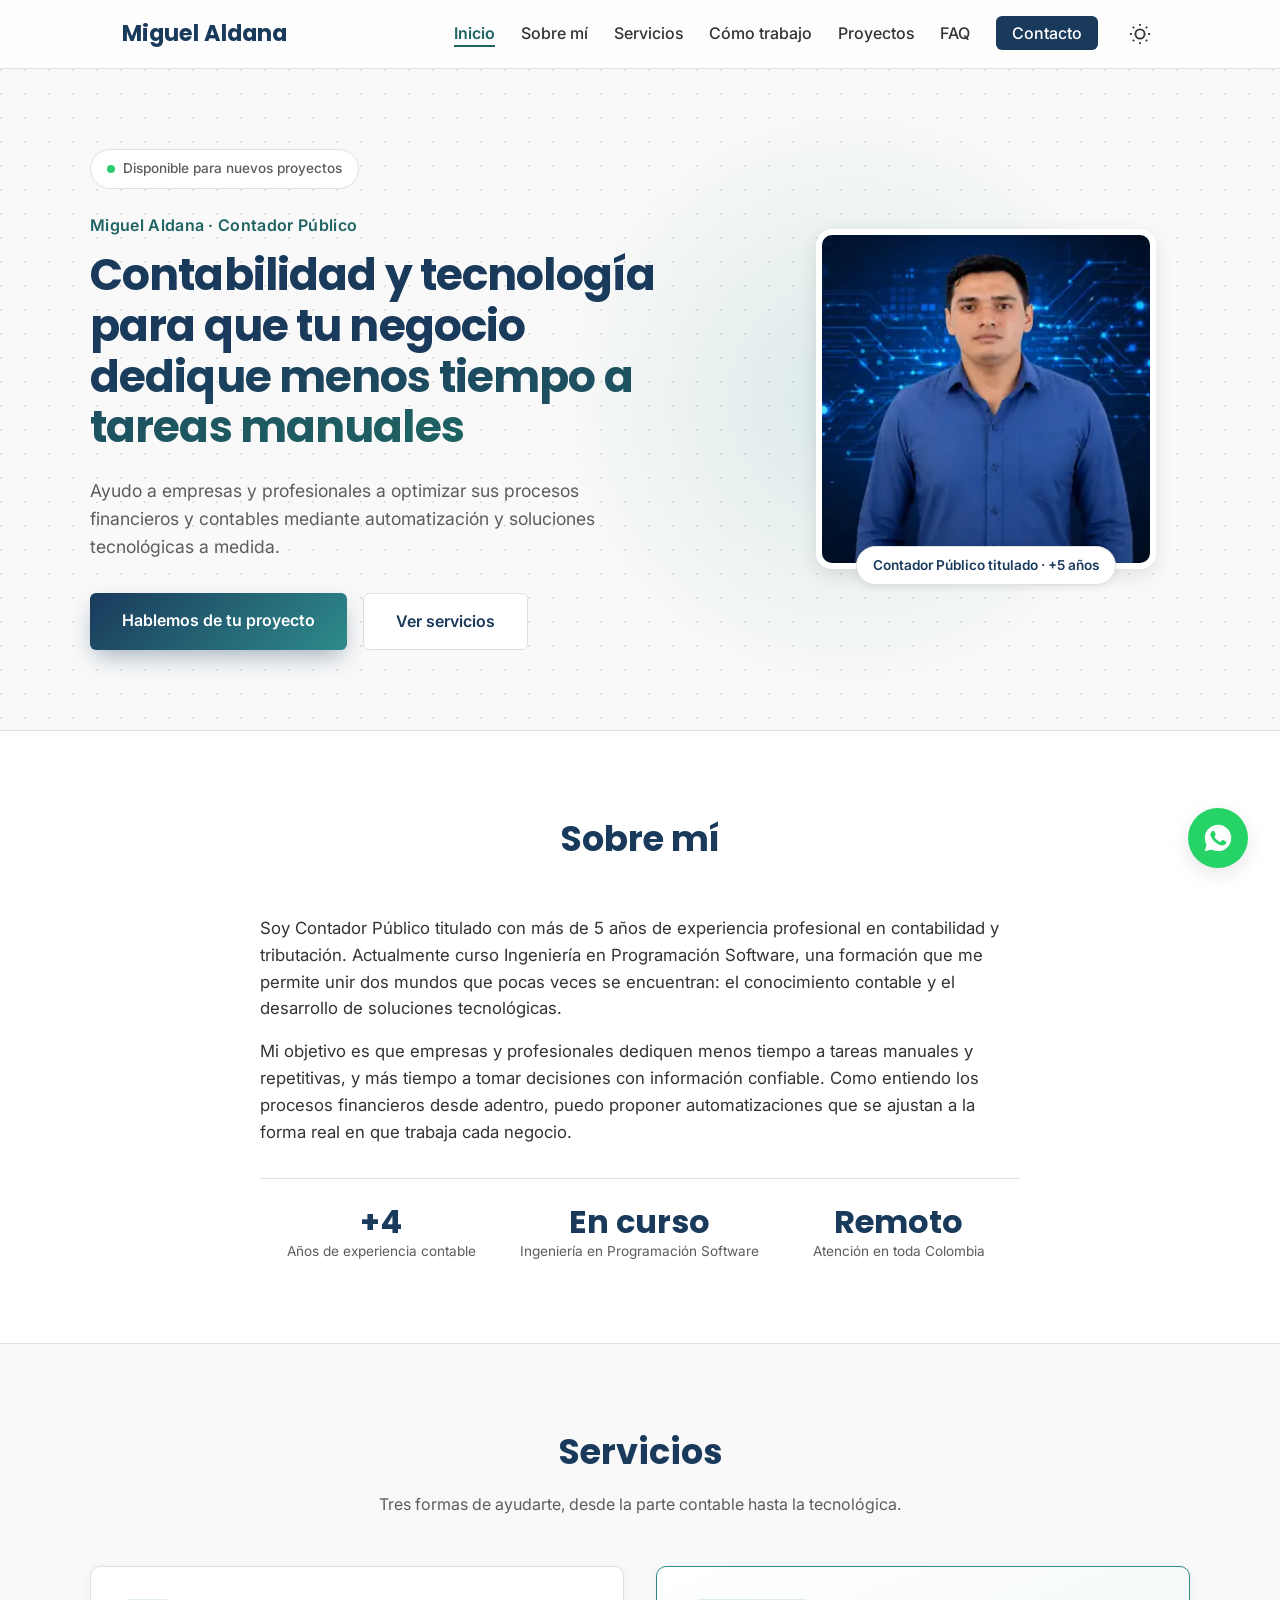
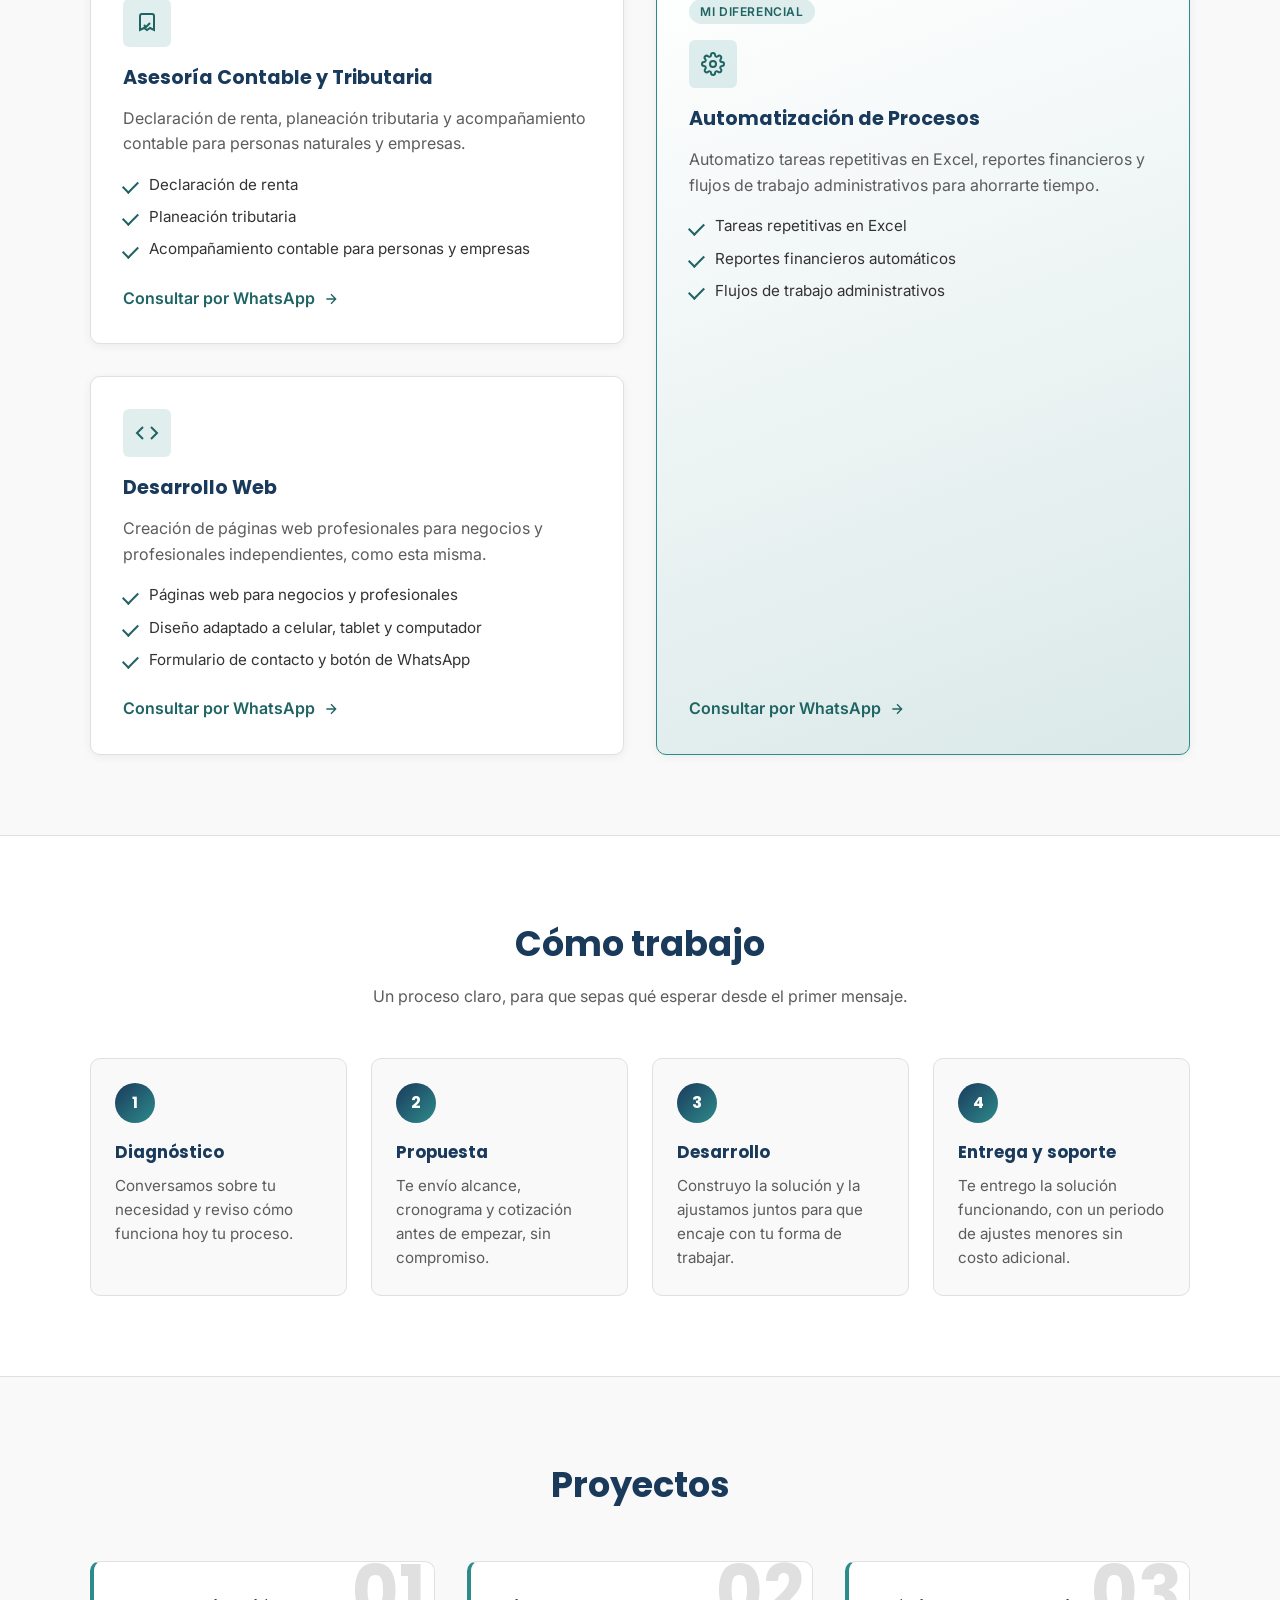
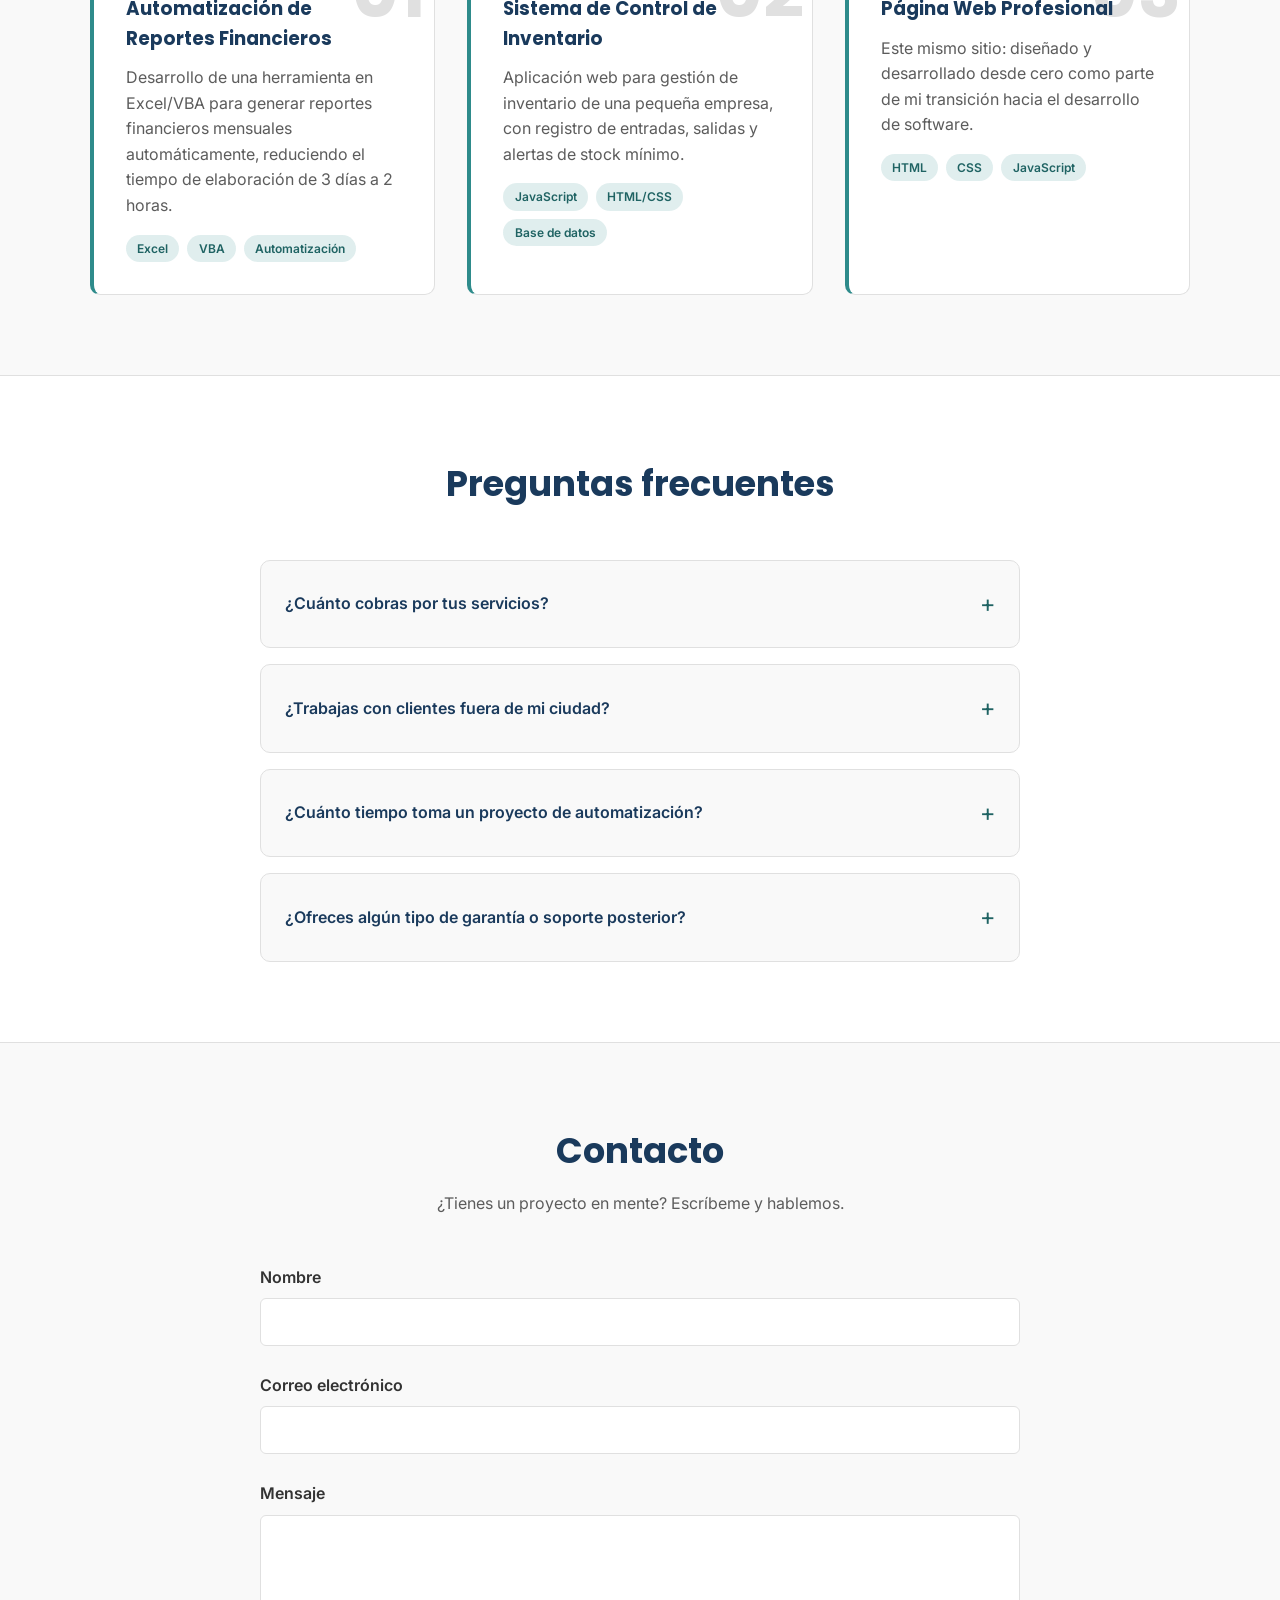
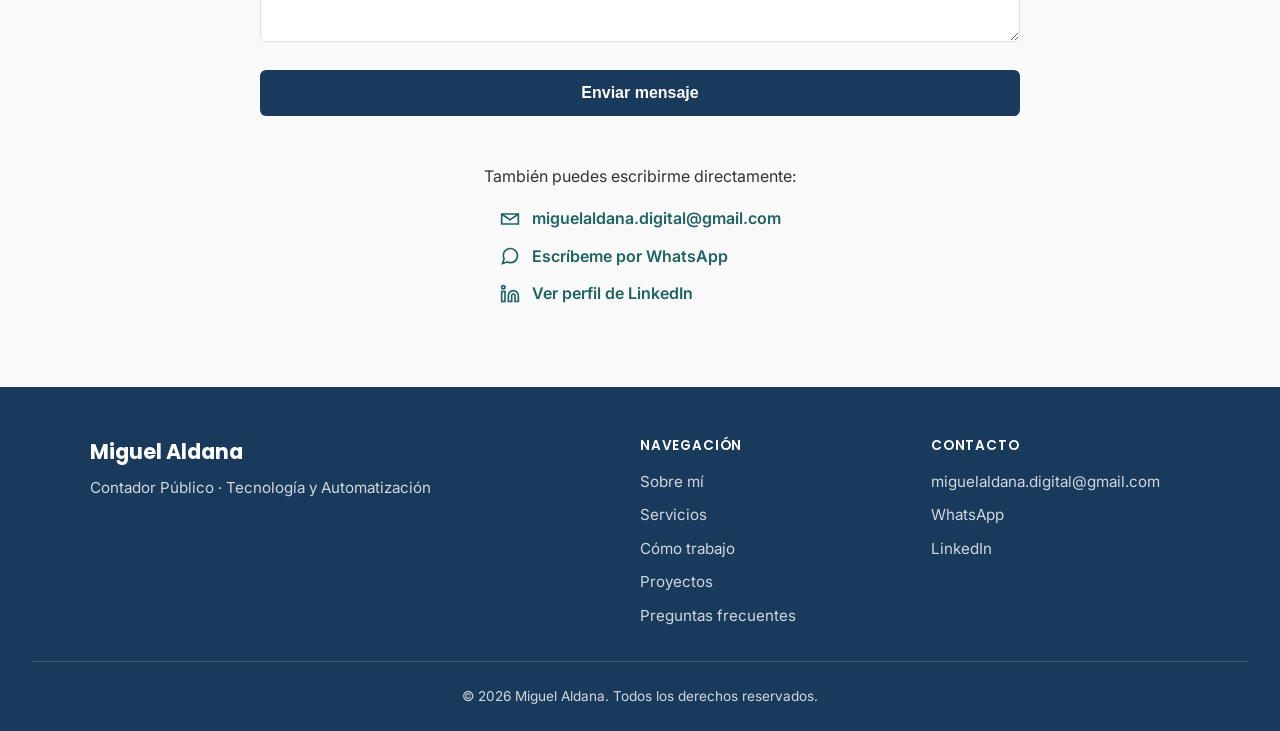
==== index.html @ ddb00c4b "Fase C: rediseno con hero en dos columnas, servicios con que incluye y CTA por WhatsApp, seccion Com" ====
<!DOCTYPE html>
<html lang="es" class="no-js">

<head>
    <meta charset="UTF-8">
    <meta name="viewport" content="width=device-width, initial-scale=1.0">
    <title>Miguel Aldana | Contador Público & Desarrollador</title>
    <meta name="description"
        content="Asesoría contable, automatización de procesos y desarrollo web, combinando más de 5 años de experiencia contable con formación en Ingeniería en Programación Software.">

    <!-- Tema: se aplica ANTES de pintar la página para evitar el parpadeo
         claro -> oscuro. Prioridad: 1) lo que el visitante eligió antes,
         2) la preferencia de su sistema operativo. -->
    <script>
        (function () {
            try {
                var tema = localStorage.getItem('tema');
                var sistemaOscuro = window.matchMedia && window.matchMedia('(prefers-color-scheme: dark)').matches;
                if (tema === 'oscuro' || (!tema && sistemaOscuro)) {
                    document.documentElement.setAttribute('data-tema', 'oscuro');
                }
            } catch (e) { /* localStorage bloqueado: se queda en tema claro */ }
        })();
    </script>

    <meta property="og:type" content="website">
    <meta property="og:url" content="https://maldanagaitan-del.github.io/perfil-profesional/">
    <meta property="og:title" content="Miguel Aldana | Contador Público & Desarrollador">
    <meta property="og:description"
        content="Asesoría contable, automatización de procesos y desarrollo web, combinando más de 5 años de experiencia contable con formación en Ingeniería en Programación Software.">
    <meta property="og:image" content="https://maldanagaitan-del.github.io/perfil-profesional/img/og-portada.jpg">
    <meta property="og:image:width" content="1200">
    <meta property="og:image:height" content="630">
    <meta property="og:image:alt" content="Logo de Miguel Aldana: Contador Público, Tecnología y Automatización">

    <meta name="twitter:card" content="summary_large_image">
    <meta name="twitter:title" content="Miguel Aldana | Contador Público & Desarrollador">
    <meta name="twitter:description" content="Asesoría contable, automatización de procesos y desarrollo web.">
    <meta name="twitter:image" content="https://maldanagaitan-del.github.io/perfil-profesional/img/og-portada.jpg">

    <link rel="preconnect" href="https://fonts.googleapis.com">
    <link rel="preconnect" href="https://fonts.gstatic.com" crossorigin>
    <link
        href="https://fonts.googleapis.com/css2?family=Inter:wght@400;500;600&family=Poppins:wght@600;700&display=swap"
        rel="stylesheet">
    <link rel="stylesheet" href="css/style.css">
    <link rel="icon" type="image/x-icon" href="img/favicon/favicon.ico">
    <link rel="icon" type="image/png" sizes="32x32" href="img/favicon/favicon-32x32.png">
    <link rel="icon" type="image/png" sizes="16x16" href="img/favicon/favicon-16x16.png">
    <link rel="apple-touch-icon" sizes="180x180" href="img/favicon/apple-touch-icon.png">
    <script type="application/ld+json">
{
  "@context": "https://schema.org",
  "@type": "ProfessionalService",
  "name": "Miguel Aldana - Contador Público",
  "description": "Asesoría contable, automatización de procesos y desarrollo web.",
  "url": "https://maldanagaitan-del.github.io/perfil-profesional/",
  "image": "https://maldanagaitan-del.github.io/perfil-profesional/img/og-portada.jpg",
  "areaServed": "CO",
  "knowsAbout": ["Contabilidad", "Tributaria", "Automatización de procesos", "Desarrollo web"]
}
</script>
</head>

<body>

    <!-- Enlace oculto que aparece al presionar Tab: permite a quien navega
         con teclado o lector de pantalla saltarse el menú. -->
    <a class="saltar-contenido" href="#contenido">Saltar al contenido</a>

    <header>
        <nav aria-label="Navegación principal">
            <a href="#inicio" class="logo">Miguel Aldana</a>

            <div class="nav-acciones">
                <ul class="nav-links" id="navLinks">
                    <li><a href="#inicio">Inicio</a></li>
                    <li><a href="#sobre-mi">Sobre mí</a></li>
                    <li><a href="#servicios">Servicios</a></li>
                    <li><a href="#proceso">Cómo trabajo</a></li>
                    <li><a href="#proyectos">Proyectos</a></li>
                    <li><a href="#preguntas-frecuentes">FAQ</a></li>
                    <!-- El último enlace se ve como botón: es la acción principal -->
                    <li><a href="#contacto" class="nav-cta">Contacto</a></li>
                </ul>
                <button class="btn-tema" id="btnTema" type="button" aria-label="Modo oscuro" aria-pressed="false">
                    <svg class="icono-sol" viewBox="0 0 24 24" fill="none" stroke="currentColor" stroke-width="2" aria-hidden="true">
                        <circle cx="12" cy="12" r="5" />
                        <path
                            d="M12 1v2M12 21v2M4.22 4.22l1.42 1.42M18.36 18.36l1.42 1.42M1 12h2M21 12h2M4.22 19.78l1.42-1.42M18.36 5.64l1.42-1.42" />
                    </svg>
                    <svg class="icono-luna" viewBox="0 0 24 24" fill="none" stroke="currentColor" stroke-width="2" aria-hidden="true">
                        <path d="M21 12.79A9 9 0 1111.21 3 7 7 0 0021 12.79z" />
                    </svg>
                </button>
                <button class="btn-menu" id="btnMenu" type="button" aria-label="Abrir menú"
                    aria-expanded="false" aria-controls="navLinks">
                    <span aria-hidden="true"></span>
                    <span aria-hidden="true"></span>
                    <span aria-hidden="true"></span>
                </button>
            </div>
        </nav>
    </header>

    <!-- ESTRUCTURA DE CADA SECCIÓN
         <section class="seccion">        franja a todo el ancho (fondo)
           <div class="contenedor">       ancho máximo y centrado
         "seccion--alterna" cambia el fondo para separar visualmente
         las franjas. La animación de aparición va en el contenedor,
         así el fondo de la franja nunca queda "vacío". -->
    <main id="contenido" tabindex="-1">

        <!-- ===== INICIO (HERO) ===== -->
        <section id="inicio" class="hero">
            <div class="contenedor hero-grid">
                <div class="hero-texto">
                    <span class="badge-disponible">
                        <span class="punto-verde"></span>
                        Disponible para nuevos proyectos
                    </span>
                    <p class="hero-nombre">Miguel Aldana · Contador Público</p>
                    <h1>
                        Contabilidad y tecnología para que tu negocio
                        <span class="resaltado">dedique menos tiempo a tareas manuales</span>
                    </h1>
                    <p class="descripcion">
                        Ayudo a empresas y profesionales a optimizar sus procesos financieros
                        y contables mediante automatización y soluciones tecnológicas a medida.
                    </p>
                    <div class="hero-acciones">
                        <a href="#contacto" class="btn-principal">Hablemos de tu proyecto</a>
                        <a href="#servicios" class="btn-secundario">Ver servicios</a>
                    </div>
                </div>

                <div class="hero-foto">
                    <!-- La foto es lo primero que se ve: se carga con prioridad
                         (sin loading="lazy") para no retrasar la página. -->
                    <img src="img/foto-perfil.webp" alt="Miguel Aldana, Contador Público" width="336" height="336"
                        fetchpriority="high" decoding="async">
                    <span class="hero-credencial">Contador Público titulado · +5 años</span>
                </div>
            </div>
        </section>

        <!-- ===== SOBRE MÍ ===== -->
        <section id="sobre-mi" class="seccion seccion--alterna">
            <div class="contenedor contenedor--angosto seccion-oculta">
                <h2 class="titulo-seccion">Sobre mí</h2>
                <div class="texto-sobre-mi">
                    <!-- BORRADOR: revisa y ajusta este texto con tus palabras -->
                    <p>
                        Soy Contador Público titulado con más de 5 años de experiencia
                        profesional en contabilidad y tributación. Actualmente curso
                        Ingeniería en Programación Software, una formación que me
                        permite unir dos mundos que pocas veces se encuentran: el
                        conocimiento contable y el desarrollo de soluciones tecnológicas.
                    </p>
                    <p>
                        Mi objetivo es que empresas y profesionales dediquen menos tiempo
                        a tareas manuales y repetitivas, y más tiempo a tomar decisiones
                        con información confiable. Como entiendo los procesos financieros
                        desde adentro, puedo proponer automatizaciones que se ajustan a la
                        forma real en que trabaja cada negocio.
                    </p>
                </div>

                <!-- Solo datos verificables. El HTML trae el valor final (5) para
                     que Google y quien navegue sin JavaScript no vean "0". -->
                <div class="grid-contadores">
                    <div class="contador">
                        <span class="valor-destacado">+<span class="numero-contador" data-hasta="5">5</span></span>
                        <p>Años de experiencia contable</p>
                    </div>
                    <div class="contador">
                        <span class="valor-destacado">En curso</span>
                        <p>Ingeniería en Programación Software</p>
                    </div>
                    <div class="contador">
                        <span class="valor-destacado">Remoto</span>
                        <p>Atención en toda Colombia</p>
                    </div>
                </div>
            </div>
        </section>

        <!-- ===== SERVICIOS ===== -->
        <section id="servicios" class="seccion">
            <div class="contenedor seccion-oculta">
                <h2 class="titulo-seccion">Servicios</h2>
                <p class="intro-seccion">
                    Tres formas de ayudarte, desde la parte contable hasta la tecnológica.
                </p>

                <div class="grid-servicios">

                    <article class="tarjeta-servicio">
                        <div class="icono-servicio">
                            <svg viewBox="0 0 24 24" fill="none" stroke="currentColor" stroke-width="2" aria-hidden="true">
                            <path d="M9 14l2 2 4-4M7 3h10a2 2 0 012 2v14l-4-2-3 2-3-2-4 2V5a2 2 0 012-2z" />
                        </svg>
                        </div>
                        <h3>Asesoría Contable y Tributaria</h3>
                        <p>
                            Declaración de renta, planeación tributaria y acompañamiento
                            contable para personas naturales y empresas.
                        </p>
                        <ul class="lista-incluye" aria-label="Qué incluye">
                            <li>Declaración de renta</li>
                            <li>Planeación tributaria</li>
                            <li>Acompañamiento contable para personas y empresas</li>
                        </ul>
                        <a class="enlace-servicio" href="https://wa.me/573142389938?text=Hola%20Miguel%2C%20me%20interesa%20la%20asesor%C3%ADa%20contable%20y%20tributaria."
                            target="_blank" rel="noopener">
                            Consultar por WhatsApp <svg viewBox="0 0 24 24" fill="none" stroke="currentColor" stroke-width="2" aria-hidden="true"><path d="M5 12h14M12 5l7 7-7 7" /></svg>
                        </a>
                    </article>

                    <!-- Tarjeta destacada (bento): es el servicio diferenciador -->
                    <article class="tarjeta-servicio tarjeta-servicio--destacada">
                        <span class="etiqueta-destacada">Mi diferencial</span>
                        <div class="icono-servicio">
                            <svg viewBox="0 0 24 24" fill="none" stroke="currentColor" stroke-width="2" aria-hidden="true">
                            <circle cx="12" cy="12" r="3" />
                            <path
                                d="M19.4 15a1.65 1.65 0 00.33 1.82l.06.06a2 2 0 11-2.83 2.83l-.06-.06a1.65 1.65 0 00-1.82-.33 1.65 1.65 0 00-1 1.51V21a2 2 0 01-4 0v-.09A1.65 1.65 0 009 19.4a1.65 1.65 0 00-1.82.33l-.06.06a2 2 0 11-2.83-2.83l.06-.06a1.65 1.65 0 00.33-1.82 1.65 1.65 0 00-1.51-1H3a2 2 0 010-4h.09A1.65 1.65 0 004.6 9a1.65 1.65 0 00-.33-1.82l-.06-.06a2 2 0 112.83-2.83l.06.06a1.65 1.65 0 001.82.33H9a1.65 1.65 0 001-1.51V3a2 2 0 014 0v.09a1.65 1.65 0 001 1.51 1.65 1.65 0 001.82-.33l.06-.06a2 2 0 112.83 2.83l-.06.06a1.65 1.65 0 00-.33 1.82V9a1.65 1.65 0 001.51 1H21a2 2 0 010 4h-.09a1.65 1.65 0 00-1.51 1z" />
                        </svg>
                        </div>
                        <h3>Automatización de Procesos</h3>
                        <p>
                            Automatizo tareas repetitivas en Excel, reportes financieros
                            y flujos de trabajo administrativos para ahorrarte tiempo.
                        </p>
                        <ul class="lista-incluye" aria-label="Qué incluye">
                            <li>Tareas repetitivas en Excel</li>
                            <li>Reportes financieros automáticos</li>
                            <li>Flujos de trabajo administrativos</li>
                        </ul>
                        <a class="enlace-servicio" href="https://wa.me/573142389938?text=Hola%20Miguel%2C%20me%20interesa%20automatizar%20procesos%20en%20mi%20empresa."
                            target="_blank" rel="noopener">
                            Consultar por WhatsApp <svg viewBox="0 0 24 24" fill="none" stroke="currentColor" stroke-width="2" aria-hidden="true"><path d="M5 12h14M12 5l7 7-7 7" /></svg>
                        </a>
                    </article>

                    <article class="tarjeta-servicio">
                        <div class="icono-servicio">
                            <svg viewBox="0 0 24 24" fill="none" stroke="currentColor" stroke-width="2" aria-hidden="true">
                            <path d="M16 18l6-6-6-6M8 6l-6 6 6 6" />
                        </svg>
                        </div>
                        <h3>Desarrollo Web</h3>
                        <p>
                            Creación de páginas web profesionales para negocios y
                            profesionales independientes, como esta misma.
                        </p>
                        <ul class="lista-incluye" aria-label="Qué incluye">
                            <li>Páginas web para negocios y profesionales</li>
                            <li>Diseño adaptado a celular, tablet y computador</li>
                            <li>Formulario de contacto y botón de WhatsApp</li>
                        </ul>
                        <a class="enlace-servicio" href="https://wa.me/573142389938?text=Hola%20Miguel%2C%20me%20interesa%20una%20p%C3%A1gina%20web%20para%20mi%20negocio."
                            target="_blank" rel="noopener">
                            Consultar por WhatsApp <svg viewBox="0 0 24 24" fill="none" stroke="currentColor" stroke-width="2" aria-hidden="true"><path d="M5 12h14M12 5l7 7-7 7" /></svg>
                        </a>
                    </article>

                </div>
            </div>
        </section>

        <!-- ===== CÓMO TRABAJO ===== -->
        <section id="proceso" class="seccion seccion--alterna">
            <div class="contenedor seccion-oculta">
                <h2 class="titulo-seccion">Cómo trabajo</h2>
                <p class="intro-seccion">
                    Un proceso claro, para que sepas qué esperar desde el primer mensaje.
                </p>

                <!-- <ol>: lista ordenada, porque los pasos tienen secuencia -->
                <ol class="pasos">
                    <li class="paso">
                        <span class="numero-paso" aria-hidden="true">1</span>
                        <h3>Diagnóstico</h3>
                        <p>Conversamos sobre tu necesidad y reviso cómo funciona hoy tu proceso.</p>
                    </li>
                    <li class="paso">
                        <span class="numero-paso" aria-hidden="true">2</span>
                        <h3>Propuesta</h3>
                        <p>Te envío alcance, cronograma y cotización antes de empezar, sin compromiso.</p>
                    </li>
                    <li class="paso">
                        <span class="numero-paso" aria-hidden="true">3</span>
                        <h3>Desarrollo</h3>
                        <p>Construyo la solución y la ajustamos juntos para que encaje con tu forma de trabajar.</p>
                    </li>
                    <li class="paso">
                        <span class="numero-paso" aria-hidden="true">4</span>
                        <h3>Entrega y soporte</h3>
                        <p>Te entrego la solución funcionando, con un periodo de ajustes menores sin costo adicional.</p>
                    </li>
                </ol>
            </div>
        </section>

        <!-- ===== PROYECTOS =====
             PENDIENTE: reemplazar estos proyectos por casos reales confirmados -->
        <section id="proyectos" class="seccion">
            <div class="contenedor seccion-oculta">
                <h2 class="titulo-seccion">Proyectos</h2>
                <div class="grid-proyectos">

                    <article class="tarjeta-proyecto">
                        <h3>Automatización de Reportes Financieros</h3>
                        <p>
                            Desarrollo de una herramienta en Excel/VBA para generar
                            reportes financieros mensuales automáticamente, reduciendo
                            el tiempo de elaboración de 3 días a 2 horas.
                        </p>
                        <div class="etiquetas-proyecto">
                            <span class="etiqueta">Excel</span>
                            <span class="etiqueta">VBA</span>
                            <span class="etiqueta">Automatización</span>
                        </div>
                    </article>

                    <article class="tarjeta-proyecto">
                        <h3>Sistema de Control de Inventario</h3>
                        <p>
                            Aplicación web para gestión de inventario de una pequeña
                            empresa, con registro de entradas, salidas y alertas de
                            stock mínimo.
                        </p>
                        <div class="etiquetas-proyecto">
                            <span class="etiqueta">JavaScript</span>
                            <span class="etiqueta">HTML/CSS</span>
                            <span class="etiqueta">Base de datos</span>
                        </div>
                    </article>

                    <article class="tarjeta-proyecto">
                        <h3>Página Web Profesional</h3>
                        <p>
                            Este mismo sitio: diseñado y desarrollado desde cero como
                            parte de mi transición hacia el desarrollo de software.
                        </p>
                        <div class="etiquetas-proyecto">
                            <span class="etiqueta">HTML</span>
                            <span class="etiqueta">CSS</span>
                            <span class="etiqueta">JavaScript</span>
                        </div>
                    </article>

                </div>
            </div>
        </section>

        <!-- ===== TESTIMONIOS: desactivado hasta tener testimonios reales =====
             Para reactivarlo: quita los marcadores de comentario y agrega
             <li><a href="#testimonios">Testimonios</a></li> al menú.
             Los estilos se conservan en style.css.

        <section id="testimonios" class="seccion seccion--alterna">
            <div class="contenedor seccion-oculta">
                <h2 class="titulo-seccion">Lo que dicen mis clientes</h2>
                <div class="grid-testimonios">
                    <article class="tarjeta-testimonio">
                        <p class="cita-testimonio">"[Texto real del cliente]"</p>
                        <div class="autor-testimonio">
                            <div class="avatar-testimonio">XX</div>
                            <div>
                                <p class="nombre-testimonio">[Nombre del cliente]</p>
                                <p class="cargo-testimonio">[Cargo y empresa]</p>
                            </div>
                        </div>
                    </article>
                </div>
            </div>
        </section>
        -->

        <!-- ===== PREGUNTAS FRECUENTES ===== -->
        <section id="preguntas-frecuentes" class="seccion seccion--alterna">
            <div class="contenedor contenedor--angosto seccion-oculta">
                <h2 class="titulo-seccion">Preguntas frecuentes</h2>
                <div class="lista-faq">

                    <details class="item-faq">
                        <summary>¿Cuánto cobras por tus servicios?</summary>
                        <p>
                            Depende del alcance del proyecto. Para asesorías puntuales manejo
                            una tarifa fija; para automatización o desarrollo web, cotizo
                            según la complejidad después de conocer tu necesidad específica.
                            Escríbeme y con gusto te doy un estimado sin compromiso.
                        </p>
                    </details>

                    <details class="item-faq">
                        <summary>¿Trabajas con clientes fuera de mi ciudad?</summary>
                        <p>
                            Sí, trabajo de forma remota con clientes en toda Colombia.
                            La mayoría de reuniones y entregas se coordinan por videollamada
                            y WhatsApp sin ningún problema.
                        </p>
                    </details>

                    <details class="item-faq">
                        <summary>¿Cuánto tiempo toma un proyecto de automatización?</summary>
                        <p>
                            Proyectos pequeños (como automatizar un reporte en Excel) pueden
                            estar listos en pocos días. Proyectos más grandes, como un
                            sistema web a la medida, dependen del alcance — te doy un
                            cronograma claro antes de empezar.
                        </p>
                    </details>

                    <details class="item-faq">
                        <summary>¿Ofreces algún tipo de garantía o soporte posterior?</summary>
                        <p>
                            Sí, incluyo un periodo de ajustes menores después de la entrega
                            sin costo adicional, para asegurarnos de que todo funcione como
                            esperas.
                        </p>
                    </details>

                </div>
            </div>
        </section>

        <!-- ===== CONTACTO ===== -->
        <section id="contacto" class="seccion">
            <div class="contenedor contenedor--angosto seccion-oculta">
                <h2 class="titulo-seccion">Contacto</h2>
                <p class="intro-seccion">¿Tienes un proyecto en mente? Escríbeme y hablemos.</p>

                <!-- novalidate: desactiva las burbujas nativas del navegador para que
                     JavaScript muestre los errores debajo de cada campo. Si JS no
                     carga, el formulario igual se envía a Formspree. -->
                <form class="formulario-contacto" id="formContacto" action="https://formspree.io/f/mljdzayr"
                    method="POST" novalidate>
                    <div class="campo">
                        <label for="nombre">Nombre</label>
                        <input type="text" id="nombre" name="nombre" autocomplete="name" required minlength="2"
                            aria-describedby="error-nombre">
                        <p class="error-campo" id="error-nombre"></p>
                    </div>

                    <div class="campo">
                        <label for="email">Correo electrónico</label>
                        <input type="email" id="email" name="email" autocomplete="email" required
                            aria-describedby="error-email">
                        <p class="error-campo" id="error-email"></p>
                    </div>

                    <div class="campo">
                        <label for="mensaje">Mensaje</label>
                        <textarea id="mensaje" name="mensaje" rows="5" required minlength="10"
                            aria-describedby="error-mensaje"></textarea>
                        <p class="error-campo" id="error-mensaje"></p>
                    </div>

                    <!-- Antispam (honeypot): campo invisible para personas. Los bots
                         lo llenan y Formspree descarta esos envíos. -->
                    <div class="campo-trampa" aria-hidden="true">
                        <label for="_gotcha">No llenes este campo</label>
                        <input type="text" id="_gotcha" name="_gotcha" tabindex="-1" autocomplete="off">
                    </div>

                    <button type="submit">Enviar mensaje</button>

                    <!-- role="status" + aria-live: los lectores de pantalla anuncian
                         el resultado del envío sin mover el foco. -->
                    <p class="estado-formulario" id="estadoFormulario" role="status" aria-live="polite"></p>
                </form>

                <div class="datos-contacto-directo">
                    <p>También puedes escribirme directamente:</p>
                    <ul>
                        <li>
                            <svg viewBox="0 0 24 24" fill="none" stroke="currentColor" stroke-width="2" aria-hidden="true">
                            <path d="M22 6l-10 7L2 6" />
                            <path d="M2 6h20v12H2z" />
                        </svg>
                            <a href="mailto:miguelaldana.digital@gmail.com">miguelaldana.digital@gmail.com</a>
                        </li>
                        <li>
                            <svg viewBox="0 0 24 24" fill="none" stroke="currentColor" stroke-width="2" aria-hidden="true">
                            <path
                                d="M21 11.5a8.38 8.38 0 01-.9 3.8 8.5 8.5 0 01-7.6 4.7 8.38 8.38 0 01-3.8-.9L3 21l1.9-5.7a8.38 8.38 0 01-.9-3.8 8.5 8.5 0 014.7-7.6 8.38 8.38 0 013.8-.9h.5a8.48 8.48 0 018 8v.5z" />
                        </svg>
                            <a href="https://wa.me/573142389938" target="_blank" rel="noopener">Escríbeme por WhatsApp</a>
                        </li>
                        <li>
                            <svg viewBox="0 0 24 24" fill="none" stroke="currentColor" stroke-width="2" aria-hidden="true">
                            <path d="M16 8a6 6 0 016 6v7h-4v-7a2 2 0 00-2-2 2 2 0 00-2 2v7h-4v-7a6 6 0 016-6z" />
                            <rect x="2" y="9" width="4" height="12" />
                            <circle cx="4" cy="4" r="2" />
                        </svg>
                            <a href="https://www.linkedin.com/in/miguel-angel-aldana-gaitan-1a34941b9" target="_blank" rel="noopener">Ver perfil de LinkedIn</a>
                        </li>
                    </ul>
                </div>
            </div>
        </section>
    </main>

    <!-- ===== PIE DE PÁGINA ===== -->
    <footer class="pie">
        <div class="contenedor pie-grid">
            <div class="pie-marca">
                <a href="#inicio" class="pie-logo">Miguel Aldana</a>
                <p>Contador Público · Tecnología y Automatización</p>
            </div>

            <nav class="pie-columna" aria-label="Navegación del pie de página">
                <h2 class="pie-titulo">Navegación</h2>
                <ul>
                    <li><a href="#sobre-mi">Sobre mí</a></li>
                    <li><a href="#servicios">Servicios</a></li>
                    <li><a href="#proceso">Cómo trabajo</a></li>
                    <li><a href="#proyectos">Proyectos</a></li>
                    <li><a href="#preguntas-frecuentes">Preguntas frecuentes</a></li>
                </ul>
            </nav>

            <div class="pie-columna">
                <h2 class="pie-titulo">Contacto</h2>
                <ul>
                    <li><a href="mailto:miguelaldana.digital@gmail.com">miguelaldana.digital@gmail.com</a></li>
                    <li><a href="https://wa.me/573142389938" target="_blank" rel="noopener">WhatsApp</a></li>
                    <li><a href="https://www.linkedin.com/in/miguel-angel-aldana-gaitan-1a34941b9" target="_blank" rel="noopener">LinkedIn</a></li>
                </ul>
            </div>
        </div>

        <div class="pie-inferior">
            <p>&copy; 2026 Miguel Aldana. Todos los derechos reservados.</p>
        </div>
    </footer>

    <a href="https://wa.me/573142389938?text=Hola%20Miguel%2C%20vi%20tu%20p%C3%A1gina%20y%20me%20interesa%20hablar%20sobre%20un%20proyecto"
        class="whatsapp-flotante" target="_blank" rel="noopener" aria-label="Escríbeme por WhatsApp">
        <svg viewBox="0 0 24 24" fill="currentColor" aria-hidden="true">
            <path
                d="M12.04 2C6.58 2 2.13 6.45 2.13 11.91c0 1.75.46 3.45 1.32 4.95L2.05 22l5.25-1.38c1.45.79 3.08 1.21 4.74 1.21 5.46 0 9.91-4.45 9.91-9.91S17.5 2 12.04 2zm5.83 14.17c-.24.68-1.41 1.3-1.95 1.35-.5.05-1.13.07-1.83-.11-.42-.11-.96-.31-1.65-.6-2.9-1.25-4.79-4.17-4.94-4.36-.15-.19-1.18-1.57-1.18-3 0-1.42.75-2.12 1.01-2.41.27-.29.58-.36.78-.36h.56c.18 0 .42-.02.65.5.24.55.8 1.9.87 2.04.07.14.12.31.02.5-.1.19-.15.31-.29.47-.15.17-.31.38-.44.51-.15.15-.3.31-.13.6.17.29.77 1.27 1.65 2.05 1.14 1.01 2.1 1.33 2.39 1.48.29.15.46.13.63-.05.17-.19.72-.84.92-1.13.19-.29.39-.24.65-.15.27.1 1.71.81 2 .96.29.15.48.22.55.34.07.13.07.72-.17 1.4z" />
        </svg>
    </a>
    <script src="js/script.js"></script>

</body>

</html>
---- css/style.css ----
/* =====================================================================
   style.css — Perfil profesional de Miguel Aldana
   ---------------------------------------------------------------------
   ÍNDICE
    1. Reset y variables (tokens de diseño)
    2. Base y tipografía
    3. Accesibilidad (foco, saltar contenido)
    4. Componentes reutilizables (sección, contenedor, títulos, botones)
    5. Header y navegación
    6. Hero (inicio)
    7. Sobre mí
    8. Servicios
    9. Cómo trabajo
   10. Proyectos
   11. Testimonios (desactivado en el HTML)
   12. Preguntas frecuentes
   13. Contacto y formulario
   14. Pie de página
   15. WhatsApp flotante
   16. Animación de aparición
   17. Responsive: menú (≤1024px) y diseño (≤768px)
   18. Movimiento reducido
   ===================================================================== */


/* ===== 1. RESET Y VARIABLES ===== */
* {
    margin: 0;
    padding: 0;
    box-sizing: border-box;
}

:root {
    /* Colores */
    --color-primario: #1a3a5c;
    --color-encabezado: #1a3a5c;
    --color-secundario: #2e8b8b;
    --color-secundario-texto: #1f6363;
    --color-fondo: #f9f9f9;
    --color-superficie: #ffffff;
    --color-borde: #e0e0e0;
    --color-texto: #333333;
    --color-texto-claro: #5c5c5c;
    --color-blanco: #ffffff;
    --color-error: #b42318;
    --color-exito: #15803d;
    --color-foco: #1f6363;
    --color-glow: rgba(46, 139, 139, 0.15);
    --color-pie: #1a3a5c;

    /* Fondo de las tarjetas. Cambia según la franja donde estén
       (ver .seccion--alterna) para que siempre contrasten. */
    --color-tarjeta: var(--color-superficie);

    /* Espaciado */
    --space-2xs: 0.25rem;
    --space-xs: 0.5rem;
    --space-sm: 0.75rem;
    --space-md: 1rem;
    --space-lg: 1.5rem;
    --space-xl: 2rem;
    --space-2xl: 3rem;
    --space-3xl: 5rem;

    /* Radios */
    --radio-sm: 6px;
    --radio-md: 10px;
    --radio-lg: 16px;
    --radio-full: 50%;

    /* Sombras */
    --sombra-sm: 0 2px 8px rgba(0, 0, 0, 0.08);
    --sombra-md: 0 2px 10px rgba(0, 0, 0, 0.06);
    --sombra-lg: 0 6px 20px rgba(0, 0, 0, 0.1);
    --sombra-boton: 0 10px 25px -5px rgba(26, 58, 92, 0.4);
    --sombra-boton-hover: 0 15px 30px -5px rgba(26, 58, 92, 0.5);
    --header-glass: rgba(255, 255, 255, 0.7);

    /* Tipografía */
    --fuente-principal: 'Inter', 'Segoe UI', Arial, sans-serif;
    --fuente-titulos: 'Poppins', 'Segoe UI', Arial, sans-serif;

    /* Layout */
    --espaciado-seccion: var(--space-3xl) var(--space-xl);
    --ancho-maximo: 1100px;
    --ancho-angosto: 760px;
}

/* Modo oscuro: solo se redefinen las variables que cambian.
   --color-blanco NO cambia a propósito: es el texto sobre fondos de color. */
[data-tema="oscuro"] {
    --color-fondo: #0f172a;
    --color-superficie: #1e293b;
    --color-borde: rgba(255, 255, 255, 0.12);
    --color-texto: #e2e8f0;
    --color-texto-claro: #94a3b8;
    --color-encabezado: #7db8e8;
    --color-secundario-texto: #5eead4;
    --color-error: #fca5a5;
    --color-exito: #86efac;
    --color-foco: #5eead4;
    --color-glow: rgba(94, 234, 212, 0.12);
    --color-pie: #0b1220;
    --sombra-boton: 0 10px 25px -5px rgba(94, 234, 212, 0.25);
    --sombra-boton-hover: 0 15px 35px -5px rgba(94, 234, 212, 0.35);
    --header-glass: rgba(15, 23, 42, 0.7);
}


/* ===== 2. BASE Y TIPOGRAFÍA ===== */
html {
    scroll-behavior: smooth;
}

body {
    font-family: var(--fuente-principal);
    color: var(--color-texto);
    background-color: var(--color-fondo);
    line-height: 1.6;
}

h1,
h2,
h3,
.logo {
    font-family: var(--fuente-titulos);
}

img {
    max-width: 100%;
    display: block;
}

/* Al saltar a una sección desde el menú, deja espacio para el header fijo */
section[id] {
    scroll-margin-top: 70px;
}


/* ===== 3. ACCESIBILIDAD ===== */

/* :focus-visible solo se activa al navegar con teclado */
:focus-visible {
    outline: 3px solid var(--color-foco);
    outline-offset: 3px;
    border-radius: 4px;
}

/* <main> recibe el foco desde "Saltar al contenido"; no necesita anillo */
main:focus {
    outline: none;
}

.saltar-contenido {
    position: absolute;
    top: -100px;
    left: var(--space-md);
    z-index: 300;
    background-color: var(--color-primario);
    color: var(--color-blanco);
    padding: var(--space-xs) var(--space-md);
    border-radius: var(--radio-sm);
    font-weight: 600;
    text-decoration: none;
    transition: top 0.2s ease;
}

.saltar-contenido:focus {
    top: var(--space-md);
}


/* ===== 4. COMPONENTES REUTILIZABLES =====
   Antes, cada sección repetía max-width, margin, padding y el estilo
   de su h2 (7 veces). Ahora todas usan estas mismas clases. */

/* Franja a todo el ancho */
.seccion {
    padding: var(--espaciado-seccion);
}

/* Franja con fondo alterno: separa visualmente las secciones */
.seccion--alterna {
    background-color: var(--color-superficie);
    border-top: 1px solid var(--color-borde);
    border-bottom: 1px solid var(--color-borde);
    --color-tarjeta: var(--color-fondo);
}

/* Contenido centrado con ancho máximo */
.contenedor {
    max-width: var(--ancho-maximo);
    margin: 0 auto;
}

.contenedor--angosto {
    max-width: var(--ancho-angosto);
}

.titulo-seccion {
    font-size: 2.2rem;
    color: var(--color-encabezado);
    text-align: center;
    margin-bottom: var(--space-2xl);
}

/* Si debajo del título viene una introducción, se pegan más.
   :has() = "el título que TIENE justo después una .intro-seccion" */
.titulo-seccion:has(+ .intro-seccion) {
    margin-bottom: var(--space-sm);
}

.intro-seccion {
    text-align: center;
    color: var(--color-texto-claro);
    max-width: 600px;
    margin: 0 auto var(--space-2xl);
}

/* Botón principal (degradado + brillo al pasar el mouse) */
.btn-principal {
    display: inline-block;
    position: relative;
    overflow: hidden;
    background: linear-gradient(135deg, var(--color-primario), var(--color-secundario));
    color: var(--color-blanco);
    text-decoration: none;
    padding: 0.9rem 2rem;
    border-radius: var(--radio-sm);
    font-weight: 600;
    box-shadow: var(--sombra-boton);
    transition: box-shadow 0.25s ease, transform 0.25s ease;
}

.btn-principal::before {
    content: '';
    position: absolute;
    top: 0;
    left: -100%;
    width: 100%;
    height: 100%;
    background: linear-gradient(120deg, transparent, rgba(255, 255, 255, 0.3), transparent);
    transition: left 0.5s ease;
}

.btn-principal:hover::before {
    left: 100%;
}

.btn-principal:hover {
    box-shadow: var(--sombra-boton-hover);
    transform: translateY(-3px);
}

/* Botón secundario: misma forma, menos peso visual */
.btn-secundario {
    display: inline-block;
    padding: 0.9rem 2rem;
    border-radius: var(--radio-sm);
    border: 1px solid var(--color-borde);
    background-color: var(--color-superficie);
    color: var(--color-encabezado);
    font-weight: 600;
    text-decoration: none;
    transition: border-color 0.2s ease, background-color 0.2s ease;
}

.btn-secundario:hover {
    border-color: var(--color-secundario-texto);
    background-color: var(--color-glow);
}


/* ===== 5. HEADER Y NAVEGACIÓN ===== */
header {
    background-color: var(--header-glass);
    backdrop-filter: blur(12px);
    -webkit-backdrop-filter: blur(12px);
    border-bottom: 1px solid var(--color-borde);
    position: sticky;
    top: 0;
    z-index: 100;
    transition: box-shadow 0.3s ease;
}

header.con-scroll {
    box-shadow: var(--sombra-sm);
}

/* "header nav" y no solo "nav": hay otro <nav> en el pie de página
   que no debe recibir estos estilos */
header nav {
    max-width: var(--ancho-maximo);
    margin: 0 auto;
    display: flex;
    justify-content: space-between;
    align-items: center;
    padding: 1rem 2rem;
}

.logo {
    font-size: 1.4rem;
    font-weight: bold;
    color: var(--color-encabezado);
    text-decoration: none;
    white-space: nowrap;
}

/* Enlaces + botón de tema + hamburguesa, juntos a la derecha */
.nav-acciones {
    display: flex;
    align-items: center;
    gap: var(--space-lg);
}

.nav-links {
    display: flex;
    align-items: center;
    list-style: none;
    gap: 1.6rem;
}

.nav-links a {
    position: relative;
    text-decoration: none;
    color: var(--color-texto);
    font-weight: 500;
    padding-bottom: 4px;
    white-space: nowrap;
    transition: color 0.2s ease;
}

/* Subrayado animado del enlace activo / hover */
.nav-links a::after {
    content: '';
    position: absolute;
    left: 0;
    bottom: 0;
    width: 0;
    height: 2px;
    background-color: var(--color-secundario-texto);
    transition: width 0.25s ease;
}

.nav-links a:hover {
    color: var(--color-secundario-texto);
}

.nav-links a:hover::after,
.nav-links a.activo::after {
    width: 100%;
}

.nav-links a.activo {
    color: var(--color-secundario-texto);
    font-weight: 600;
}

/* "Contacto" se ve como botón: es la acción principal del menú */
.nav-links a.nav-cta {
    background-color: var(--color-primario);
    color: var(--color-blanco);
    padding: 0.45rem 1rem;
    border-radius: var(--radio-sm);
    transition: background-color 0.2s ease;
}

.nav-links a.nav-cta::after {
    display: none;
}

.nav-links a.nav-cta:hover,
.nav-links a.nav-cta.activo {
    background-color: var(--color-secundario-texto);
    color: var(--color-blanco);
}

[data-tema="oscuro"] .nav-links a.nav-cta:hover,
[data-tema="oscuro"] .nav-links a.nav-cta.activo {
    color: var(--color-fondo);
}

.btn-tema {
    background: none;
    border: none;
    cursor: pointer;
    color: var(--color-texto);
    width: 36px;
    height: 36px;
    display: flex;
    align-items: center;
    justify-content: center;
    flex-shrink: 0;
}

.btn-tema svg {
    width: 22px;
    height: 22px;
}

.icono-luna {
    display: none;
}

[data-tema="oscuro"] .icono-sol {
    display: none;
}

[data-tema="oscuro"] .icono-luna {
    display: block;
}

.btn-menu {
    display: none;
}


/* ===== 6. HERO (INICIO) ===== */
.hero {
    position: relative;
    overflow: hidden;
    padding: var(--space-3xl) var(--space-xl);
    /* Patrón de puntos de fondo */
    background-image: radial-gradient(circle at 1px 1px, var(--color-borde) 1px, transparent 0);
    background-size: 24px 24px;
}

/* Resplandor detrás de la foto */
.hero::before {
    content: '';
    position: absolute;
    top: 50%;
    right: 10%;
    width: 600px;
    height: 600px;
    background: radial-gradient(circle, var(--color-glow), transparent 70%);
    transform: translateY(-50%);
    pointer-events: none;
}

.hero-grid {
    position: relative;
    display: grid;
    grid-template-columns: 1.5fr 1fr;
    align-items: center;
    gap: var(--space-3xl);
}

.badge-disponible {
    display: inline-flex;
    align-items: center;
    gap: var(--space-xs);
    background-color: var(--color-superficie);
    border: 1px solid var(--color-borde);
    padding: var(--space-xs) var(--space-md);
    border-radius: 100px;
    font-size: 0.85rem;
    font-weight: 500;
    color: var(--color-texto-claro);
    margin-bottom: var(--space-lg);
}

.punto-verde {
    width: 8px;
    height: 8px;
    background-color: #2ecc71;
    border-radius: var(--radio-full);
    animation: pulso 2s infinite;
}

@keyframes pulso {
    0% {
        box-shadow: 0 0 0 0 rgba(46, 204, 113, 0.5);
    }

    70% {
        box-shadow: 0 0 0 6px rgba(46, 204, 113, 0);
    }

    100% {
        box-shadow: 0 0 0 0 rgba(46, 204, 113, 0);
    }
}

.hero-nombre {
    font-weight: 600;
    color: var(--color-secundario-texto);
    letter-spacing: 0.02em;
    margin-bottom: var(--space-sm);
}

/* clamp(mínimo, ideal, máximo): el título se adapta solo al ancho
   de la pantalla, sin necesidad de un media query */
.hero h1 {
    font-size: clamp(1.9rem, 3.6vw, 2.75rem);
    line-height: 1.15;
    letter-spacing: -0.02em;
    color: var(--color-encabezado);
    margin-bottom: var(--space-lg);
}

/* Mejora progresiva: el degradado solo se aplica donde el navegador
   lo soporta; el resto ve el color sólido. */
.resaltado {
    color: var(--color-secundario-texto);
}

@supports (background-clip: text) or (-webkit-background-clip: text) {
    .resaltado {
        background: linear-gradient(135deg, var(--color-encabezado), var(--color-secundario-texto));
        -webkit-background-clip: text;
        background-clip: text;
        color: transparent;
    }
}

.descripcion {
    font-size: 1.1rem;
    color: var(--color-texto-claro);
    max-width: 560px;
    margin-bottom: var(--space-xl);
}

.hero-acciones {
    display: flex;
    flex-wrap: wrap;
    gap: var(--space-md);
}

.hero-foto {
    position: relative;
    justify-self: center;
    max-width: 340px;
}

.hero-foto img {
    width: 100%;
    height: auto;
    aspect-ratio: 1;
    object-fit: cover;
    border-radius: var(--radio-lg);
    border: 6px solid var(--color-superficie);
    box-shadow: var(--sombra-lg);
}

/* Etiqueta flotante sobre la foto con la credencial principal */
.hero-credencial {
    position: absolute;
    left: 50%;
    bottom: -1rem;
    transform: translateX(-50%);
    white-space: nowrap;
    background-color: var(--color-superficie);
    color: var(--color-encabezado);
    border: 1px solid var(--color-borde);
    box-shadow: var(--sombra-sm);
    padding: var(--space-xs) var(--space-md);
    border-radius: 100px;
    font-size: 0.85rem;
    font-weight: 600;
}


/* ===== 7. SOBRE MÍ ===== */
.texto-sobre-mi p {
    margin-bottom: var(--space-md);
    font-size: 1.05rem;
}

.grid-contadores {
    display: grid;
    grid-template-columns: repeat(3, 1fr);
    gap: var(--space-md);
    margin-top: var(--space-xl);
    padding-top: var(--space-lg);
    border-top: 1px solid var(--color-borde);
    text-align: center;
}

/* --color-encabezado (no --color-primario): se adapta al modo oscuro */
.valor-destacado {
    display: block;
    font-family: var(--fuente-titulos);
    font-size: 2rem;
    font-weight: 700;
    line-height: 1.2;
    color: var(--color-encabezado);
}

.contador p {
    font-size: 0.85rem;
    color: var(--color-texto-claro);
}


/* ===== 8. SERVICIOS (bento grid) ===== */
.grid-servicios {
    display: grid;
    grid-template-columns: repeat(2, 1fr);
    gap: var(--space-xl);
}

.tarjeta-servicio {
    position: relative;
    display: flex;
    flex-direction: column;
    background-color: var(--color-tarjeta);
    padding: var(--space-xl);
    border-radius: var(--radio-md);
    border: 1px solid var(--color-borde);
    box-shadow: var(--sombra-md);
    transition: transform 0.2s ease, box-shadow 0.2s ease;
}

.tarjeta-servicio:hover {
    transform: translateY(-4px);
    box-shadow: var(--sombra-lg);
}

/* La tarjeta destacada ocupa toda la columna derecha (2 filas) */
.tarjeta-servicio--destacada {
    grid-column: 2;
    grid-row: 1 / span 2;
    justify-content: center;
    background: linear-gradient(160deg, var(--color-tarjeta), var(--color-glow));
    border-color: var(--color-secundario);
}

.etiqueta-destacada {
    align-self: flex-start;
    font-size: 0.75rem;
    font-weight: 600;
    text-transform: uppercase;
    letter-spacing: 0.05em;
    color: var(--color-secundario-texto);
    background-color: var(--color-glow);
    padding: 0.2rem 0.7rem;
    border-radius: 100px;
    margin-bottom: var(--space-md);
}

.icono-servicio {
    width: 48px;
    height: 48px;
    background-color: var(--color-glow);
    border-radius: var(--radio-sm);
    display: flex;
    align-items: center;
    justify-content: center;
    color: var(--color-secundario-texto);
    margin-bottom: var(--space-md);
}

.icono-servicio svg {
    width: 24px;
    height: 24px;
}

.tarjeta-servicio h3 {
    color: var(--color-encabezado);
    margin-bottom: var(--space-sm);
    font-size: 1.2rem;
}

.tarjeta-servicio > p {
    color: var(--color-texto-claro);
}

/* Lista "Qué incluye" con marca de verificación dibujada en CSS */
.lista-incluye {
    list-style: none;
    margin: var(--space-md) 0 var(--space-lg);
    display: grid;
    gap: var(--space-xs);
}

.lista-incluye li {
    position: relative;
    padding-left: 1.6rem;
    font-size: 0.95rem;
}

.lista-incluye li::before {
    content: '';
    position: absolute;
    left: 0.2rem;
    top: 0.35em;
    width: 0.45rem;
    height: 0.8rem;
    border: solid var(--color-secundario-texto);
    border-width: 0 2px 2px 0;
    transform: rotate(45deg);
}

/* margin-top: auto empuja el enlace al fondo de la tarjeta, así los
   botones quedan alineados aunque los textos tengan largos distintos */
.enlace-servicio {
    margin-top: auto;
    display: inline-flex;
    align-items: center;
    gap: var(--space-xs);
    align-self: flex-start;
    font-weight: 600;
    color: var(--color-secundario-texto);
    text-decoration: none;
}

.enlace-servicio svg {
    width: 16px;
    height: 16px;
    transition: transform 0.2s ease;
}

.enlace-servicio:hover {
    text-decoration: underline;
}

.enlace-servicio:hover svg {
    transform: translateX(3px);
}


/* ===== 9. CÓMO TRABAJO ===== */
.pasos {
    list-style: none;
    display: grid;
    grid-template-columns: repeat(4, 1fr);
    gap: var(--space-lg);
}

.paso {
    background-color: var(--color-tarjeta);
    border: 1px solid var(--color-borde);
    border-radius: var(--radio-md);
    padding: var(--space-lg);
}

.numero-paso {
    display: flex;
    align-items: center;
    justify-content: center;
    width: 40px;
    height: 40px;
    border-radius: var(--radio-full);
    background: linear-gradient(135deg, var(--color-primario), var(--color-secundario));
    color: var(--color-blanco);
    font-family: var(--fuente-titulos);
    font-weight: 700;
    margin-bottom: var(--space-md);
}

.paso h3 {
    color: var(--color-encabezado);
    font-size: 1.05rem;
    margin-bottom: var(--space-xs);
}

.paso p {
    color: var(--color-texto-claro);
    font-size: 0.95rem;
}


/* ===== 10. PROYECTOS ===== */
.grid-proyectos {
    display: grid;
    grid-template-columns: repeat(3, 1fr);
    gap: var(--space-xl);
    counter-reset: contador-proyectos;
}

.tarjeta-proyecto {
    position: relative;
    overflow: hidden;
    background-color: var(--color-tarjeta);
    padding: var(--space-xl);
    border-radius: var(--radio-md);
    border: 1px solid var(--color-borde);
    border-left: 4px solid var(--color-secundario);
    transition: transform 0.2s ease, box-shadow 0.2s ease;
    counter-increment: contador-proyectos;
}

/* Número grande decorativo (01, 02, 03) generado con CSS */
.tarjeta-proyecto::before {
    content: counter(contador-proyectos, decimal-leading-zero);
    position: absolute;
    top: -0.4rem;
    right: 0.5rem;
    font-family: var(--fuente-titulos);
    font-size: 4.5rem;
    font-weight: 700;
    color: var(--color-borde);
    line-height: 1;
}

.tarjeta-proyecto > * {
    position: relative;
}

.tarjeta-proyecto:hover {
    transform: translateY(-4px);
    box-shadow: var(--sombra-md);
}

.tarjeta-proyecto h3 {
    color: var(--color-encabezado);
    margin-bottom: var(--space-sm);
    font-size: 1.15rem;
    padding-right: 2rem;
}

.tarjeta-proyecto p {
    color: var(--color-texto-claro);
}

.etiquetas-proyecto {
    display: flex;
    flex-wrap: wrap;
    gap: var(--space-xs);
    margin-top: var(--space-md);
}

.etiqueta {
    font-size: 0.75rem;
    font-weight: 600;
    color: var(--color-secundario-texto);
    background-color: var(--color-glow);
    padding: 0.25rem 0.7rem;
    border-radius: 100px;
}


/* ===== 11. TESTIMONIOS =====
   Desactivado en index.html hasta tener testimonios reales; los
   estilos se conservan para reactivarlo sin rehacerlos. */
.grid-testimonios {
    display: grid;
    grid-template-columns: repeat(auto-fit, minmax(300px, 1fr));
    gap: var(--space-xl);
}

.tarjeta-testimonio {
    background-color: var(--color-tarjeta);
    padding: var(--space-xl);
    border-radius: var(--radio-md);
    border: 1px solid var(--color-borde);
}

.cita-testimonio {
    font-style: italic;
    margin-bottom: var(--space-lg);
    line-height: 1.7;
}

.autor-testimonio {
    display: flex;
    align-items: center;
    gap: var(--space-sm);
}

.avatar-testimonio {
    width: 44px;
    height: 44px;
    background-color: var(--color-primario);
    color: var(--color-blanco);
    border-radius: var(--radio-full);
    display: flex;
    align-items: center;
    justify-content: center;
    font-weight: 600;
    font-size: 0.9rem;
    flex-shrink: 0;
}

.nombre-testimonio {
    font-weight: 600;
    font-size: 0.95rem;
}

.cargo-testimonio {
    color: var(--color-texto-claro);
    font-size: 0.85rem;
}


/* ===== 12. PREGUNTAS FRECUENTES ===== */
.lista-faq {
    display: flex;
    flex-direction: column;
    gap: var(--space-md);
}

.item-faq {
    background-color: var(--color-tarjeta);
    border: 1px solid var(--color-borde);
    border-radius: var(--radio-md);
    padding: var(--space-lg);
}

.item-faq summary {
    font-weight: 600;
    color: var(--color-encabezado);
    cursor: pointer;
    list-style: none;
    display: flex;
    justify-content: space-between;
    align-items: center;
    gap: var(--space-md);
}

.item-faq summary::-webkit-details-marker {
    display: none;
}

.item-faq summary::after {
    content: '+';
    font-size: 1.5rem;
    font-weight: 400;
    color: var(--color-secundario-texto);
    transition: transform 0.2s ease;
    flex-shrink: 0;
}

.item-faq[open] summary::after {
    transform: rotate(45deg);
}

.item-faq p {
    color: var(--color-texto-claro);
    margin-top: var(--space-md);
    line-height: 1.7;
}


/* ===== 13. CONTACTO Y FORMULARIO ===== */
.formulario-contacto {
    position: relative; /* referencia para el honeypot */
    display: flex;
    flex-direction: column;
    gap: 1.2rem;
    margin-bottom: var(--space-2xl);
}

.campo {
    display: flex;
    flex-direction: column;
    gap: var(--space-xs);
}

.formulario-contacto label {
    font-weight: 600;
}

.formulario-contacto input,
.formulario-contacto textarea {
    padding: 0.8rem;
    border: 1px solid var(--color-borde);
    border-radius: var(--radio-sm);
    font-family: var(--fuente-principal);
    font-size: 1rem;
    background-color: var(--color-superficie);
    color: var(--color-texto);
}

.formulario-contacto input:focus,
.formulario-contacto textarea:focus {
    outline: 2px solid var(--color-foco);
    outline-offset: 1px;
    border-color: var(--color-foco);
}

/* Campo con error: lo marca JavaScript con aria-invalid="true" */
.formulario-contacto [aria-invalid="true"] {
    border-color: var(--color-error);
}

.error-campo {
    color: var(--color-error);
    font-size: 0.85rem;
    font-weight: 500;
}

/* Honeypot: fuera de la pantalla (no display:none, que algunos bots detectan) */
.campo-trampa {
    position: absolute;
    left: -9999px;
    width: 1px;
    height: 1px;
    overflow: hidden;
}

.formulario-contacto button {
    background-color: var(--color-primario);
    color: var(--color-blanco);
    border: none;
    padding: 0.9rem;
    border-radius: var(--radio-sm);
    font-size: 1rem;
    font-weight: 600;
    cursor: pointer;
    transition: background-color 0.2s ease;
}

.formulario-contacto button:hover {
    background-color: var(--color-secundario);
}

.formulario-contacto button:disabled {
    opacity: 0.7;
    cursor: progress;
}

.estado-formulario {
    padding: var(--space-sm) var(--space-md);
    border-radius: var(--radio-sm);
    border: 1px solid currentColor;
    font-weight: 500;
}

.estado-formulario:empty {
    display: none;
}

.estado-formulario.exito {
    color: var(--color-exito);
}

.estado-formulario.error {
    color: var(--color-error);
}

.estado-formulario a {
    color: inherit;
    font-weight: 700;
}

.datos-contacto-directo {
    text-align: center;
}

.datos-contacto-directo ul {
    list-style: none;
    margin-top: var(--space-md);
    display: inline-flex;
    flex-direction: column;
    align-items: flex-start;
    gap: var(--space-sm);
}

.datos-contacto-directo li {
    display: flex;
    align-items: center;
    gap: var(--space-sm);
}

.datos-contacto-directo svg {
    width: 20px;
    height: 20px;
    color: var(--color-secundario-texto);
    flex-shrink: 0;
}

.datos-contacto-directo a {
    color: var(--color-secundario-texto);
    text-decoration: none;
    font-weight: 600;
    overflow-wrap: anywhere;
}

.datos-contacto-directo a:hover {
    text-decoration: underline;
}


/* ===== 14. PIE DE PÁGINA ===== */
.pie {
    background-color: var(--color-pie);
    color: rgba(255, 255, 255, 0.8);
    padding: var(--space-2xl) var(--space-xl) 0;
}

.pie-grid {
    display: grid;
    grid-template-columns: 2fr 1fr 1fr;
    gap: var(--space-xl);
    padding-bottom: var(--space-xl);
}

.pie-logo {
    font-family: var(--fuente-titulos);
    font-size: 1.3rem;
    font-weight: 700;
    color: var(--color-blanco);
    text-decoration: none;
}

.pie-marca p {
    margin-top: var(--space-xs);
    font-size: 0.95rem;
}

.pie-titulo {
    font-size: 0.85rem;
    font-weight: 600;
    text-transform: uppercase;
    letter-spacing: 0.06em;
    color: var(--color-blanco);
    margin-bottom: var(--space-sm);
}

.pie-columna ul {
    list-style: none;
    display: grid;
    gap: var(--space-xs);
}

.pie a:not(.pie-logo) {
    color: rgba(255, 255, 255, 0.8);
    text-decoration: none;
    font-size: 0.95rem;
    overflow-wrap: anywhere;
}

.pie a:not(.pie-logo):hover {
    color: var(--color-blanco);
    text-decoration: underline;
}

.pie :focus-visible {
    outline-color: var(--color-blanco);
}

.pie-inferior {
    border-top: 1px solid rgba(255, 255, 255, 0.15);
    padding: var(--space-lg) 0;
    text-align: center;
    font-size: 0.85rem;
}


/* ===== 15. WHATSAPP FLOTANTE ===== */
.whatsapp-flotante {
    position: fixed;
    bottom: var(--space-xl);
    right: var(--space-xl);
    width: 60px;
    height: 60px;
    background-color: #25d366;
    border-radius: var(--radio-full);
    display: flex;
    align-items: center;
    justify-content: center;
    color: var(--color-blanco);
    box-shadow: var(--sombra-lg);
    z-index: 200;
    transition: transform 0.2s ease;
}

.whatsapp-flotante svg {
    width: 32px;
    height: 32px;
}

.whatsapp-flotante:hover {
    transform: scale(1.08);
}


/* ===== 16. ANIMACIÓN DE APARICIÓN ===== */
.seccion-oculta {
    opacity: 0;
    transform: translateY(24px);
    transition: opacity 0.6s ease, transform 0.6s ease;
}

.seccion-visible {
    opacity: 1;
    transform: translateY(0);
}

/* Si JavaScript no carga, las secciones no quedan invisibles */
.no-js .seccion-oculta {
    opacity: 1;
    transform: none;
}


/* ===== 17. RESPONSIVE ===== */

/* --- Menú: hamburguesa hasta 1024px --- */
@media (max-width: 1024px) {

    .nav-acciones {
        gap: var(--space-md);
    }

    .btn-menu {
        display: flex;
        flex-direction: column;
        justify-content: space-between;
        width: 28px;
        height: 20px;
        background: none;
        border: none;
        cursor: pointer;
        padding: 0;
    }

    .btn-menu span {
        display: block;
        width: 100%;
        height: 3px;
        background-color: var(--color-texto);
        border-radius: 2px;
        transition: transform 0.25s ease, opacity 0.2s ease;
    }

    /* Menú abierto: las 3 rayas se convierten en una X */
    .btn-menu[aria-expanded="true"] span:nth-child(1) {
        transform: translateY(8.5px) rotate(45deg);
    }

    .btn-menu[aria-expanded="true"] span:nth-child(2) {
        opacity: 0;
    }

    .btn-menu[aria-expanded="true"] span:nth-child(3) {
        transform: translateY(-8.5px) rotate(-45deg);
    }

    .nav-links {
        display: none;
        position: absolute;
        top: 100%;
        left: 0;
        width: 100%;
        background-color: var(--color-superficie);
        flex-direction: column;
        align-items: flex-start;
        gap: var(--space-md);
        padding: 1.5rem;
        box-shadow: var(--sombra-lg);
    }

    .nav-links.activo {
        display: flex;
    }

    .pasos {
        grid-template-columns: repeat(2, 1fr);
    }

    .hero-grid {
        gap: var(--space-2xl);
    }
}

/* --- Diseño: una columna hasta 768px --- */
@media (max-width: 768px) {

    :root {
        --espaciado-seccion: 3rem 1.2rem;
    }

    header nav {
        padding: 1rem;
    }

    .hero {
        padding: 2.5rem 1.2rem 3.5rem;
    }

    /* Foto arriba y texto centrado */
    .hero-grid {
        grid-template-columns: 1fr;
        text-align: center;
    }

    .hero-foto {
        order: -1;
        max-width: 200px;
    }

    .hero-credencial {
        font-size: 0.75rem;
    }

    .descripcion {
        font-size: 1rem;
        margin-left: auto;
        margin-right: auto;
    }

    .hero-acciones {
        justify-content: center;
    }

    .titulo-seccion {
        font-size: 1.8rem;
    }

    .grid-contadores {
        gap: var(--space-sm);
    }

    .valor-destacado {
        font-size: 1.25rem;
    }

    .grid-servicios,
    .grid-proyectos,
    .pasos {
        grid-template-columns: 1fr;
    }

    .tarjeta-servicio--destacada {
        grid-column: auto;
        grid-row: auto;
    }

    .pie-grid {
        grid-template-columns: 1fr;
        text-align: center;
    }

    .whatsapp-flotante {
        width: 52px;
        height: 52px;
        bottom: var(--space-lg);
        right: var(--space-lg);
    }

    .whatsapp-flotante svg {
        width: 28px;
        height: 28px;
    }
}


/* ===== 18. MOVIMIENTO REDUCIDO =====
   Personas con sensibilidad al movimiento pueden pedir a su sistema
   "reducir movimiento". Aquí se respeta: sin animaciones ni
   desplazamientos, y secciones visibles desde el inicio. */
@media (prefers-reduced-motion: reduce) {

    html {
        scroll-behavior: auto;
    }

    *,
    *::before,
    *::after {
        animation-duration: 0.01ms !important;
        animation-iteration-count: 1 !important;
        transition-duration: 0.01ms !important;
    }

    .seccion-oculta {
        opacity: 1;
        transform: none;
    }
}
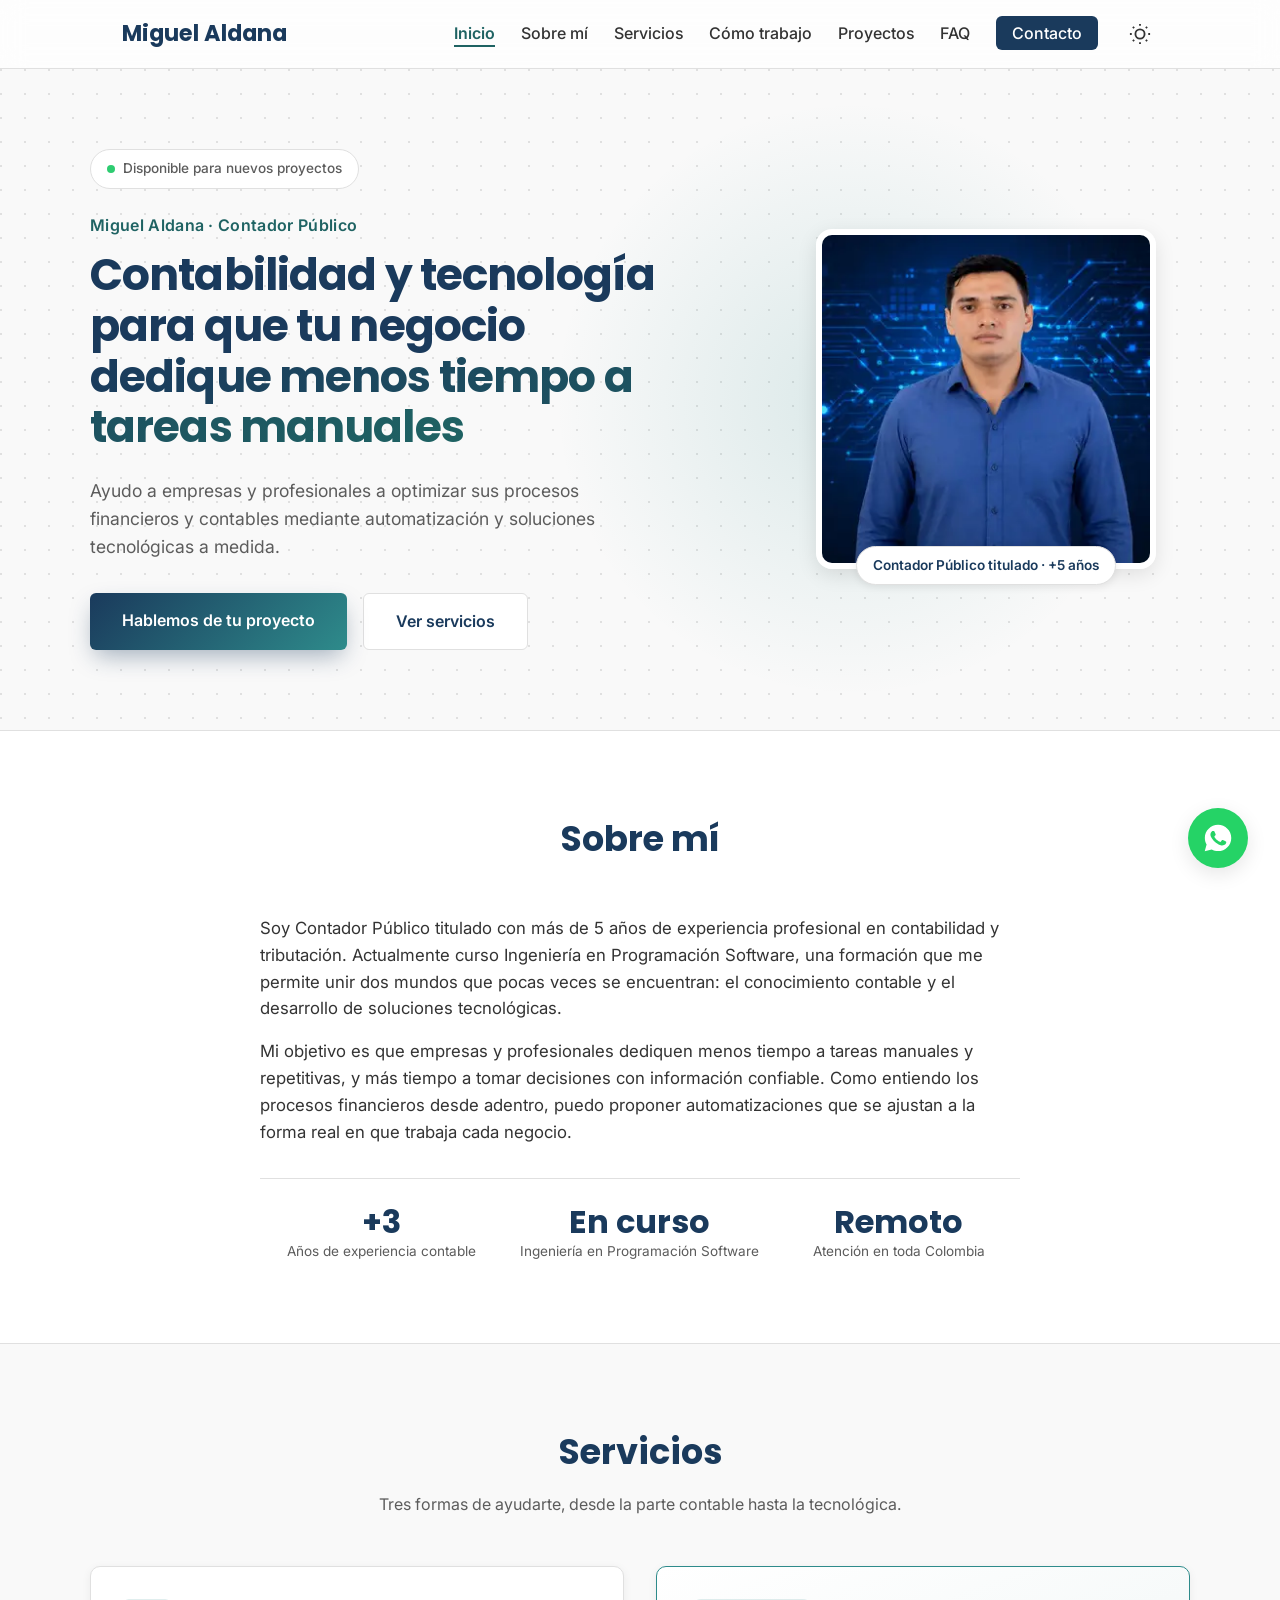
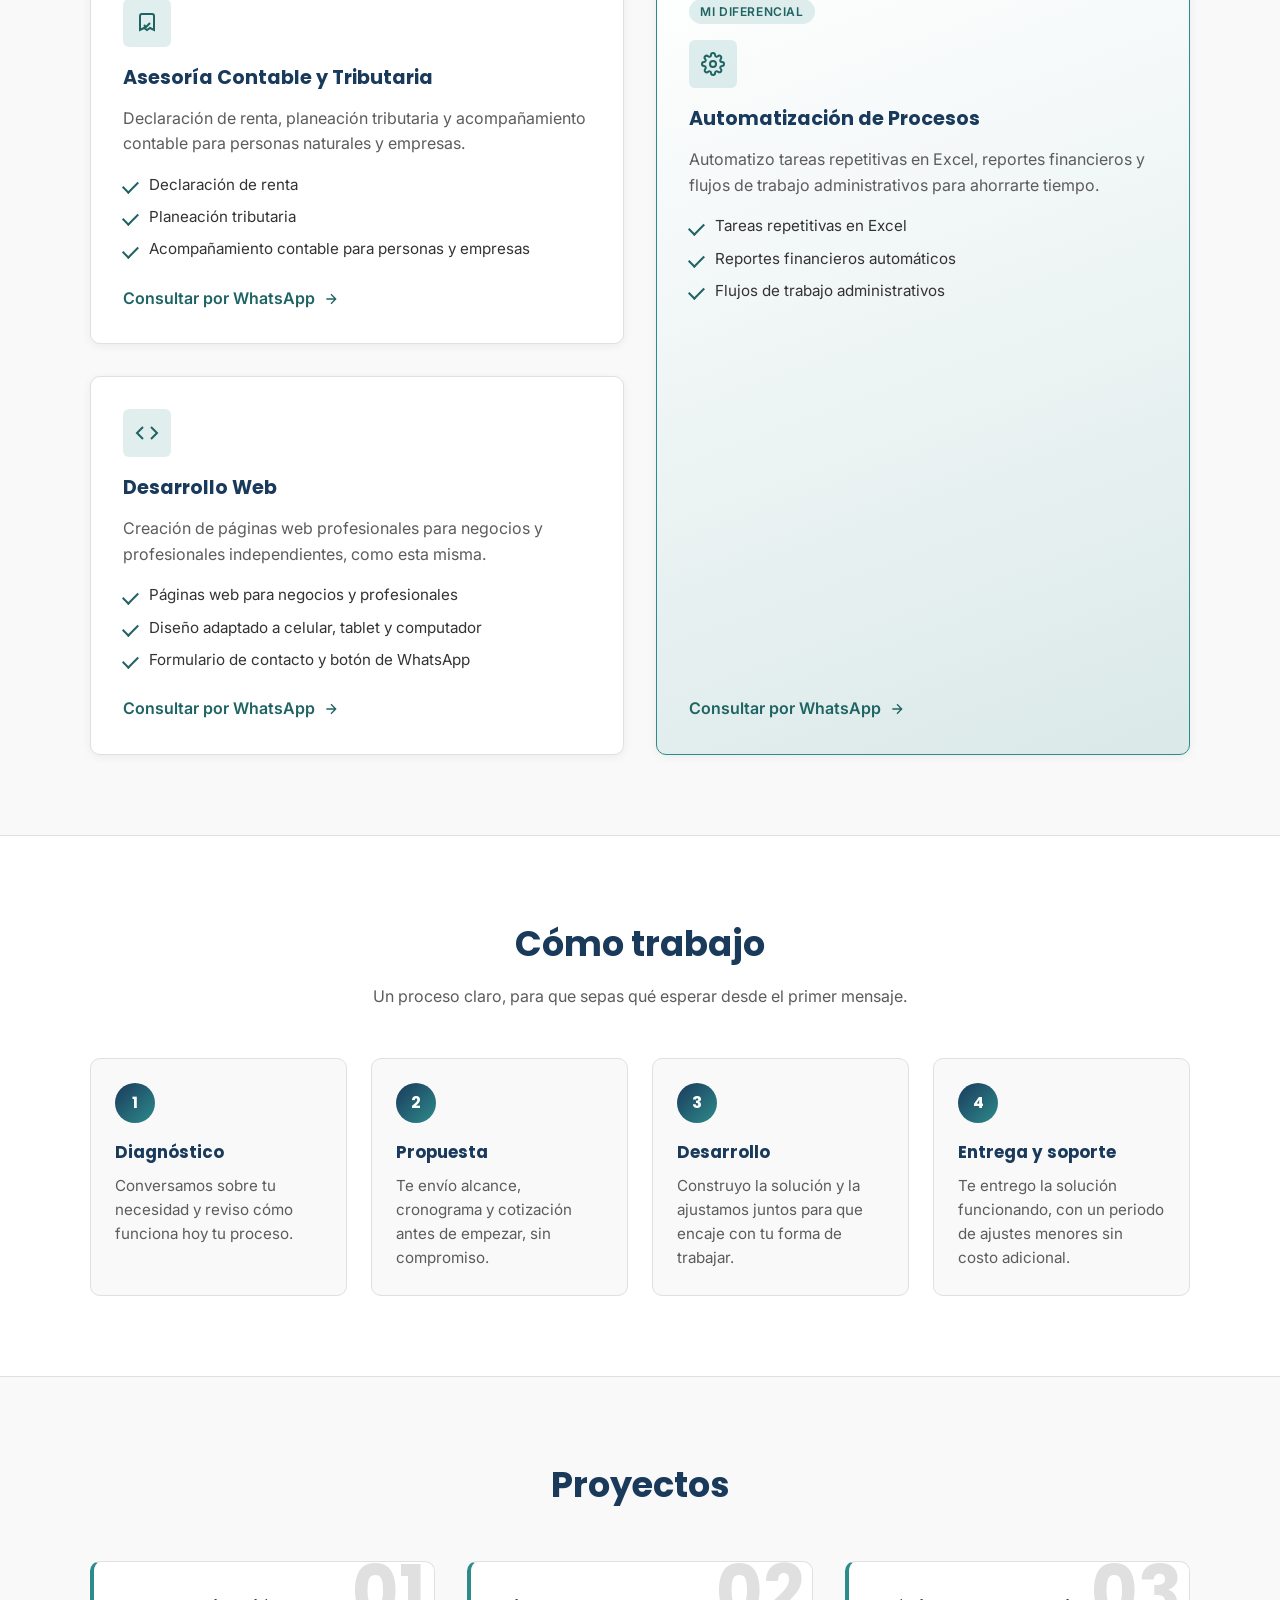
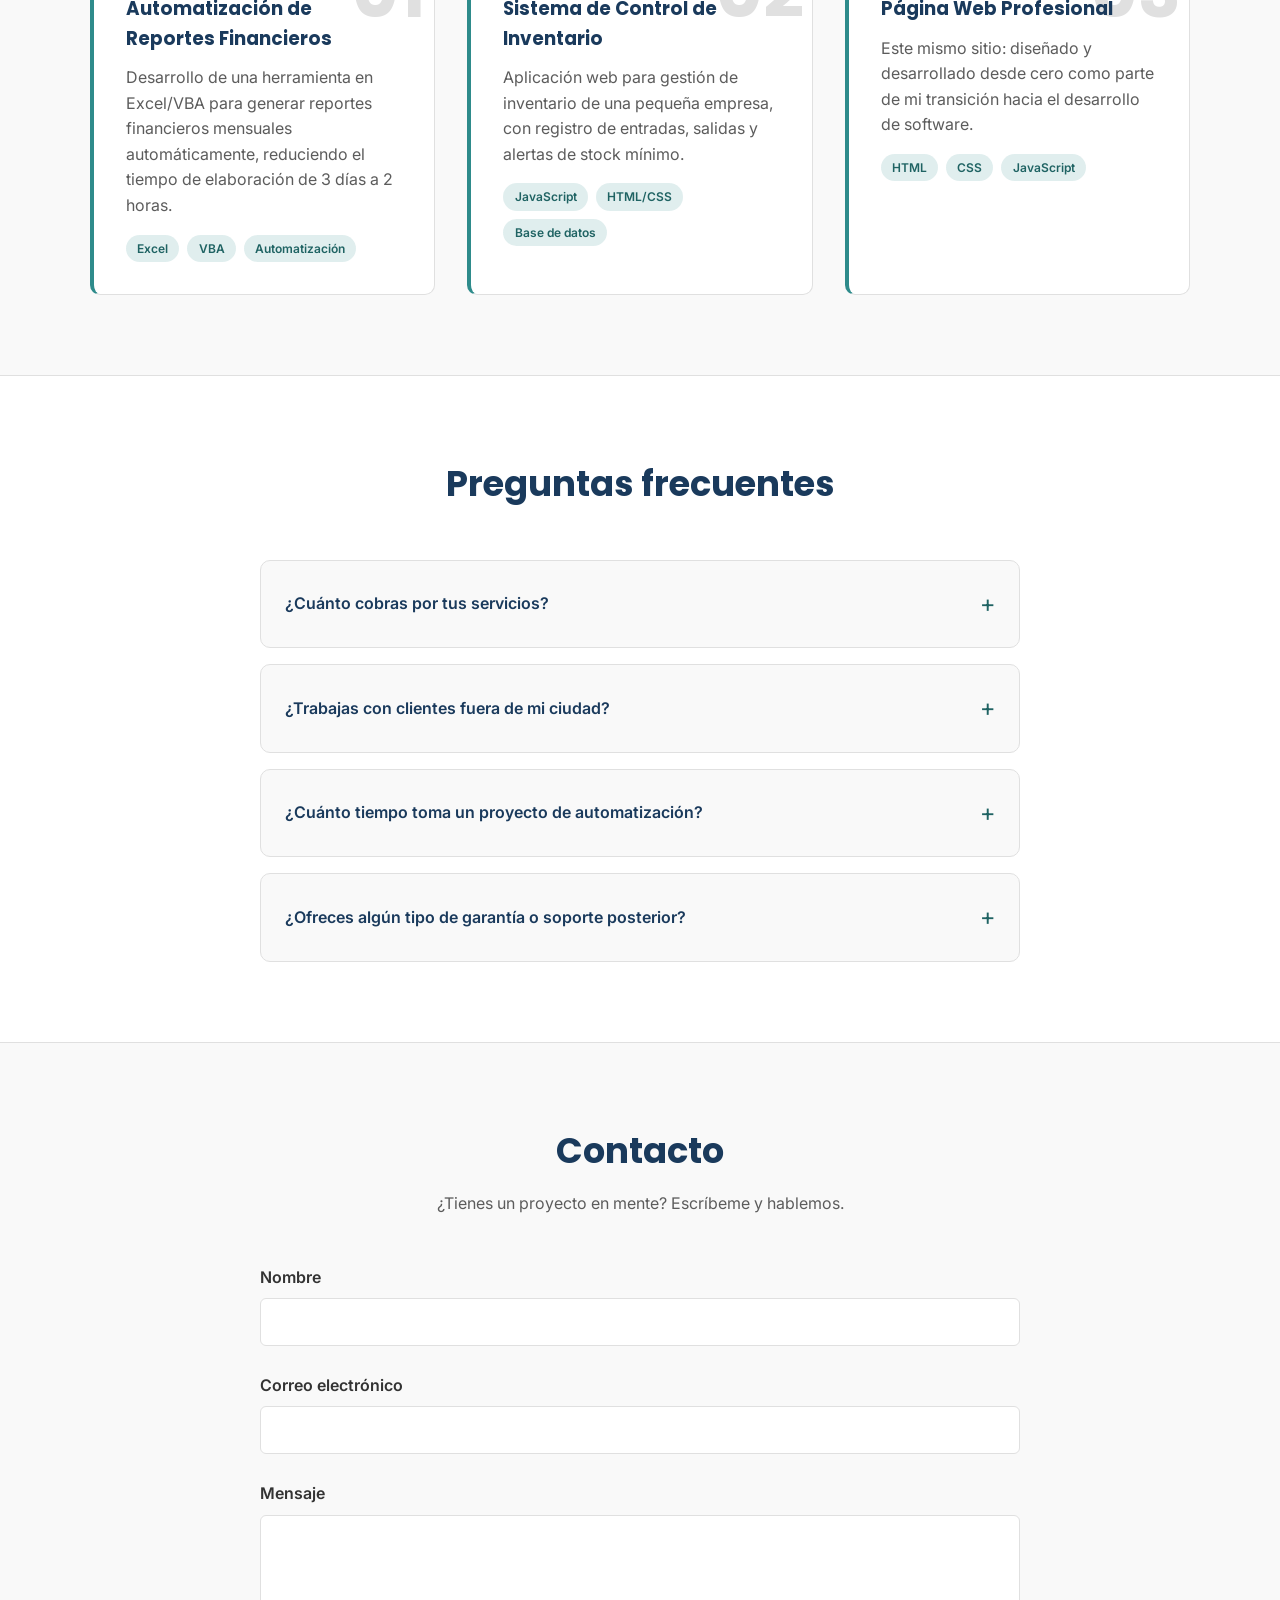
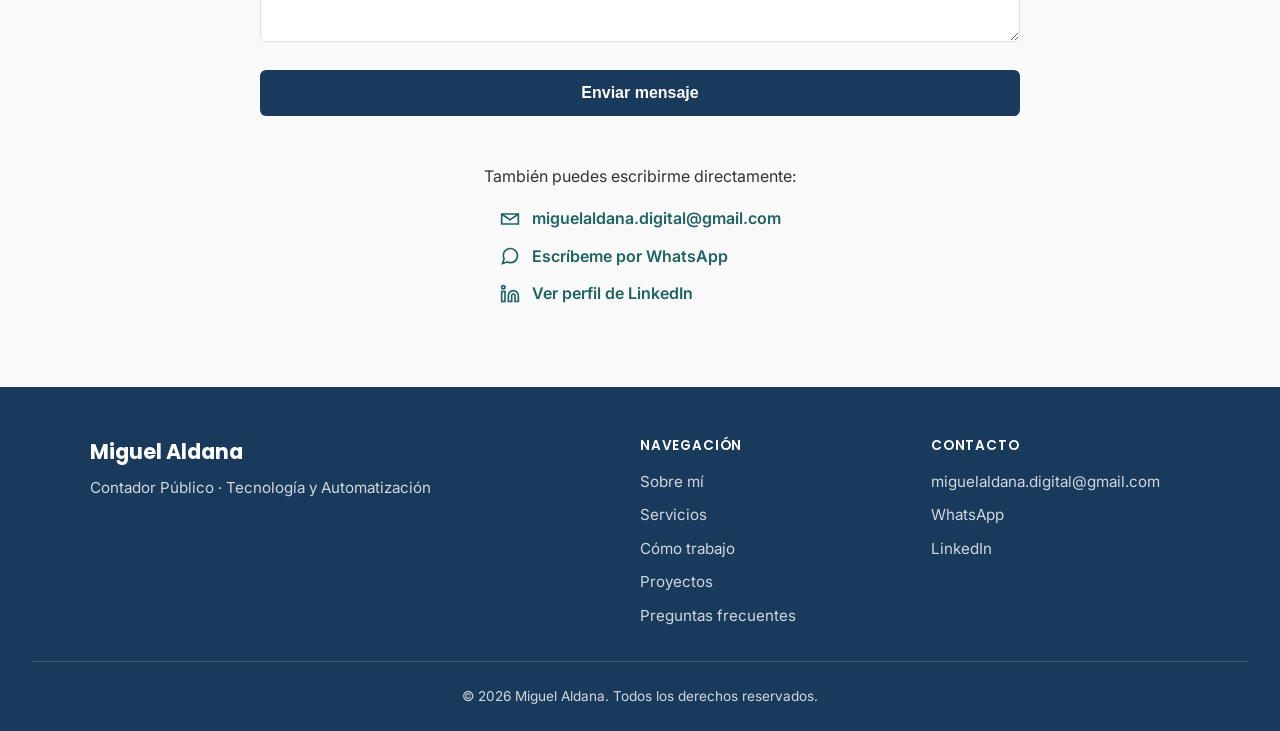
==== commit c3ea09ac: "Fase D y E: SEO (canonical, og:locale, JSON-LD completo, sitemap), manifest corregido y enlazado, re" ====
--- a/index.html
+++ b/index.html
@@ -23,7 +23,13 @@
         })();
     </script>
 
+    <link rel="canonical" href="https://maldanagaitan-del.github.io/perfil-profesional/">
+    <meta name="theme-color" content="#1a3a5c">
+    <link rel="manifest" href="img/favicon/site.webmanifest">
+
     <meta property="og:type" content="website">
+    <meta property="og:locale" content="es_CO">
+    <meta property="og:site_name" content="Miguel Aldana">
     <meta property="og:url" content="https://maldanagaitan-del.github.io/perfil-profesional/">
     <meta property="og:title" content="Miguel Aldana | Contador Público & Desarrollador">
     <meta property="og:description"
@@ -53,11 +59,61 @@
   "@context": "https://schema.org",
   "@type": "ProfessionalService",
   "name": "Miguel Aldana - Contador Público",
-  "description": "Asesoría contable, automatización de procesos y desarrollo web.",
+  "description": "Asesoría contable y tributaria, automatización de procesos y desarrollo web.",
   "url": "https://maldanagaitan-del.github.io/perfil-profesional/",
   "image": "https://maldanagaitan-del.github.io/perfil-profesional/img/og-portada.jpg",
-  "areaServed": "CO",
-  "knowsAbout": ["Contabilidad", "Tributaria", "Automatización de procesos", "Desarrollo web"]
+  "email": "miguelaldana.digital@gmail.com",
+  "telephone": "+57 314 238 9938",
+  "areaServed": {
+    "@type": "Country",
+    "name": "Colombia"
+  },
+  "sameAs": [
+    "https://www.linkedin.com/in/miguel-angel-aldana-gaitan-1a34941b9"
+  ],
+  "founder": {
+    "@type": "Person",
+    "name": "Miguel Aldana",
+    "jobTitle": "Contador Público",
+    "sameAs": [
+      "https://www.linkedin.com/in/miguel-angel-aldana-gaitan-1a34941b9"
+    ]
+  },
+  "knowsAbout": [
+    "Contabilidad",
+    "Tributaria",
+    "Declaración de renta",
+    "Automatización de procesos",
+    "Excel",
+    "Desarrollo web"
+  ],
+  "hasOfferCatalog": {
+    "@type": "OfferCatalog",
+    "name": "Servicios",
+    "itemListElement": [
+      {
+        "@type": "Offer",
+        "itemOffered": {
+          "@type": "Service",
+          "name": "Asesoría Contable y Tributaria"
+        }
+      },
+      {
+        "@type": "Offer",
+        "itemOffered": {
+          "@type": "Service",
+          "name": "Automatización de Procesos"
+        }
+      },
+      {
+        "@type": "Offer",
+        "itemOffered": {
+          "@type": "Service",
+          "name": "Desarrollo Web"
+        }
+      }
+    ]
+  }
 }
 </script>
 </head>
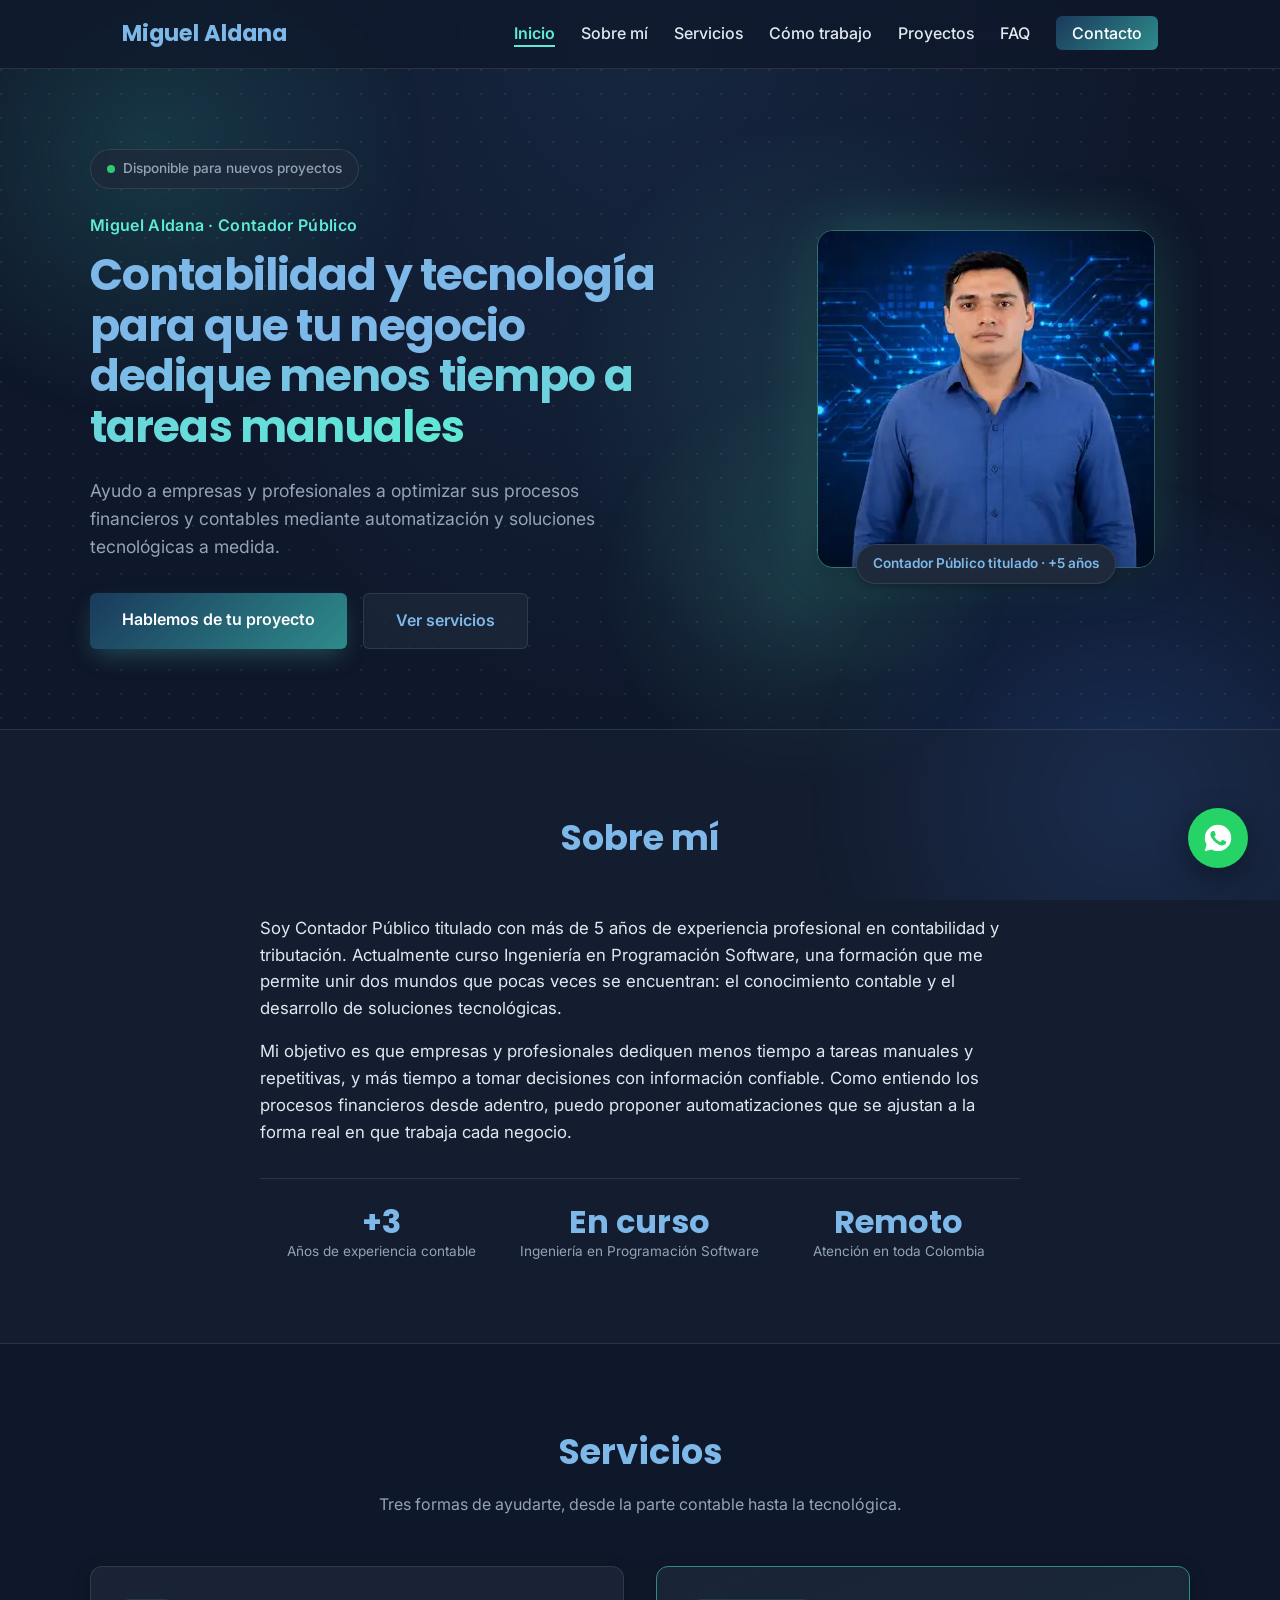
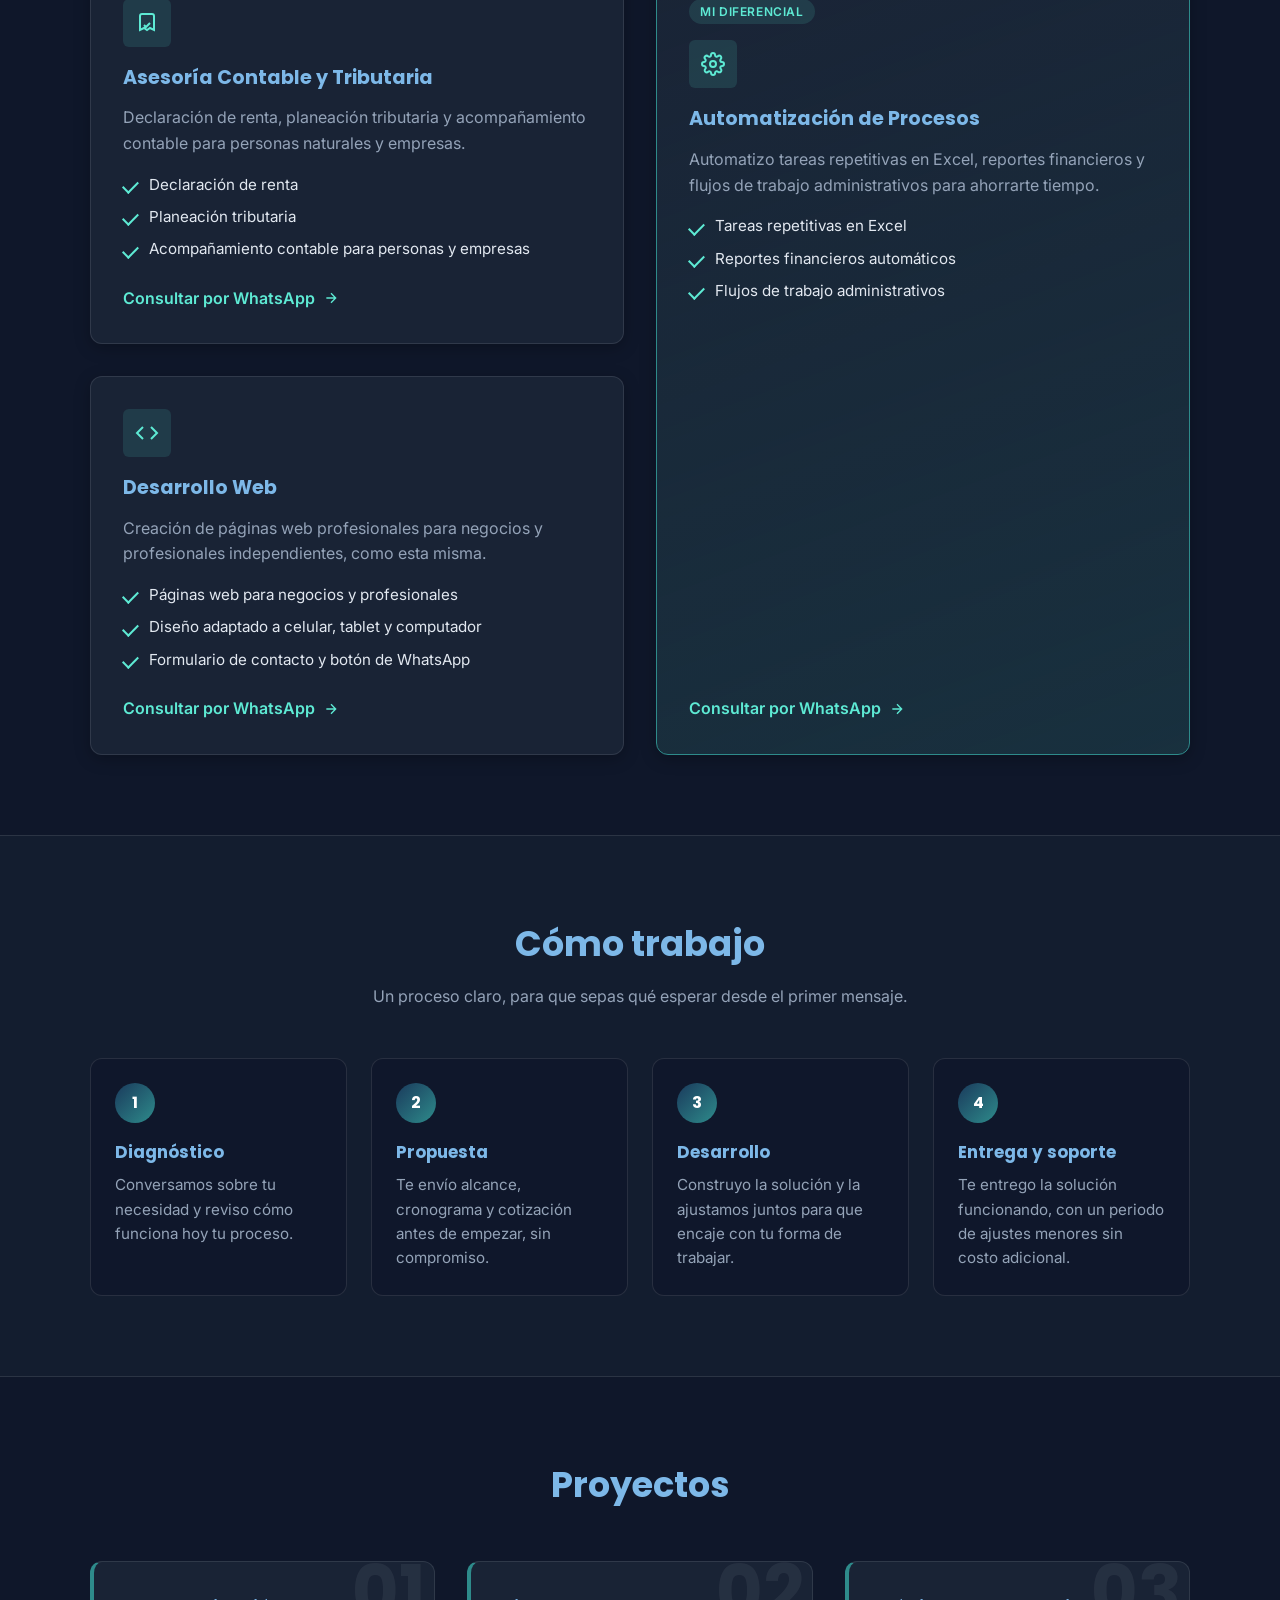
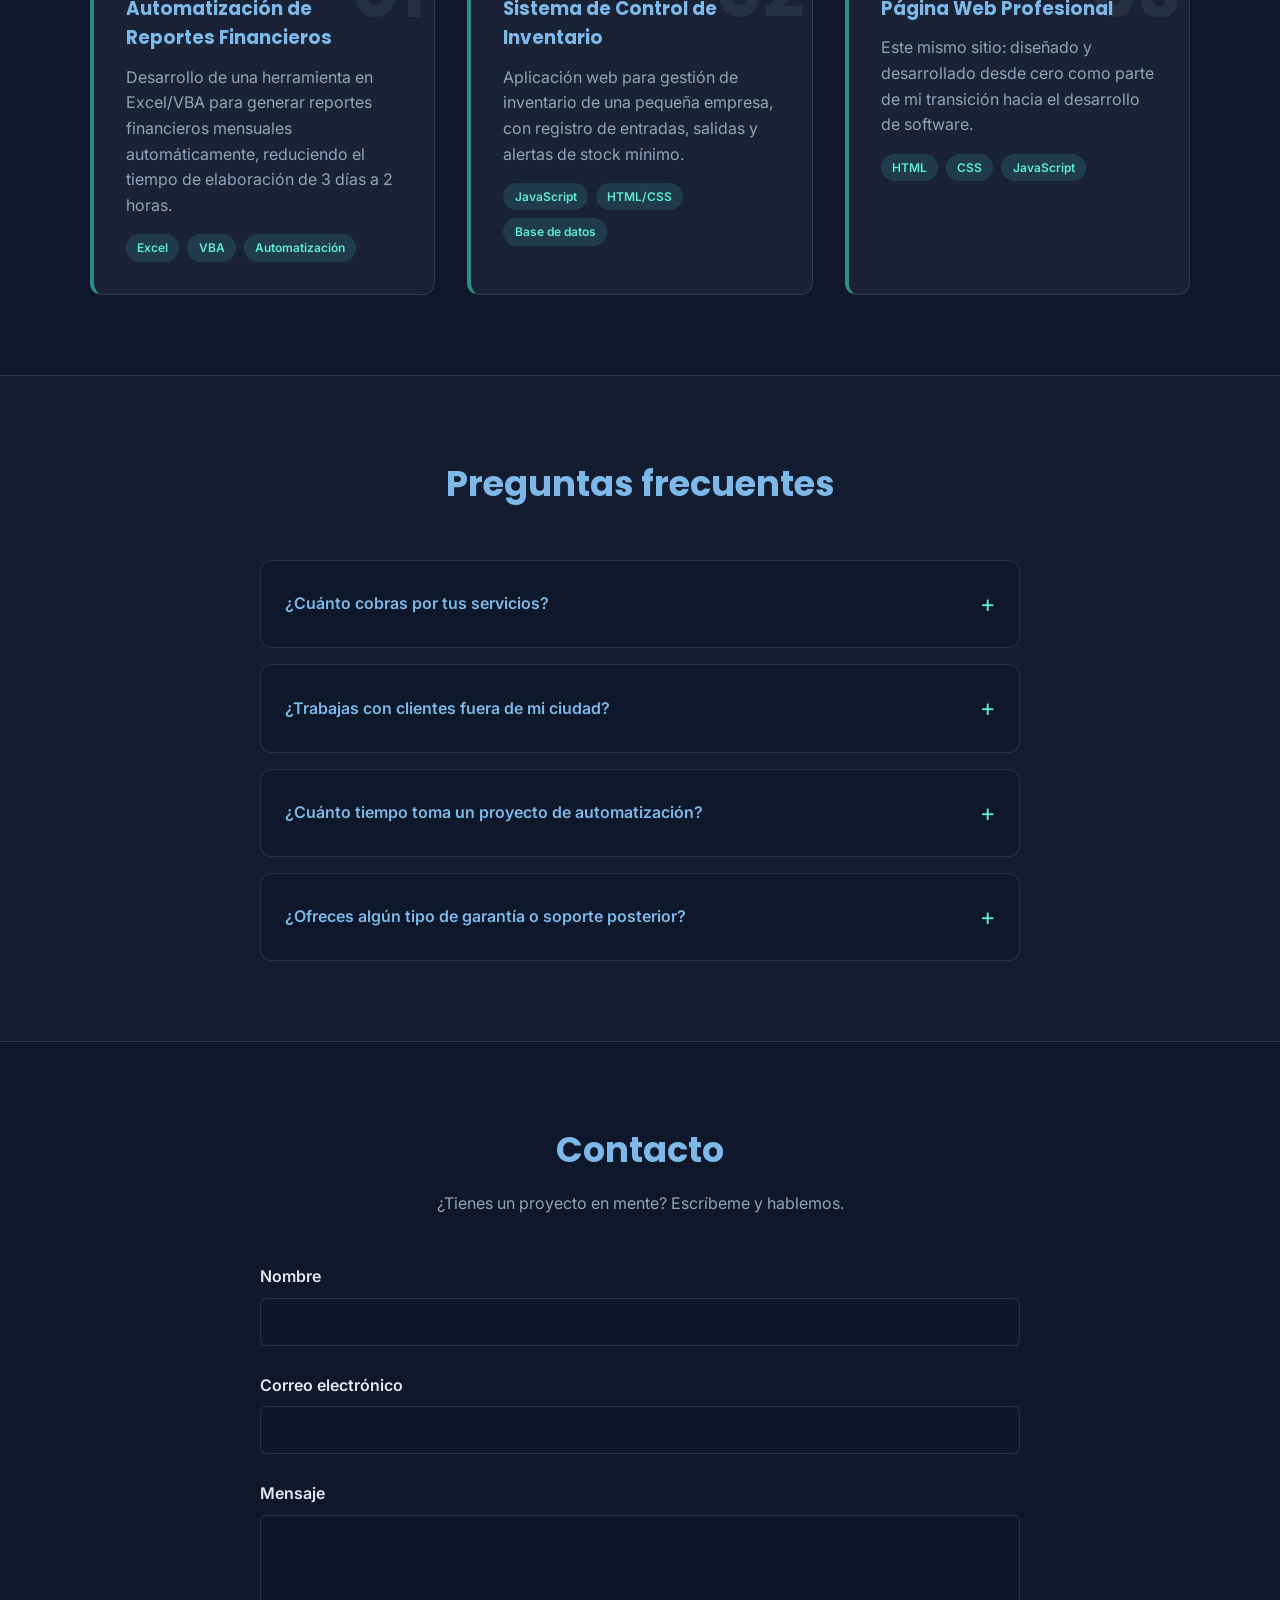
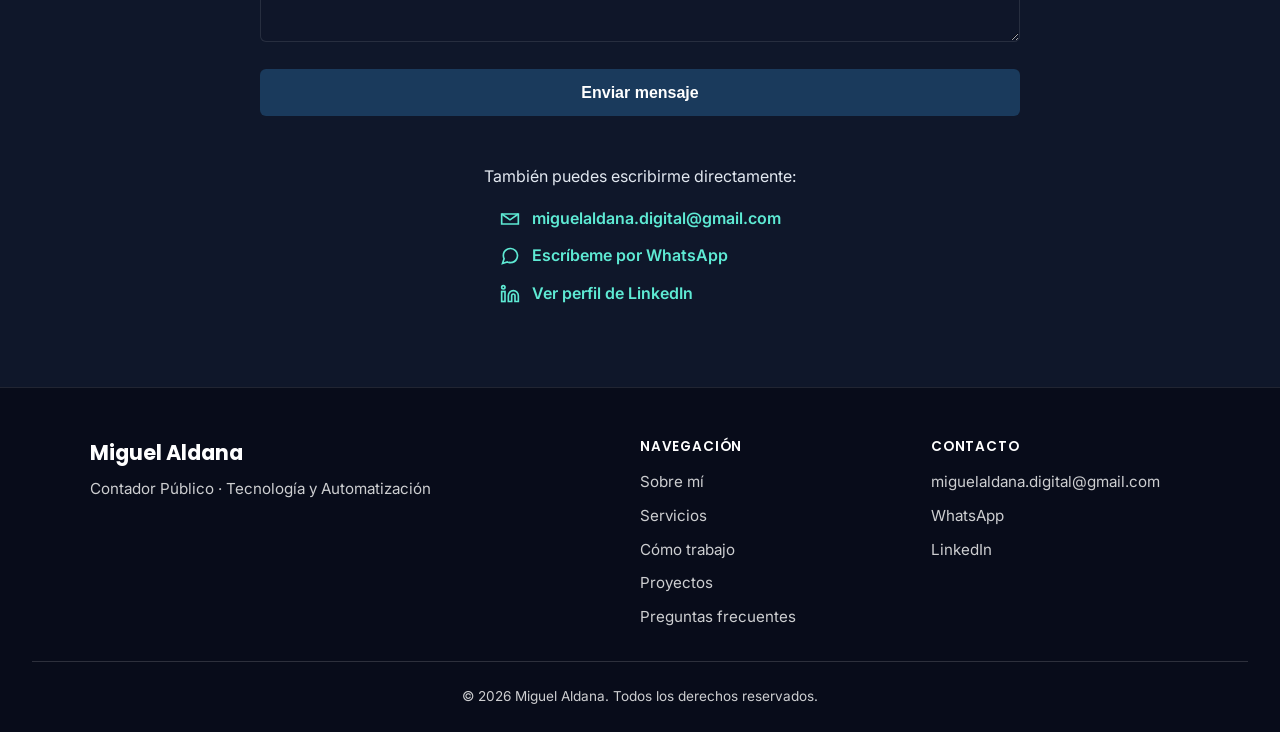
==== commit 0812f008: "Tema oscuro unico y fondo animado con figuras; tarjetas translucidas con brillo al pasar el mouse Co" ====
--- a/index.html
+++ b/index.html
@@ -8,23 +8,9 @@
     <meta name="description"
         content="Asesoría contable, automatización de procesos y desarrollo web, combinando más de 5 años de experiencia contable con formación en Ingeniería en Programación Software.">
 
-    <!-- Tema: se aplica ANTES de pintar la página para evitar el parpadeo
-         claro -> oscuro. Prioridad: 1) lo que el visitante eligió antes,
-         2) la preferencia de su sistema operativo. -->
-    <script>
-        (function () {
-            try {
-                var tema = localStorage.getItem('tema');
-                var sistemaOscuro = window.matchMedia && window.matchMedia('(prefers-color-scheme: dark)').matches;
-                if (tema === 'oscuro' || (!tema && sistemaOscuro)) {
-                    document.documentElement.setAttribute('data-tema', 'oscuro');
-                }
-            } catch (e) { /* localStorage bloqueado: se queda en tema claro */ }
-        })();
-    </script>
 
     <link rel="canonical" href="https://maldanagaitan-del.github.io/perfil-profesional/">
-    <meta name="theme-color" content="#1a3a5c">
+    <meta name="theme-color" content="#0f172a">
     <link rel="manifest" href="img/favicon/site.webmanifest">
 
     <meta property="og:type" content="website">
@@ -124,6 +110,22 @@
          con teclado o lector de pantalla saltarse el menú. -->
     <a class="saltar-contenido" href="#contenido">Saltar al contenido</a>
 
+    <!-- Fondo animado: figuras decorativas detrás de todo el contenido.
+         aria-hidden="true" = los lectores de pantalla lo ignoran. -->
+    <div class="fondo-animado" aria-hidden="true">
+        <span class="orbe orbe--1"></span>
+        <span class="orbe orbe--2"></span>
+        <span class="orbe orbe--3"></span>
+        <span class="figura figura--anillo f1"></span>
+        <span class="figura figura--cuadro f2"></span>
+        <span class="figura figura--punto f3"></span>
+        <span class="figura figura--cuadro f4"></span>
+        <span class="figura figura--anillo f5"></span>
+        <span class="figura figura--punto f6"></span>
+        <span class="figura figura--cruz f7"></span>
+        <span class="figura figura--cruz f8"></span>
+    </div>
+
     <header>
         <nav aria-label="Navegación principal">
             <a href="#inicio" class="logo">Miguel Aldana</a>
@@ -139,16 +141,6 @@
                     <!-- El último enlace se ve como botón: es la acción principal -->
                     <li><a href="#contacto" class="nav-cta">Contacto</a></li>
                 </ul>
-                <button class="btn-tema" id="btnTema" type="button" aria-label="Modo oscuro" aria-pressed="false">
-                    <svg class="icono-sol" viewBox="0 0 24 24" fill="none" stroke="currentColor" stroke-width="2" aria-hidden="true">
-                        <circle cx="12" cy="12" r="5" />
-                        <path
-                            d="M12 1v2M12 21v2M4.22 4.22l1.42 1.42M18.36 18.36l1.42 1.42M1 12h2M21 12h2M4.22 19.78l1.42-1.42M18.36 5.64l1.42-1.42" />
-                    </svg>
-                    <svg class="icono-luna" viewBox="0 0 24 24" fill="none" stroke="currentColor" stroke-width="2" aria-hidden="true">
-                        <path d="M21 12.79A9 9 0 1111.21 3 7 7 0 0021 12.79z" />
-                    </svg>
-                </button>
                 <button class="btn-menu" id="btnMenu" type="button" aria-label="Abrir menú"
                     aria-expanded="false" aria-controls="navLinks">
                     <span aria-hidden="true"></span>
--- a/css/style.css
+++ b/css/style.css
@@ -2,8 +2,8 @@
    style.css — Perfil profesional de Miguel Aldana
    ---------------------------------------------------------------------
    ÍNDICE
-    1. Reset y variables (tokens de diseño)
-    2. Base y tipografía
+    1. Reset y variables (tokens de diseño, tema oscuro único)
+    2. Base, tipografía y fondo animado
     3. Accesibilidad (foco, saltar contenido)
     4. Componentes reutilizables (sección, contenedor, títulos, botones)
     5. Header y navegación
@@ -31,26 +31,29 @@
 }
 
 :root {
-    /* Colores */
+    /* Colores (tema oscuro único) */
     --color-primario: #1a3a5c;
-    --color-encabezado: #1a3a5c;
+    --color-encabezado: #7db8e8;
     --color-secundario: #2e8b8b;
-    --color-secundario-texto: #1f6363;
-    --color-fondo: #f9f9f9;
-    --color-superficie: #ffffff;
-    --color-borde: #e0e0e0;
-    --color-texto: #333333;
-    --color-texto-claro: #5c5c5c;
+    --color-secundario-texto: #5eead4;
+    --color-fondo: #0f172a;
+    --color-superficie: #1e293b;
+    --color-borde: rgba(255, 255, 255, 0.1);
+    --color-texto: #e2e8f0;
+    --color-texto-claro: #94a3b8;
     --color-blanco: #ffffff;
-    --color-error: #b42318;
-    --color-exito: #15803d;
-    --color-foco: #1f6363;
-    --color-glow: rgba(46, 139, 139, 0.15);
-    --color-pie: #1a3a5c;
-
-    /* Fondo de las tarjetas. Cambia según la franja donde estén
-       (ver .seccion--alterna) para que siempre contrasten. */
-    --color-tarjeta: var(--color-superficie);
+    --color-error: #fca5a5;
+    --color-exito: #86efac;
+    --color-foco: #5eead4;
+    --color-glow: rgba(94, 234, 212, 0.12);
+    --color-pie: rgba(8, 13, 26, 0.92);
+
+    /* Fondos semitransparentes: dejan ver las figuras animadas del
+       fondo a través de tarjetas y franjas, y así la página no se
+       ve plana. --color-tarjeta cambia según la franja (.seccion--alterna). */
+    --color-tarjeta: rgba(30, 41, 59, 0.72);
+    --color-franja: rgba(30, 41, 59, 0.35);
+    --color-campo: rgba(15, 23, 42, 0.8);
 
     /* Espaciado */
     --space-2xs: 0.25rem;
@@ -64,17 +67,18 @@
 
     /* Radios */
     --radio-sm: 6px;
-    --radio-md: 10px;
+    --radio-md: 12px;
     --radio-lg: 16px;
     --radio-full: 50%;
 
-    /* Sombras */
-    --sombra-sm: 0 2px 8px rgba(0, 0, 0, 0.08);
-    --sombra-md: 0 2px 10px rgba(0, 0, 0, 0.06);
-    --sombra-lg: 0 6px 20px rgba(0, 0, 0, 0.1);
-    --sombra-boton: 0 10px 25px -5px rgba(26, 58, 92, 0.4);
-    --sombra-boton-hover: 0 15px 30px -5px rgba(26, 58, 92, 0.5);
-    --header-glass: rgba(255, 255, 255, 0.7);
+    /* Sombras y brillos */
+    --sombra-sm: 0 2px 8px rgba(0, 0, 0, 0.3);
+    --sombra-md: 0 4px 16px rgba(0, 0, 0, 0.25);
+    --sombra-lg: 0 10px 30px rgba(0, 0, 0, 0.35);
+    --sombra-brillo: 0 12px 32px -12px rgba(94, 234, 212, 0.35);
+    --sombra-boton: 0 10px 25px -5px rgba(94, 234, 212, 0.25);
+    --sombra-boton-hover: 0 15px 35px -5px rgba(94, 234, 212, 0.4);
+    --header-glass: rgba(15, 23, 42, 0.7);
 
     /* Tipografía */
     --fuente-principal: 'Inter', 'Segoe UI', Arial, sans-serif;
@@ -84,26 +88,6 @@
     --espaciado-seccion: var(--space-3xl) var(--space-xl);
     --ancho-maximo: 1100px;
     --ancho-angosto: 760px;
-}
-
-/* Modo oscuro: solo se redefinen las variables que cambian.
-   --color-blanco NO cambia a propósito: es el texto sobre fondos de color. */
-[data-tema="oscuro"] {
-    --color-fondo: #0f172a;
-    --color-superficie: #1e293b;
-    --color-borde: rgba(255, 255, 255, 0.12);
-    --color-texto: #e2e8f0;
-    --color-texto-claro: #94a3b8;
-    --color-encabezado: #7db8e8;
-    --color-secundario-texto: #5eead4;
-    --color-error: #fca5a5;
-    --color-exito: #86efac;
-    --color-foco: #5eead4;
-    --color-glow: rgba(94, 234, 212, 0.12);
-    --color-pie: #0b1220;
-    --sombra-boton: 0 10px 25px -5px rgba(94, 234, 212, 0.25);
-    --sombra-boton-hover: 0 15px 35px -5px rgba(94, 234, 212, 0.35);
-    --header-glass: rgba(15, 23, 42, 0.7);
 }
 
 
@@ -117,6 +101,7 @@
     color: var(--color-texto);
     background-color: var(--color-fondo);
     line-height: 1.6;
+    position: relative;
 }
 
 h1,
@@ -134,6 +119,141 @@
 /* Al saltar a una sección desde el menú, deja espacio para el header fijo */
 section[id] {
     scroll-margin-top: 70px;
+}
+
+/* ----- Fondo animado -----
+   Capa fija (position: fixed) detrás de todo (z-index: -1). Solo se
+   animan transform y opacity, que el navegador procesa en la tarjeta
+   gráfica sin recalcular la página: así no afecta el rendimiento. */
+.fondo-animado {
+    position: fixed;
+    inset: 0;
+    z-index: -1;
+    overflow: hidden;
+    pointer-events: none;
+    background:
+        radial-gradient(ellipse at top, rgba(30, 58, 92, 0.45), transparent 60%),
+        var(--color-fondo);
+}
+
+/* Orbes: manchas de luz grandes y difusas (radial-gradient, más
+   liviano que filter: blur) que flotan lentamente */
+.orbe {
+    position: absolute;
+    border-radius: 50%;
+    will-change: transform;
+}
+
+.orbe--1 {
+    width: 600px;
+    height: 600px;
+    top: -150px;
+    left: -150px;
+    background: radial-gradient(circle, rgba(46, 139, 139, 0.28), transparent 65%);
+    animation: flotar-orbe 26s ease-in-out infinite alternate;
+}
+
+.orbe--2 {
+    width: 700px;
+    height: 700px;
+    bottom: -250px;
+    right: -200px;
+    background: radial-gradient(circle, rgba(59, 130, 246, 0.22), transparent 65%);
+    animation: flotar-orbe 32s ease-in-out infinite alternate-reverse;
+}
+
+.orbe--3 {
+    width: 450px;
+    height: 450px;
+    top: 40%;
+    left: 45%;
+    background: radial-gradient(circle, rgba(94, 234, 212, 0.12), transparent 65%);
+    animation: flotar-orbe 22s ease-in-out infinite alternate;
+    animation-delay: -8s;
+}
+
+@keyframes flotar-orbe {
+    0% {
+        transform: translate(0, 0) scale(1);
+    }
+
+    50% {
+        transform: translate(120px, 80px) scale(1.15);
+    }
+
+    100% {
+        transform: translate(-60px, 160px) scale(0.95);
+    }
+}
+
+/* Figuras geométricas pequeñas que suben girando */
+.figura {
+    position: absolute;
+    bottom: -60px;
+    opacity: 0;
+    will-change: transform, opacity;
+    animation: subir-figura linear infinite;
+}
+
+.figura--anillo {
+    width: 46px;
+    height: 46px;
+    border: 2px solid rgba(94, 234, 212, 0.35);
+    border-radius: 50%;
+}
+
+.figura--cuadro {
+    width: 34px;
+    height: 34px;
+    border: 2px solid rgba(125, 184, 232, 0.35);
+    border-radius: 6px;
+}
+
+.figura--punto {
+    width: 10px;
+    height: 10px;
+    background-color: rgba(94, 234, 212, 0.5);
+    border-radius: 50%;
+}
+
+/* Cruz "+" dibujada con dos degradados (sin imágenes) */
+.figura--cruz {
+    width: 22px;
+    height: 22px;
+    background:
+        linear-gradient(rgba(125, 184, 232, 0.45), rgba(125, 184, 232, 0.45)) center / 100% 2px no-repeat,
+        linear-gradient(rgba(125, 184, 232, 0.45), rgba(125, 184, 232, 0.45)) center / 2px 100% no-repeat;
+}
+
+/* Posición horizontal, duración y retraso distintos para cada figura:
+   el retraso negativo hace que ya estén a mitad de camino al cargar */
+.f1 { left: 8%;  animation-duration: 28s; animation-delay: -4s; }
+.f2 { left: 22%; animation-duration: 34s; animation-delay: -18s; }
+.f3 { left: 38%; animation-duration: 24s; animation-delay: -10s; }
+.f4 { left: 55%; animation-duration: 38s; animation-delay: -26s; }
+.f5 { left: 70%; animation-duration: 30s; animation-delay: -2s; }
+.f6 { left: 84%; animation-duration: 26s; animation-delay: -14s; }
+.f7 { left: 92%; animation-duration: 36s; animation-delay: -30s; }
+.f8 { left: 30%; animation-duration: 40s; animation-delay: -6s; }
+
+@keyframes subir-figura {
+    0% {
+        transform: translateY(0) rotate(0deg);
+        opacity: 0;
+    }
+
+    10% {
+        opacity: 1;
+    }
+
+    90% {
+        opacity: 1;
+    }
+
+    100% {
+        transform: translateY(-115vh) rotate(360deg);
+        opacity: 0;
+    }
 }
 
 
@@ -181,10 +301,10 @@
 
 /* Franja con fondo alterno: separa visualmente las secciones */
 .seccion--alterna {
-    background-color: var(--color-superficie);
+    background-color: var(--color-franja);
     border-top: 1px solid var(--color-borde);
     border-bottom: 1px solid var(--color-borde);
-    --color-tarjeta: var(--color-fondo);
+    --color-tarjeta: rgba(15, 23, 42, 0.75);
 }
 
 /* Contenido centrado con ancho máximo */
@@ -258,7 +378,7 @@
     padding: 0.9rem 2rem;
     border-radius: var(--radio-sm);
     border: 1px solid var(--color-borde);
-    background-color: var(--color-superficie);
+    background-color: var(--color-tarjeta);
     color: var(--color-encabezado);
     font-weight: 600;
     text-decoration: none;
@@ -358,7 +478,7 @@
 
 /* "Contacto" se ve como botón: es la acción principal del menú */
 .nav-links a.nav-cta {
-    background-color: var(--color-primario);
+    background: linear-gradient(135deg, var(--color-primario), var(--color-secundario));
     color: var(--color-blanco);
     padding: 0.45rem 1rem;
     border-radius: var(--radio-sm);
@@ -372,43 +492,9 @@
 .nav-links a.nav-cta:hover,
 .nav-links a.nav-cta.activo {
     background-color: var(--color-secundario-texto);
-    color: var(--color-blanco);
-}
-
-[data-tema="oscuro"] .nav-links a.nav-cta:hover,
-[data-tema="oscuro"] .nav-links a.nav-cta.activo {
     color: var(--color-fondo);
 }
 
-.btn-tema {
-    background: none;
-    border: none;
-    cursor: pointer;
-    color: var(--color-texto);
-    width: 36px;
-    height: 36px;
-    display: flex;
-    align-items: center;
-    justify-content: center;
-    flex-shrink: 0;
-}
-
-.btn-tema svg {
-    width: 22px;
-    height: 22px;
-}
-
-.icono-luna {
-    display: none;
-}
-
-[data-tema="oscuro"] .icono-sol {
-    display: none;
-}
-
-[data-tema="oscuro"] .icono-luna {
-    display: block;
-}
 
 .btn-menu {
     display: none;
@@ -421,7 +507,7 @@
     overflow: hidden;
     padding: var(--space-3xl) var(--space-xl);
     /* Patrón de puntos de fondo */
-    background-image: radial-gradient(circle at 1px 1px, var(--color-borde) 1px, transparent 0);
+    background-image: radial-gradient(circle at 1px 1px, rgba(255, 255, 255, 0.07) 1px, transparent 0);
     background-size: 24px 24px;
 }
 
@@ -450,7 +536,7 @@
     display: inline-flex;
     align-items: center;
     gap: var(--space-xs);
-    background-color: var(--color-superficie);
+    background-color: var(--color-tarjeta);
     border: 1px solid var(--color-borde);
     padding: var(--space-xs) var(--space-md);
     border-radius: 100px;
@@ -539,8 +625,8 @@
     aspect-ratio: 1;
     object-fit: cover;
     border-radius: var(--radio-lg);
-    border: 6px solid var(--color-superficie);
-    box-shadow: var(--sombra-lg);
+    border: 1px solid rgba(94, 234, 212, 0.35);
+    box-shadow: var(--sombra-lg), 0 0 60px -10px rgba(94, 234, 212, 0.35);
 }
 
 /* Etiqueta flotante sobre la foto con la credencial principal */
@@ -609,12 +695,15 @@
     border-radius: var(--radio-md);
     border: 1px solid var(--color-borde);
     box-shadow: var(--sombra-md);
-    transition: transform 0.2s ease, box-shadow 0.2s ease;
-}
-
-.tarjeta-servicio:hover {
+    transition: transform 0.2s ease, border-color 0.2s ease, box-shadow 0.2s ease;
+}
+
+.tarjeta-servicio:hover,
+.paso:hover,
+.tarjeta-proyecto:hover {
     transform: translateY(-4px);
-    box-shadow: var(--sombra-lg);
+    border-color: rgba(94, 234, 212, 0.4);
+    box-shadow: var(--sombra-brillo);
 }
 
 /* La tarjeta destacada ocupa toda la columna derecha (2 filas) */
@@ -733,6 +822,7 @@
     border: 1px solid var(--color-borde);
     border-radius: var(--radio-md);
     padding: var(--space-lg);
+    transition: transform 0.2s ease, border-color 0.2s ease, box-shadow 0.2s ease;
 }
 
 .numero-paso {
@@ -777,7 +867,7 @@
     border-radius: var(--radio-md);
     border: 1px solid var(--color-borde);
     border-left: 4px solid var(--color-secundario);
-    transition: transform 0.2s ease, box-shadow 0.2s ease;
+    transition: transform 0.2s ease, border-color 0.2s ease, box-shadow 0.2s ease;
     counter-increment: contador-proyectos;
 }
 
@@ -790,17 +880,12 @@
     font-family: var(--fuente-titulos);
     font-size: 4.5rem;
     font-weight: 700;
-    color: var(--color-borde);
+    color: rgba(255, 255, 255, 0.06);
     line-height: 1;
 }
 
 .tarjeta-proyecto > * {
     position: relative;
-}
-
-.tarjeta-proyecto:hover {
-    transform: translateY(-4px);
-    box-shadow: var(--sombra-md);
 }
 
 .tarjeta-proyecto h3 {
@@ -959,7 +1044,7 @@
     border-radius: var(--radio-sm);
     font-family: var(--fuente-principal);
     font-size: 1rem;
-    background-color: var(--color-superficie);
+    background-color: var(--color-campo);
     color: var(--color-texto);
 }
 
@@ -1076,6 +1161,7 @@
 /* ===== 14. PIE DE PÁGINA ===== */
 .pie {
     background-color: var(--color-pie);
+    border-top: 1px solid var(--color-borde);
     color: rgba(255, 255, 255, 0.8);
     padding: var(--space-2xl) var(--space-xl) 0;
 }
@@ -1324,6 +1410,20 @@
         text-align: center;
     }
 
+    /* En celular: menos figuras (ahorra batería) y orbes más chicos */
+    .f2,
+    .f4,
+    .f7,
+    .f8 {
+        display: none;
+    }
+
+    .orbe--1,
+    .orbe--2 {
+        width: 380px;
+        height: 380px;
+    }
+
     .whatsapp-flotante {
         width: 52px;
         height: 52px;
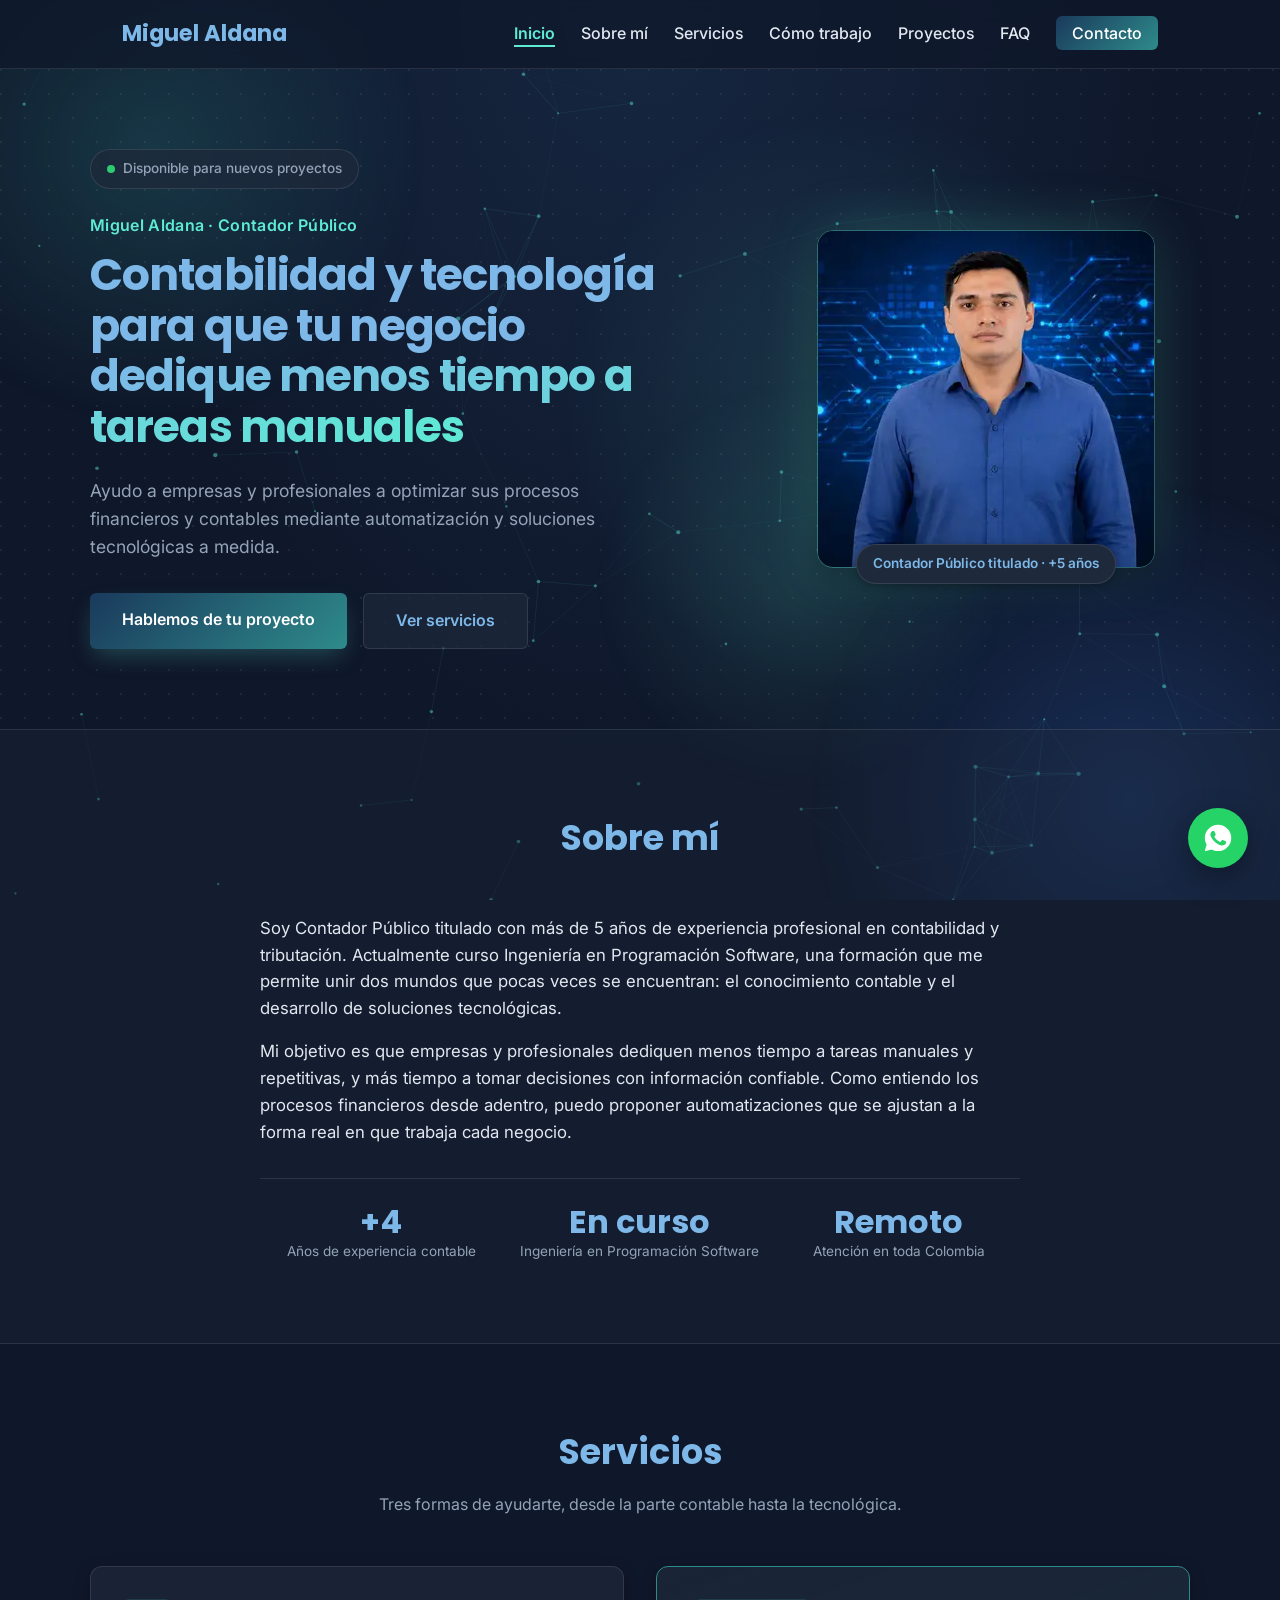
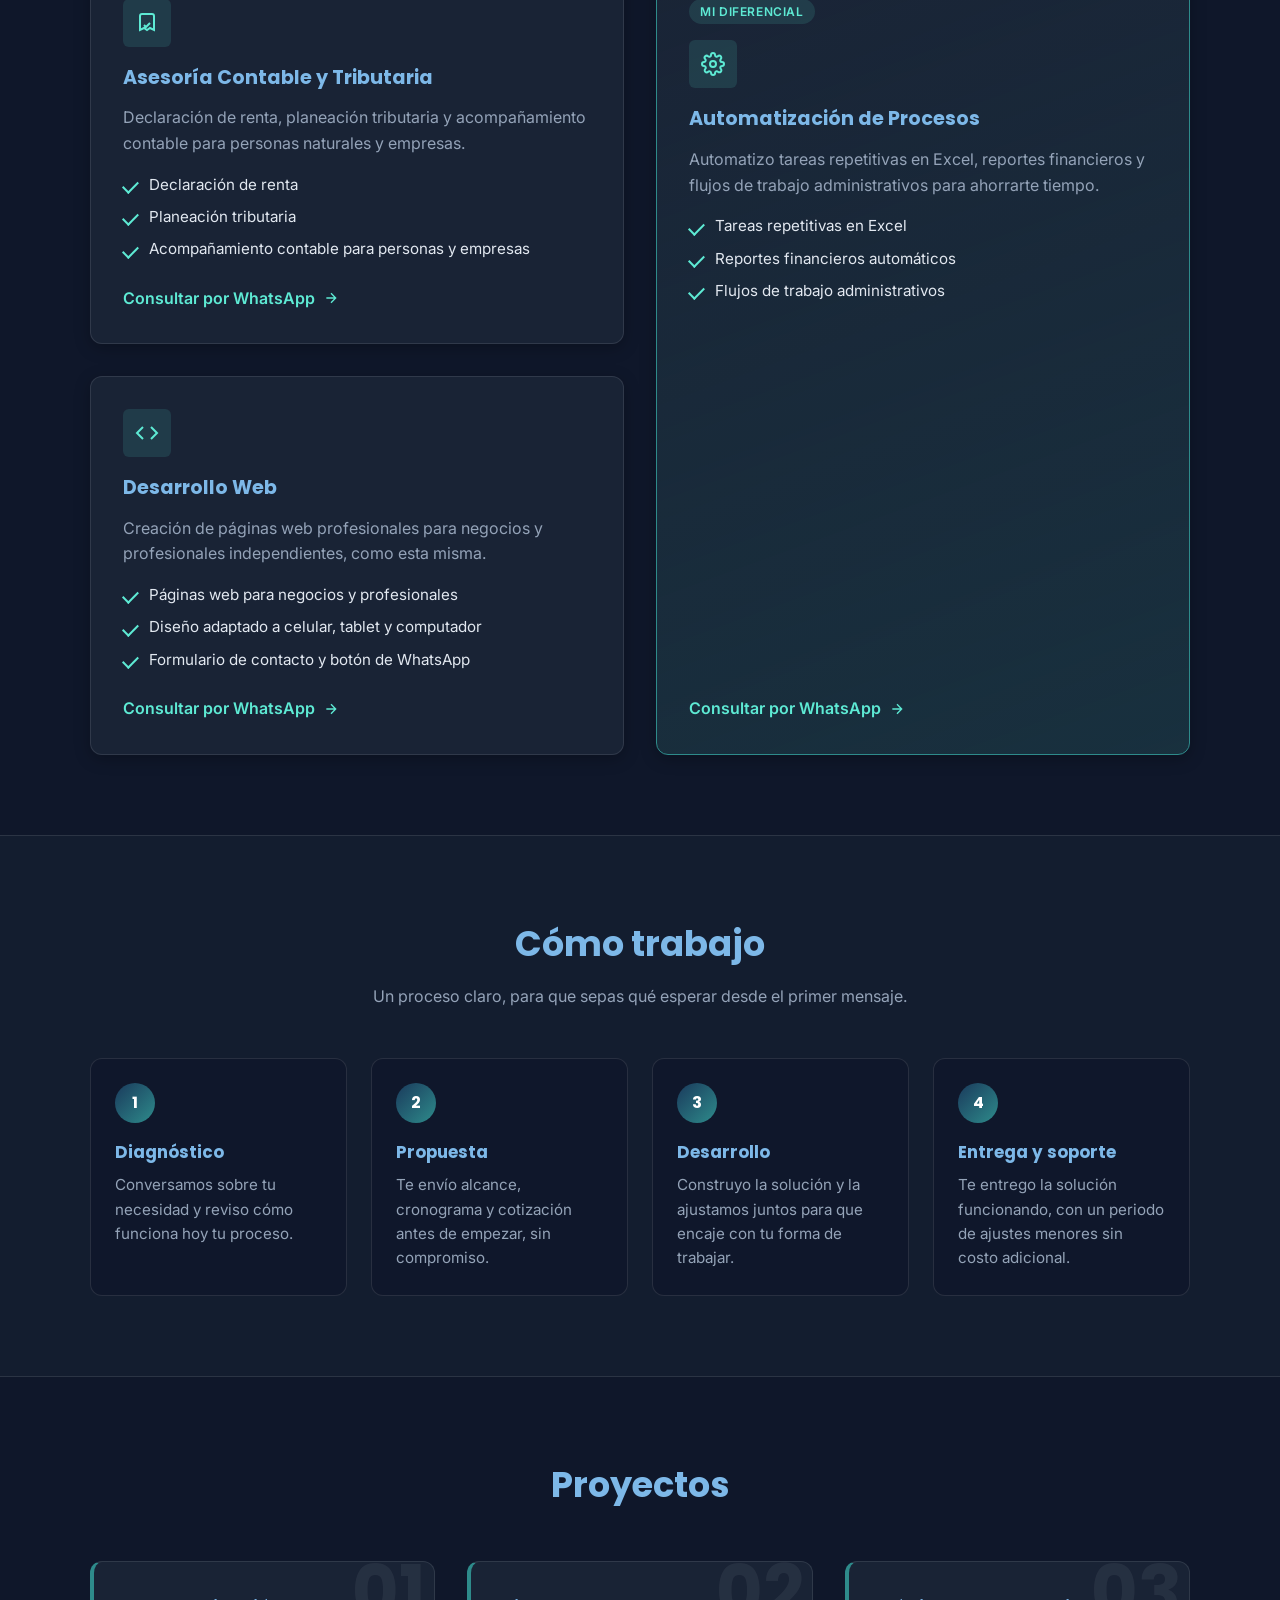
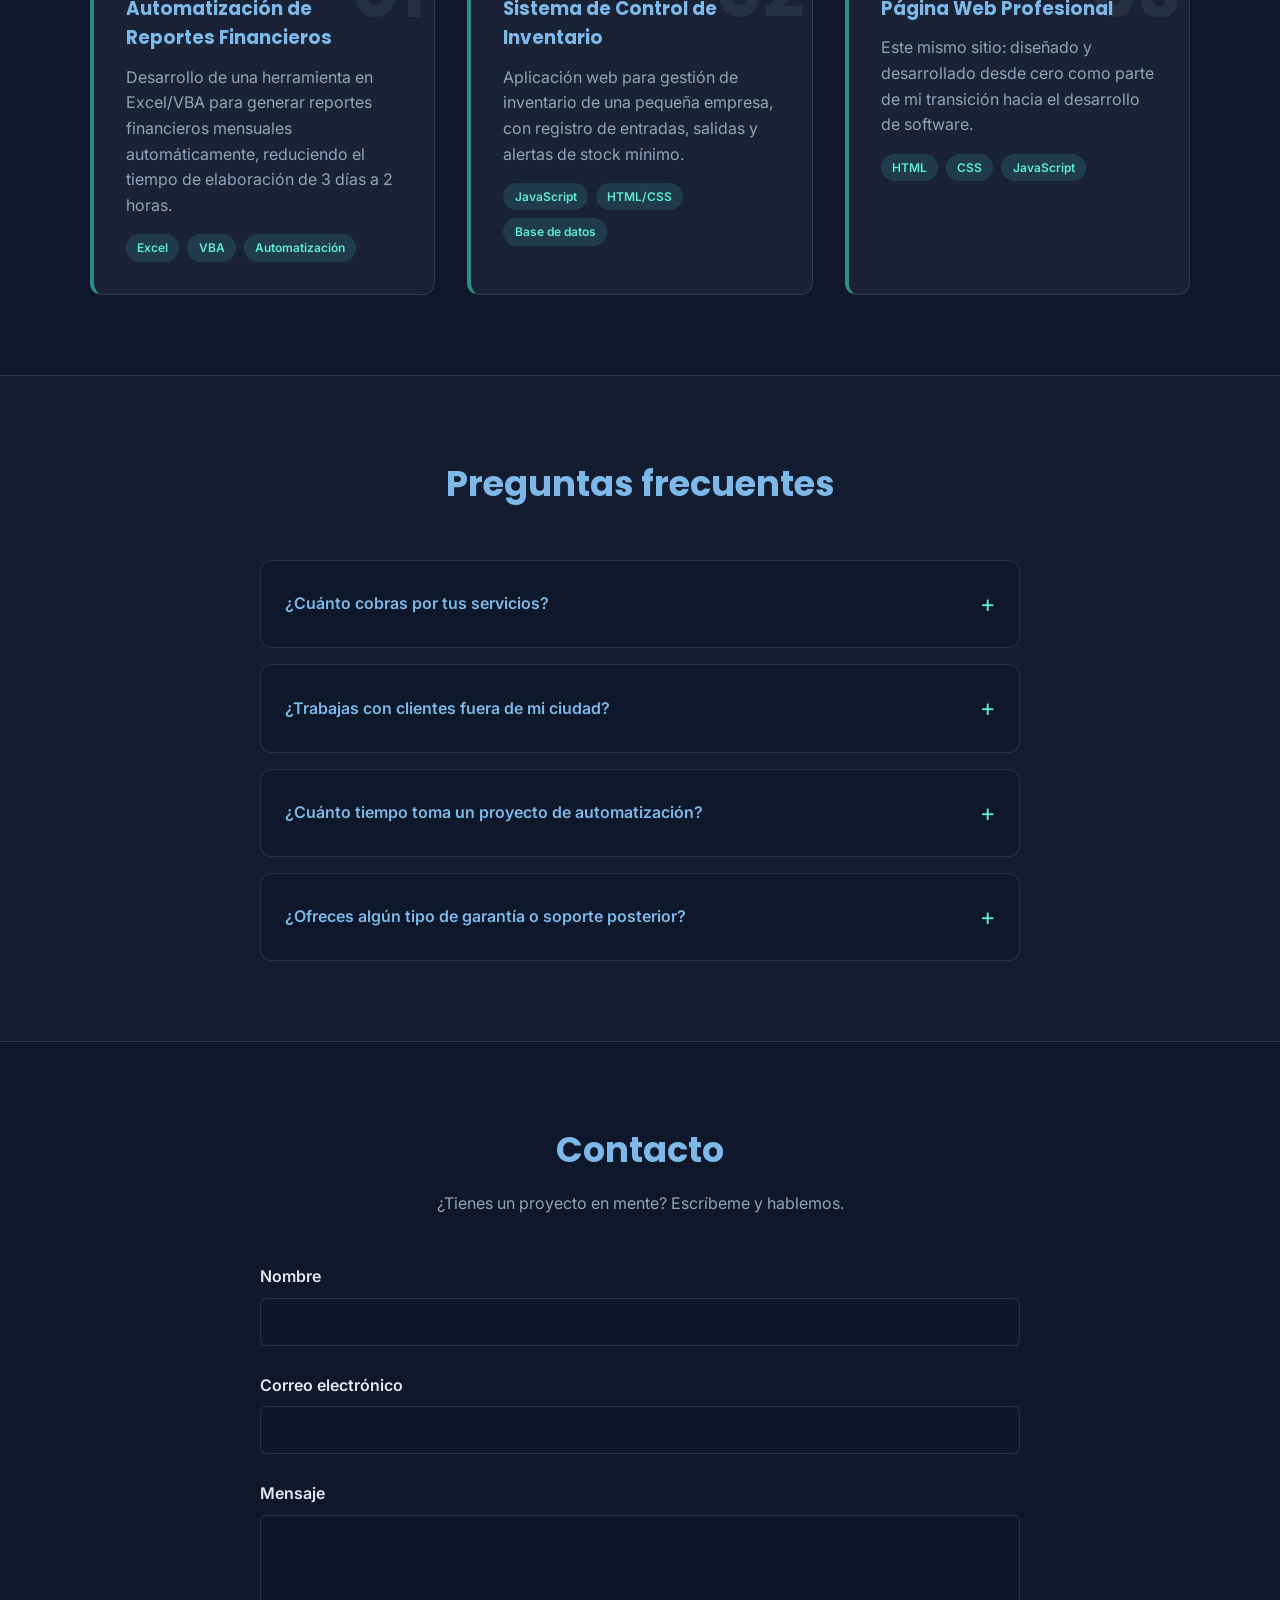
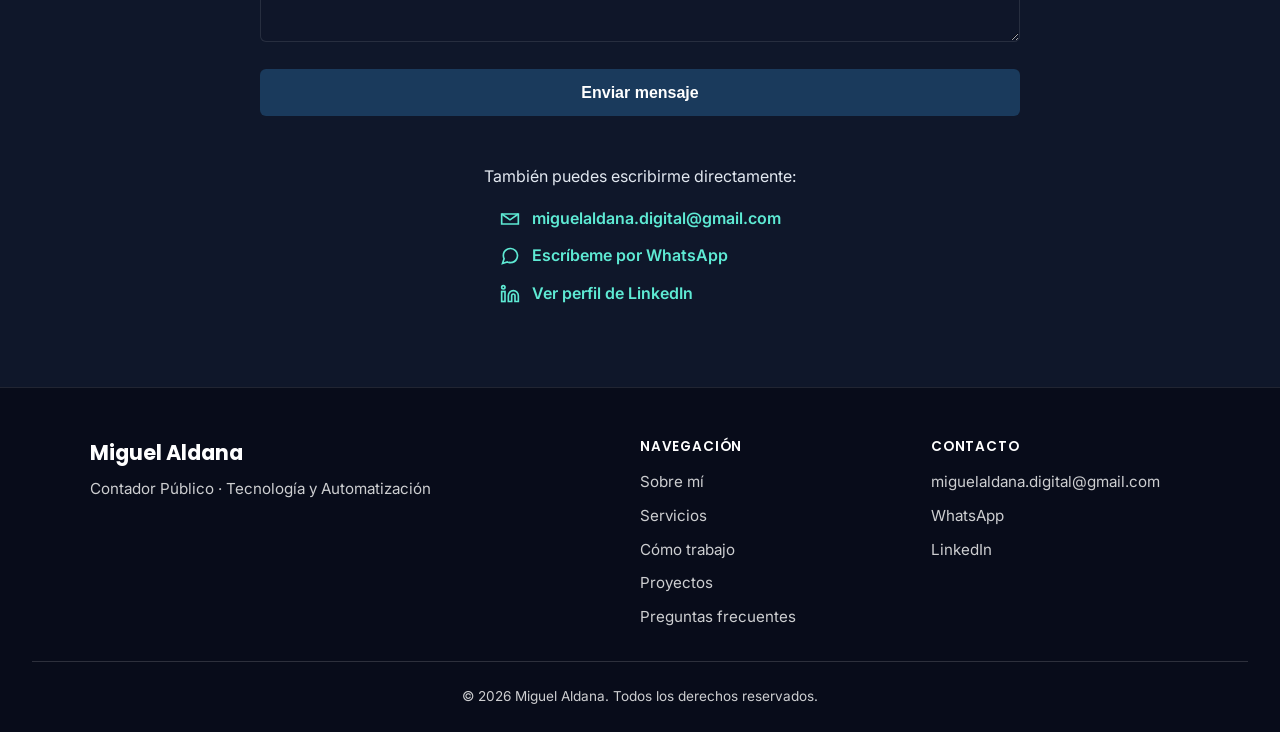
==== commit 78fb0a8d: "Fondo de constelacion interactiva en canvas (sin librerias) que se ilumina con el cursor Co-Authored" ====
--- a/index.html
+++ b/index.html
@@ -110,20 +110,14 @@
          con teclado o lector de pantalla saltarse el menú. -->
     <a class="saltar-contenido" href="#contenido">Saltar al contenido</a>
 
-    <!-- Fondo animado: figuras decorativas detrás de todo el contenido.
+    <!-- Fondo animado: luces y constelación detrás de todo el contenido.
          aria-hidden="true" = los lectores de pantalla lo ignoran. -->
     <div class="fondo-animado" aria-hidden="true">
         <span class="orbe orbe--1"></span>
         <span class="orbe orbe--2"></span>
         <span class="orbe orbe--3"></span>
-        <span class="figura figura--anillo f1"></span>
-        <span class="figura figura--cuadro f2"></span>
-        <span class="figura figura--punto f3"></span>
-        <span class="figura figura--cuadro f4"></span>
-        <span class="figura figura--anillo f5"></span>
-        <span class="figura figura--punto f6"></span>
-        <span class="figura figura--cruz f7"></span>
-        <span class="figura figura--cruz f8"></span>
+        <!-- Constelación: la dibuja JavaScript (iniciarConstelacion) -->
+        <canvas id="constelacion"></canvas>
     </div>
 
     <header>
--- a/css/style.css
+++ b/css/style.css
@@ -48,7 +48,7 @@
     --color-glow: rgba(94, 234, 212, 0.12);
     --color-pie: rgba(8, 13, 26, 0.92);
 
-    /* Fondos semitransparentes: dejan ver las figuras animadas del
+    /* Fondos semitransparentes: dejan ver la constelación animada del
        fondo a través de tarjetas y franjas, y así la página no se
        ve plana. --color-tarjeta cambia según la franja (.seccion--alterna). */
     --color-tarjeta: rgba(30, 41, 59, 0.72);
@@ -186,74 +186,13 @@
     }
 }
 
-/* Figuras geométricas pequeñas que suben girando */
-.figura {
+/* Constelación: lienzo (canvas) a pantalla completa donde JavaScript
+   dibuja los puntos y las líneas. Va encima de los orbes. */
+#constelacion {
     position: absolute;
-    bottom: -60px;
-    opacity: 0;
-    will-change: transform, opacity;
-    animation: subir-figura linear infinite;
-}
-
-.figura--anillo {
-    width: 46px;
-    height: 46px;
-    border: 2px solid rgba(94, 234, 212, 0.35);
-    border-radius: 50%;
-}
-
-.figura--cuadro {
-    width: 34px;
-    height: 34px;
-    border: 2px solid rgba(125, 184, 232, 0.35);
-    border-radius: 6px;
-}
-
-.figura--punto {
-    width: 10px;
-    height: 10px;
-    background-color: rgba(94, 234, 212, 0.5);
-    border-radius: 50%;
-}
-
-/* Cruz "+" dibujada con dos degradados (sin imágenes) */
-.figura--cruz {
-    width: 22px;
-    height: 22px;
-    background:
-        linear-gradient(rgba(125, 184, 232, 0.45), rgba(125, 184, 232, 0.45)) center / 100% 2px no-repeat,
-        linear-gradient(rgba(125, 184, 232, 0.45), rgba(125, 184, 232, 0.45)) center / 2px 100% no-repeat;
-}
-
-/* Posición horizontal, duración y retraso distintos para cada figura:
-   el retraso negativo hace que ya estén a mitad de camino al cargar */
-.f1 { left: 8%;  animation-duration: 28s; animation-delay: -4s; }
-.f2 { left: 22%; animation-duration: 34s; animation-delay: -18s; }
-.f3 { left: 38%; animation-duration: 24s; animation-delay: -10s; }
-.f4 { left: 55%; animation-duration: 38s; animation-delay: -26s; }
-.f5 { left: 70%; animation-duration: 30s; animation-delay: -2s; }
-.f6 { left: 84%; animation-duration: 26s; animation-delay: -14s; }
-.f7 { left: 92%; animation-duration: 36s; animation-delay: -30s; }
-.f8 { left: 30%; animation-duration: 40s; animation-delay: -6s; }
-
-@keyframes subir-figura {
-    0% {
-        transform: translateY(0) rotate(0deg);
-        opacity: 0;
-    }
-
-    10% {
-        opacity: 1;
-    }
-
-    90% {
-        opacity: 1;
-    }
-
-    100% {
-        transform: translateY(-115vh) rotate(360deg);
-        opacity: 0;
-    }
+    inset: 0;
+    width: 100%;
+    height: 100%;
 }
 
 
@@ -1410,14 +1349,7 @@
         text-align: center;
     }
 
-    /* En celular: menos figuras (ahorra batería) y orbes más chicos */
-    .f2,
-    .f4,
-    .f7,
-    .f8 {
-        display: none;
-    }
-
+    /* En celular: orbes más chicos */
     .orbe--1,
     .orbe--2 {
         width: 380px;
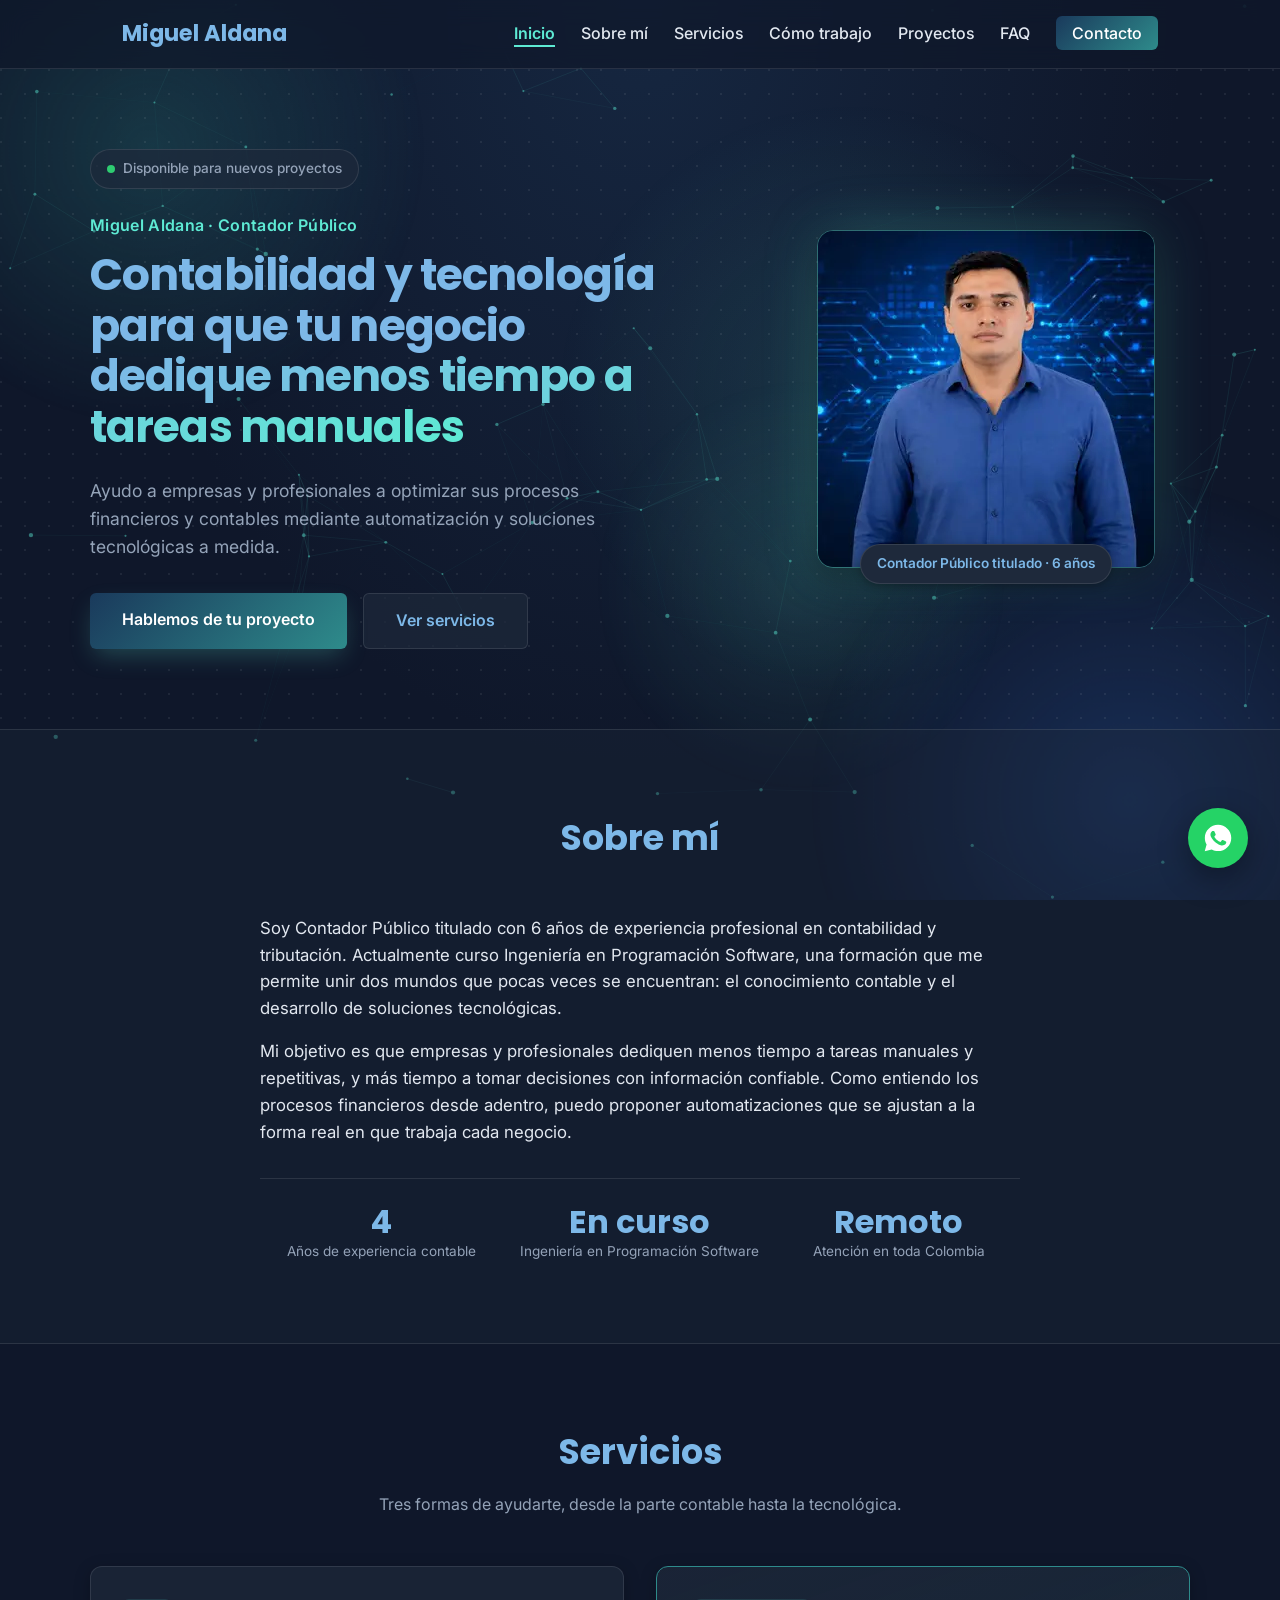
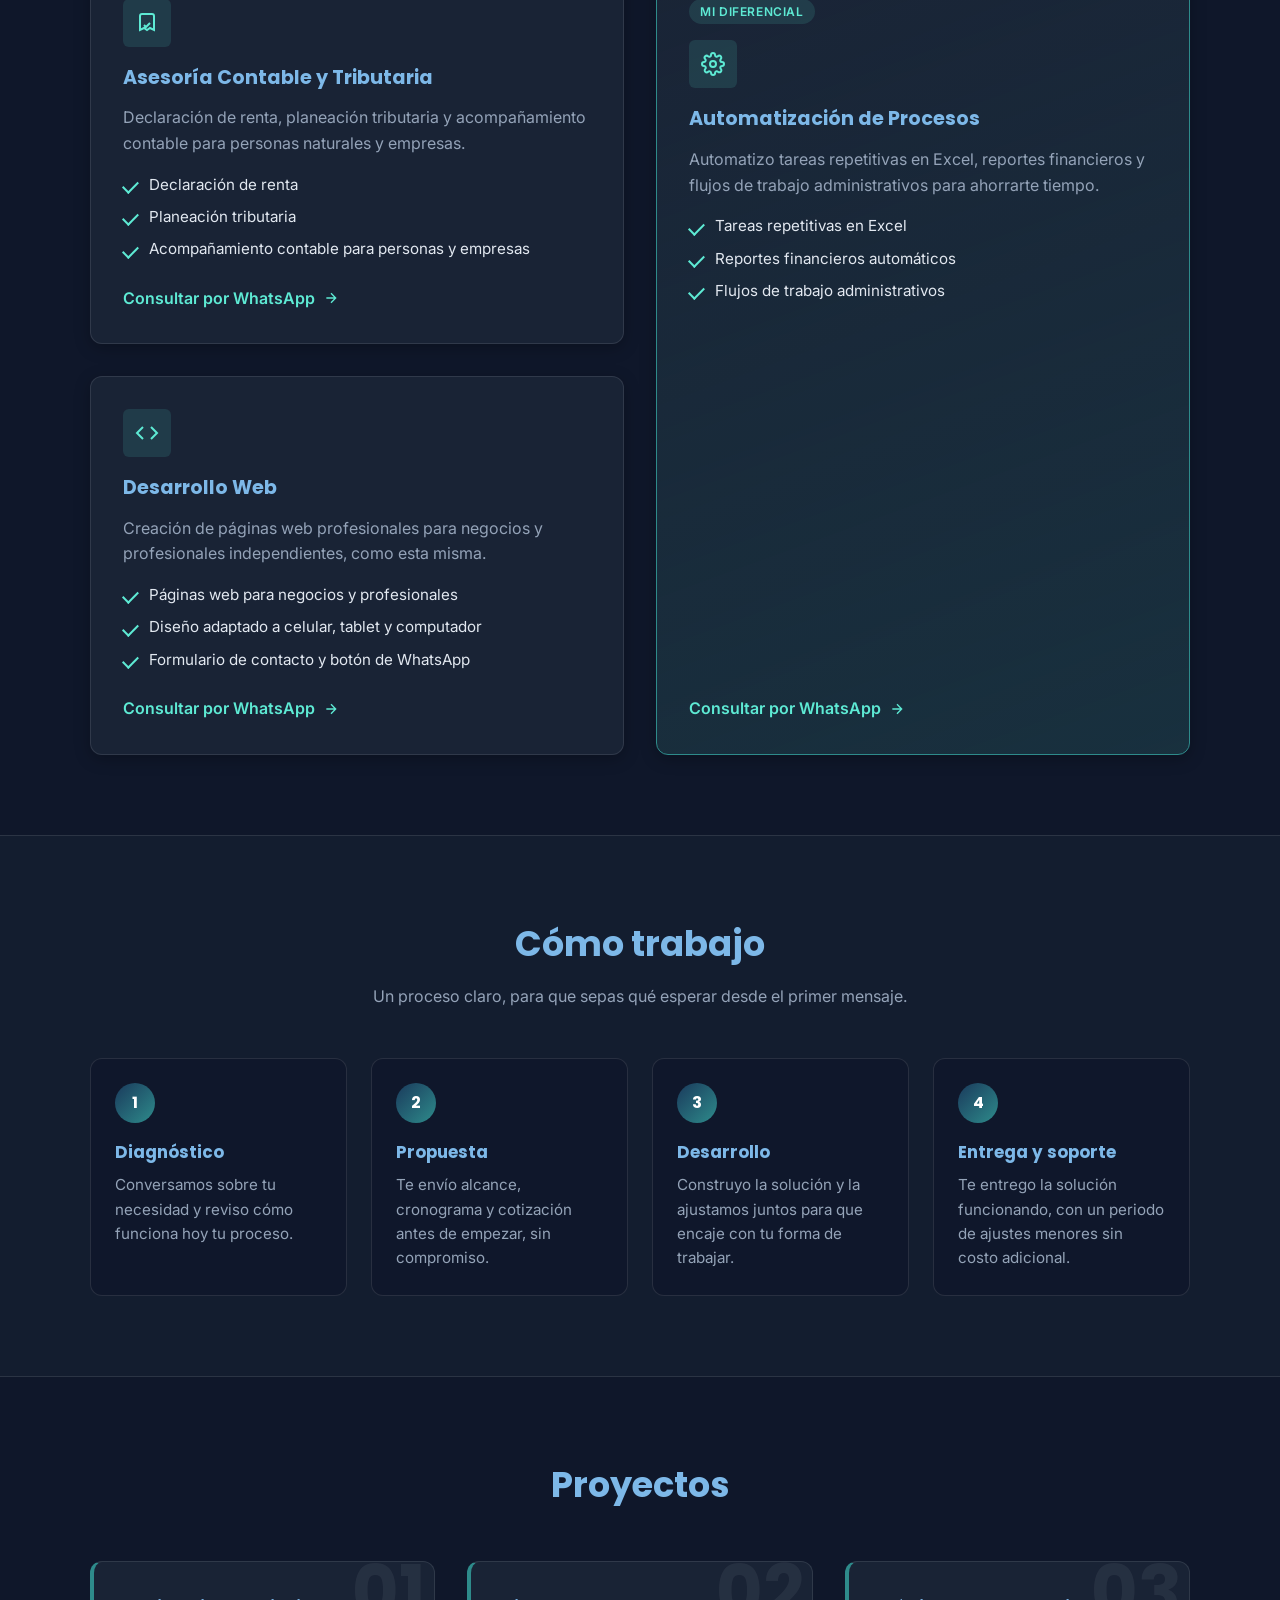
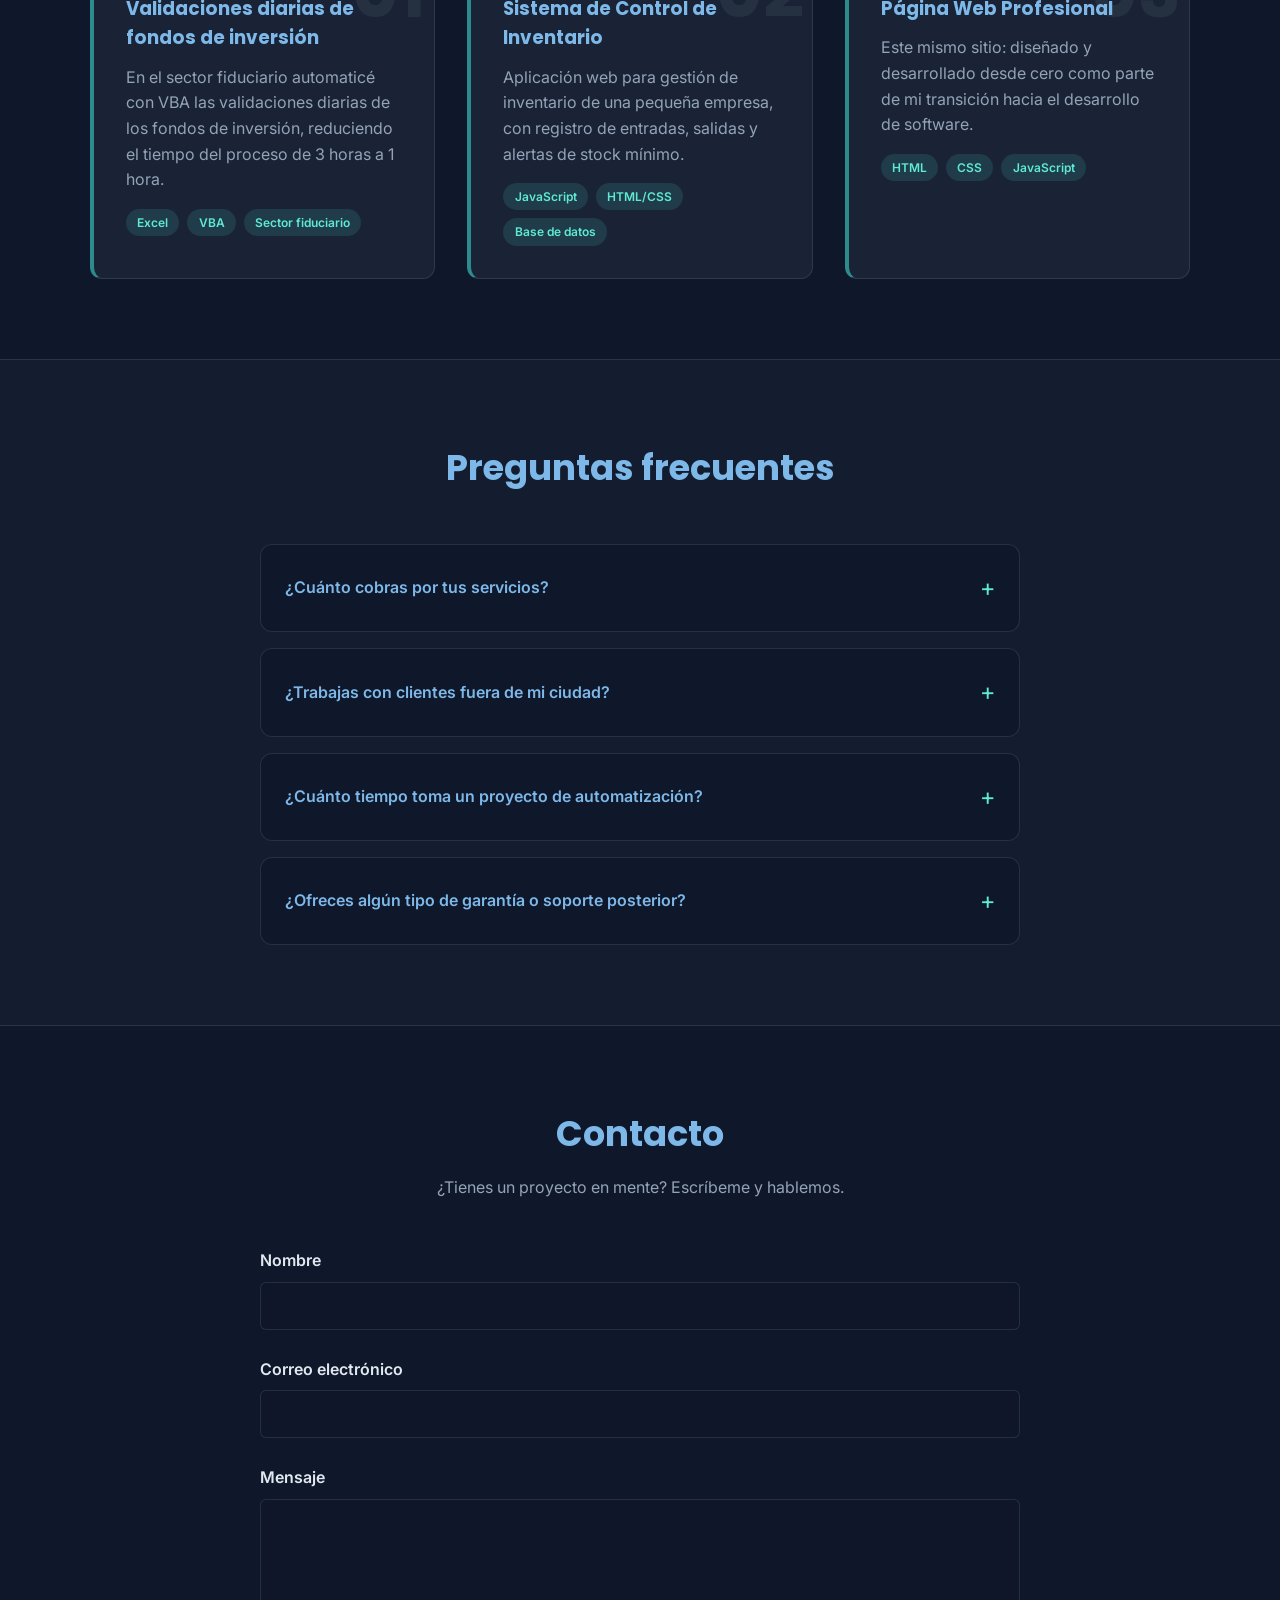
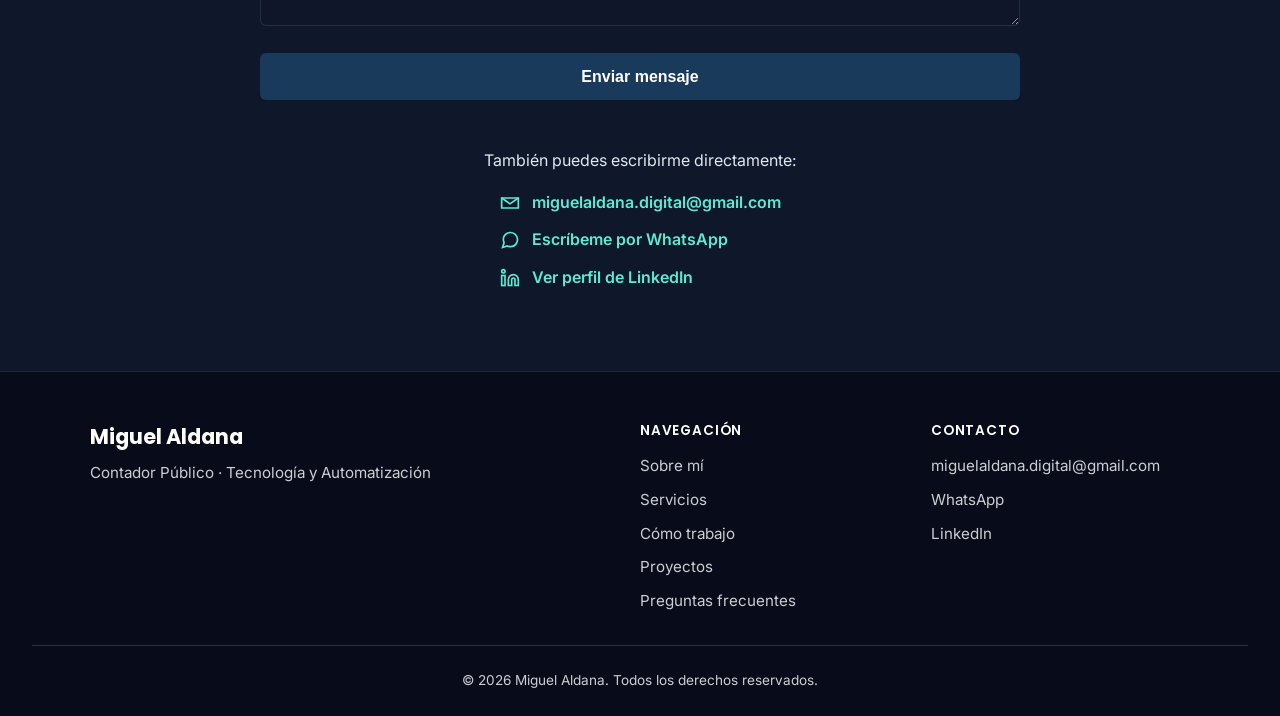
==== commit 2128c194: "Contenido verificado antes de publicar: 6 anos de experiencia y caso real de fondos de inversion Co-" ====
--- a/index.html
+++ b/index.html
@@ -6,7 +6,7 @@
     <meta name="viewport" content="width=device-width, initial-scale=1.0">
     <title>Miguel Aldana | Contador Público & Desarrollador</title>
     <meta name="description"
-        content="Asesoría contable, automatización de procesos y desarrollo web, combinando más de 5 años de experiencia contable con formación en Ingeniería en Programación Software.">
+        content="Asesoría contable, automatización de procesos y desarrollo web, combinando 6 años de experiencia contable con formación en Ingeniería en Programación Software.">
 
 
     <link rel="canonical" href="https://maldanagaitan-del.github.io/perfil-profesional/">
@@ -19,7 +19,7 @@
     <meta property="og:url" content="https://maldanagaitan-del.github.io/perfil-profesional/">
     <meta property="og:title" content="Miguel Aldana | Contador Público & Desarrollador">
     <meta property="og:description"
-        content="Asesoría contable, automatización de procesos y desarrollo web, combinando más de 5 años de experiencia contable con formación en Ingeniería en Programación Software.">
+        content="Asesoría contable, automatización de procesos y desarrollo web, combinando 6 años de experiencia contable con formación en Ingeniería en Programación Software.">
     <meta property="og:image" content="https://maldanagaitan-del.github.io/perfil-profesional/img/og-portada.jpg">
     <meta property="og:image:width" content="1200">
     <meta property="og:image:height" content="630">
@@ -181,7 +181,7 @@
                          (sin loading="lazy") para no retrasar la página. -->
                     <img src="img/foto-perfil.webp" alt="Miguel Aldana, Contador Público" width="336" height="336"
                         fetchpriority="high" decoding="async">
-                    <span class="hero-credencial">Contador Público titulado · +5 años</span>
+                    <span class="hero-credencial">Contador Público titulado · 6 años</span>
                 </div>
             </div>
         </section>
@@ -193,7 +193,7 @@
                 <div class="texto-sobre-mi">
                     <!-- BORRADOR: revisa y ajusta este texto con tus palabras -->
                     <p>
-                        Soy Contador Público titulado con más de 5 años de experiencia
+                        Soy Contador Público titulado con 6 años de experiencia
                         profesional en contabilidad y tributación. Actualmente curso
                         Ingeniería en Programación Software, una formación que me
                         permite unir dos mundos que pocas veces se encuentran: el
@@ -212,7 +212,7 @@
                      que Google y quien navegue sin JavaScript no vean "0". -->
                 <div class="grid-contadores">
                     <div class="contador">
-                        <span class="valor-destacado">+<span class="numero-contador" data-hasta="5">5</span></span>
+                        <span class="valor-destacado"><span class="numero-contador" data-hasta="6">6</span></span>
                         <p>Años de experiencia contable</p>
                     </div>
                     <div class="contador">
@@ -353,16 +353,16 @@
                 <div class="grid-proyectos">
 
                     <article class="tarjeta-proyecto">
-                        <h3>Automatización de Reportes Financieros</h3>
-                        <p>
-                            Desarrollo de una herramienta en Excel/VBA para generar
-                            reportes financieros mensuales automáticamente, reduciendo
-                            el tiempo de elaboración de 3 días a 2 horas.
+                        <h3>Validaciones diarias de fondos de inversión</h3>
+                        <p>
+                            En el sector fiduciario automaticé con VBA las validaciones
+                            diarias de los fondos de inversión, reduciendo el tiempo
+                            del proceso de 3 horas a 1 hora.
                         </p>
                         <div class="etiquetas-proyecto">
                             <span class="etiqueta">Excel</span>
                             <span class="etiqueta">VBA</span>
-                            <span class="etiqueta">Automatización</span>
+                            <span class="etiqueta">Sector fiduciario</span>
                         </div>
                     </article>
 
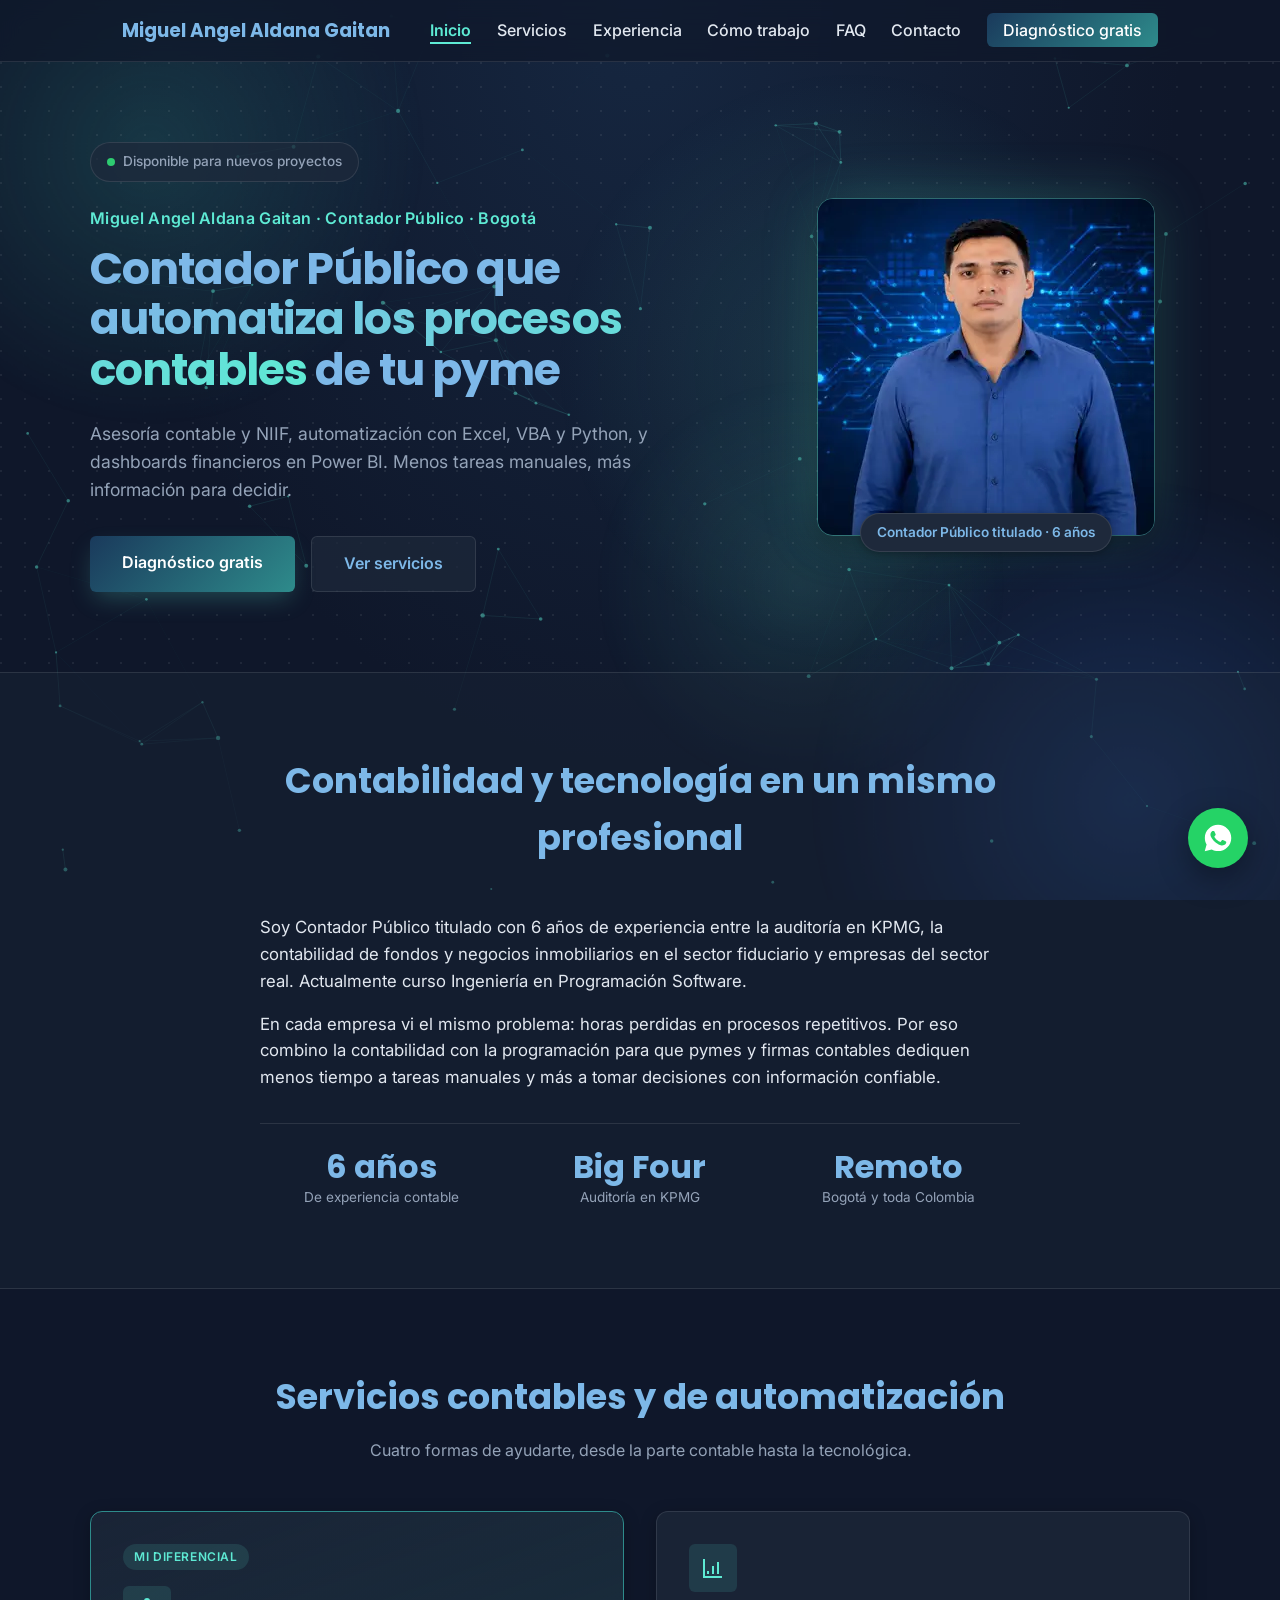
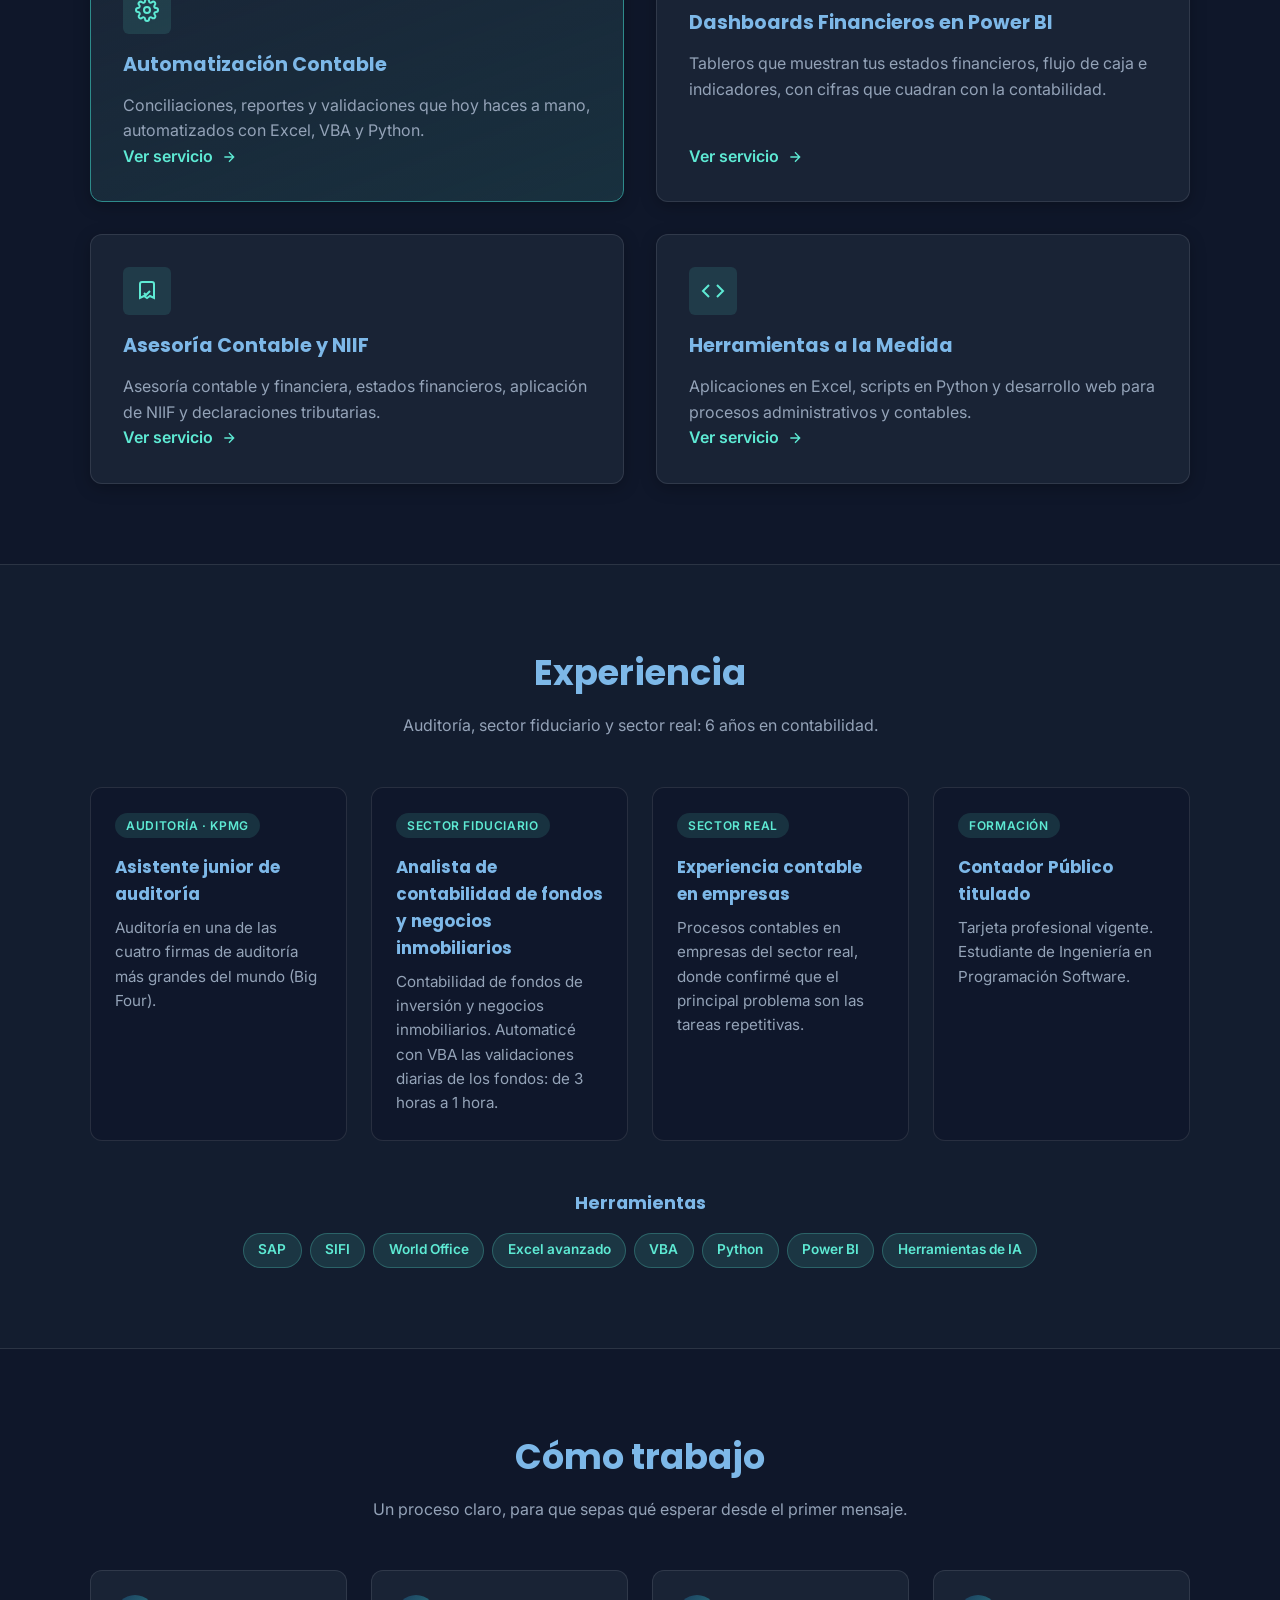
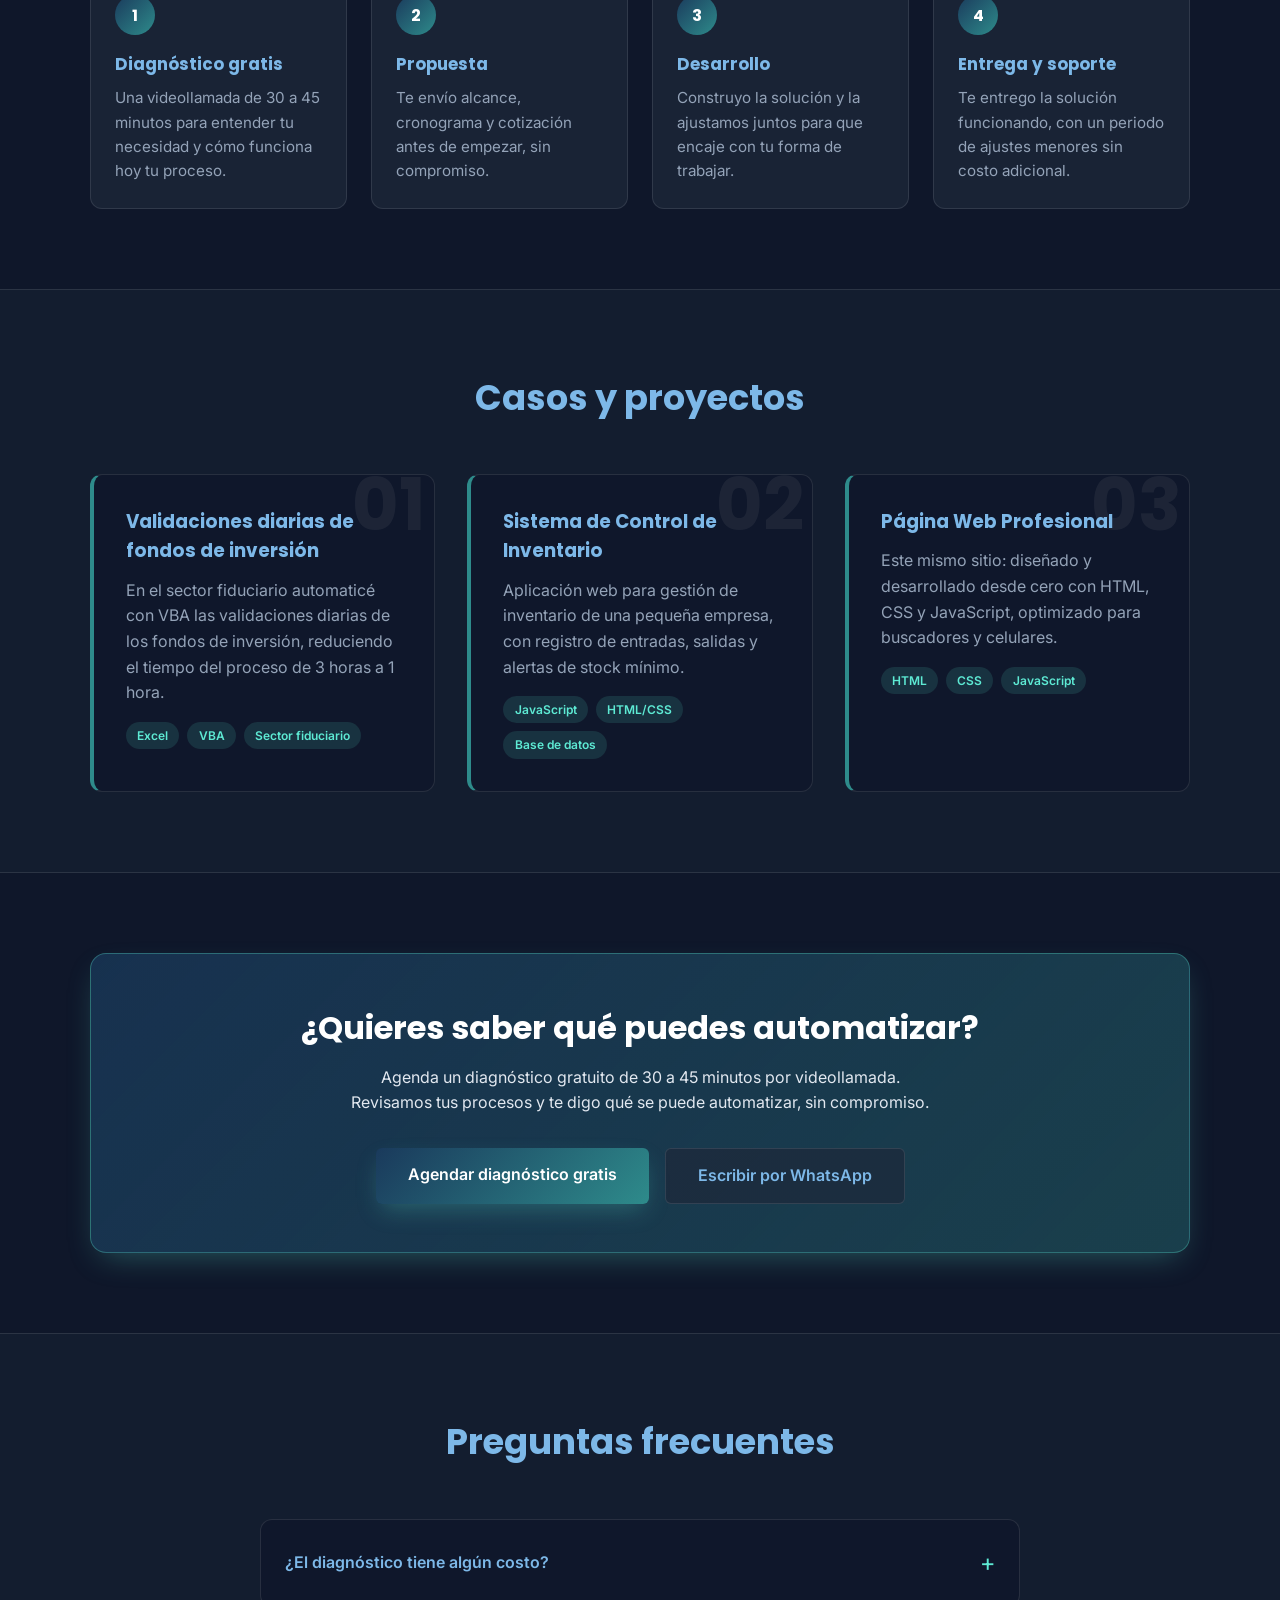
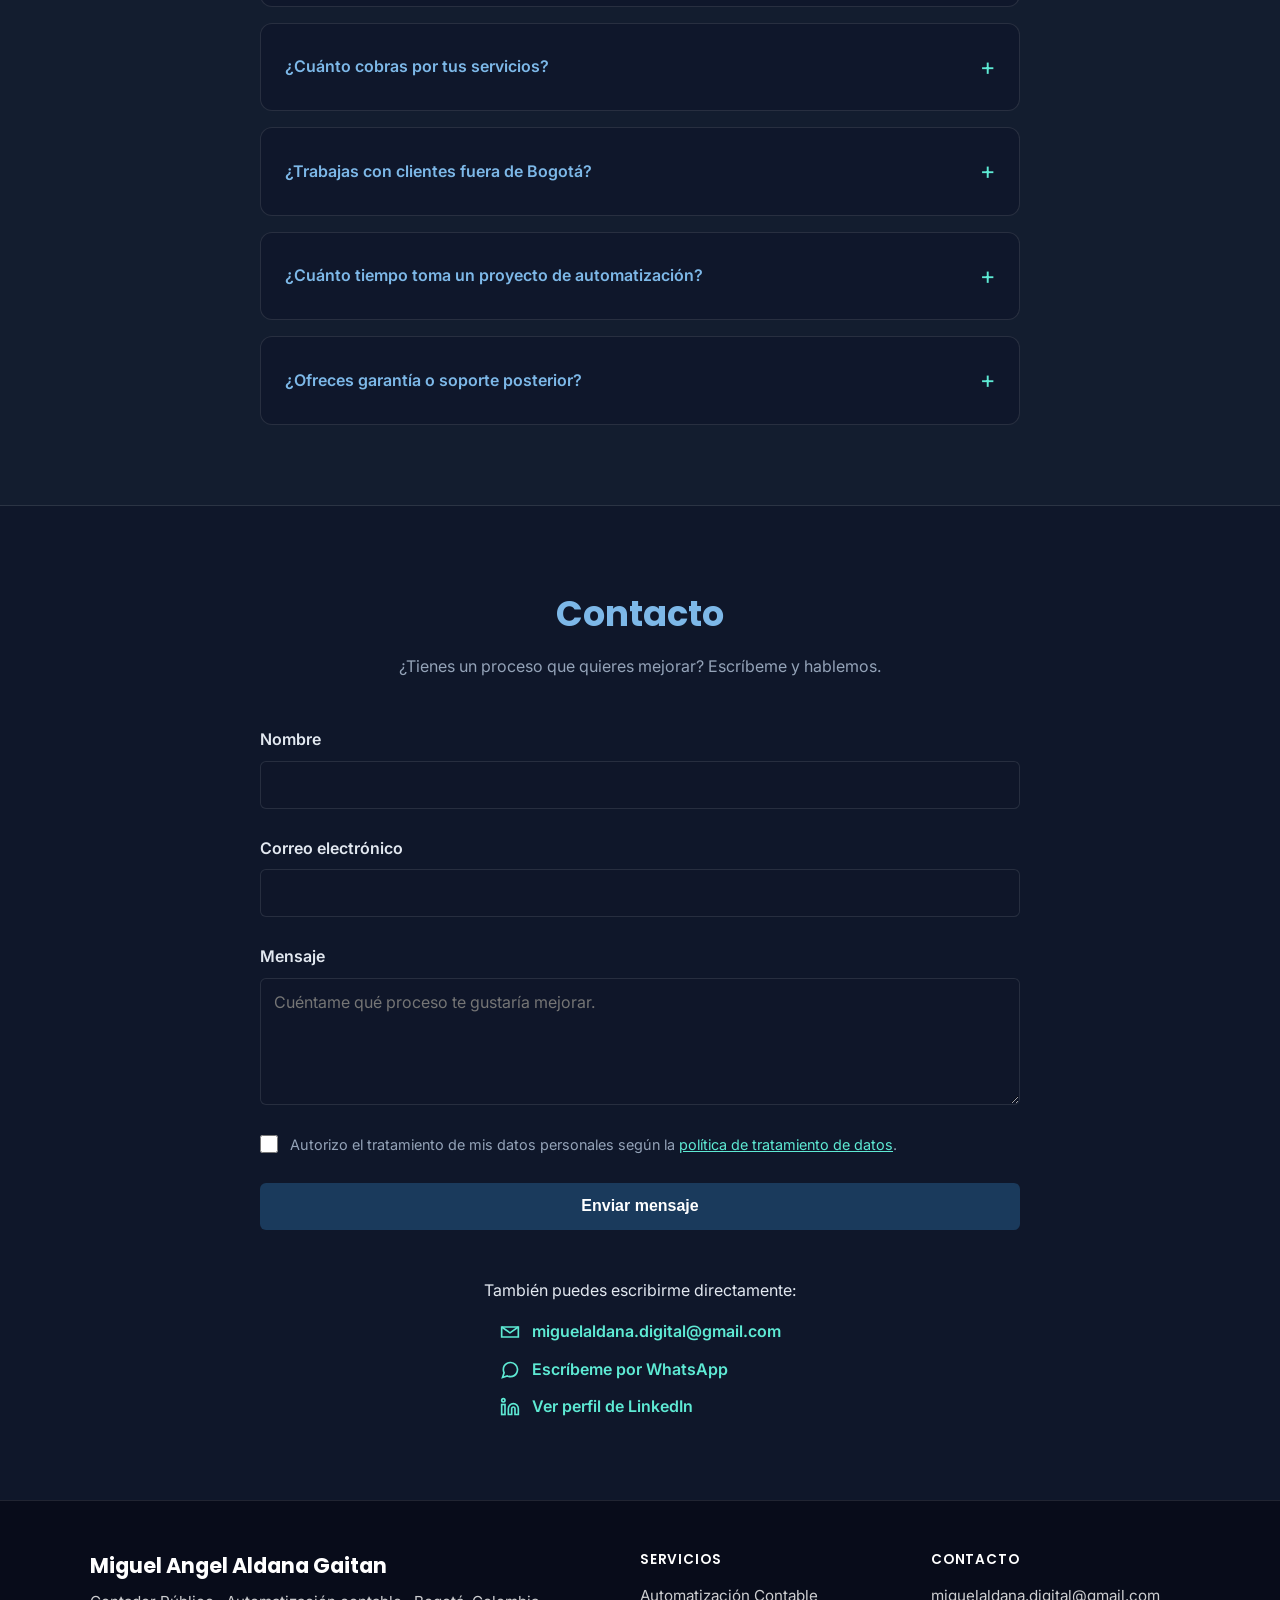
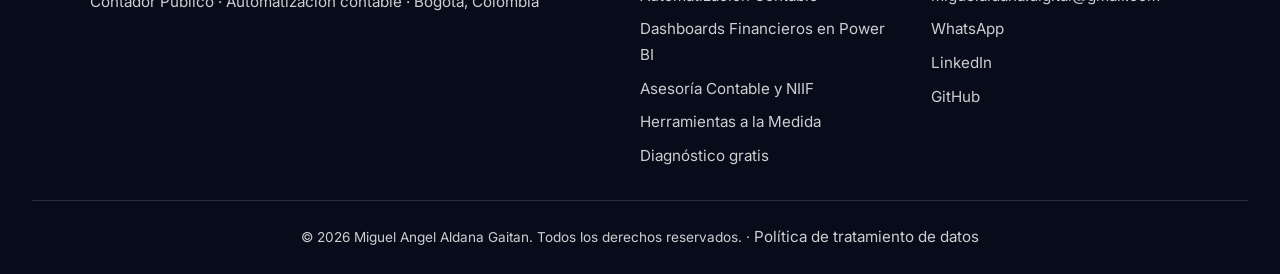
==== commit 459f6116: "Fase 6 SEO: sitio multipagina (4 servicios, diagnostico gratis, privacidad, 404), experiencia, datos" ====
--- a/index.html
+++ b/index.html
@@ -4,30 +4,25 @@
 <head>
     <meta charset="UTF-8">
     <meta name="viewport" content="width=device-width, initial-scale=1.0">
-    <title>Miguel Aldana | Contador Público & Desarrollador</title>
-    <meta name="description"
-        content="Asesoría contable, automatización de procesos y desarrollo web, combinando 6 años de experiencia contable con formación en Ingeniería en Programación Software.">
-
-
+    <title>Contador y Automatización Contable | Miguel Angel Aldana Gaitan</title>
+    <meta name="description" content="Contador Público en Bogotá con experiencia en KPMG y el sector fiduciario. Automatizo procesos contables con Excel, Python y Power BI para pymes. Diagnóstico gratis.">
     <link rel="canonical" href="https://maldanagaitan-del.github.io/perfil-profesional/">
     <meta name="theme-color" content="#0f172a">
     <link rel="manifest" href="img/favicon/site.webmanifest">
 
     <meta property="og:type" content="website">
     <meta property="og:locale" content="es_CO">
-    <meta property="og:site_name" content="Miguel Aldana">
+    <meta property="og:site_name" content="Miguel Angel Aldana Gaitan">
     <meta property="og:url" content="https://maldanagaitan-del.github.io/perfil-profesional/">
-    <meta property="og:title" content="Miguel Aldana | Contador Público & Desarrollador">
-    <meta property="og:description"
-        content="Asesoría contable, automatización de procesos y desarrollo web, combinando 6 años de experiencia contable con formación en Ingeniería en Programación Software.">
+    <meta property="og:title" content="Contador y Automatización Contable | Miguel Angel Aldana Gaitan">
+    <meta property="og:description" content="Contador Público en Bogotá con experiencia en KPMG y el sector fiduciario. Automatizo procesos contables con Excel, Python y Power BI para pymes. Diagnóstico gratis.">
     <meta property="og:image" content="https://maldanagaitan-del.github.io/perfil-profesional/img/og-portada.jpg">
     <meta property="og:image:width" content="1200">
     <meta property="og:image:height" content="630">
-    <meta property="og:image:alt" content="Logo de Miguel Aldana: Contador Público, Tecnología y Automatización">
-
+    <meta property="og:image:alt" content="Logo de Miguel Angel Aldana Gaitan: Contador Público, Tecnología y Automatización">
     <meta name="twitter:card" content="summary_large_image">
-    <meta name="twitter:title" content="Miguel Aldana | Contador Público & Desarrollador">
-    <meta name="twitter:description" content="Asesoría contable, automatización de procesos y desarrollo web.">
+    <meta name="twitter:title" content="Contador y Automatización Contable | Miguel Angel Aldana Gaitan">
+    <meta name="twitter:description" content="Contador Público en Bogotá con experiencia en KPMG y el sector fiduciario. Automatizo procesos contables con Excel, Python y Power BI para pymes. Diagnóstico gratis.">
     <meta name="twitter:image" content="https://maldanagaitan-del.github.io/perfil-profesional/img/og-portada.jpg">
 
     <link rel="preconnect" href="https://fonts.googleapis.com">
@@ -43,97 +38,145 @@
     <script type="application/ld+json">
 {
   "@context": "https://schema.org",
-  "@type": "ProfessionalService",
-  "name": "Miguel Aldana - Contador Público",
-  "description": "Asesoría contable y tributaria, automatización de procesos y desarrollo web.",
-  "url": "https://maldanagaitan-del.github.io/perfil-profesional/",
-  "image": "https://maldanagaitan-del.github.io/perfil-profesional/img/og-portada.jpg",
-  "email": "miguelaldana.digital@gmail.com",
-  "telephone": "+57 314 238 9938",
-  "areaServed": {
-    "@type": "Country",
-    "name": "Colombia"
-  },
-  "sameAs": [
-    "https://www.linkedin.com/in/miguel-angel-aldana-gaitan-1a34941b9"
-  ],
-  "founder": {
-    "@type": "Person",
-    "name": "Miguel Aldana",
-    "jobTitle": "Contador Público",
-    "sameAs": [
-      "https://www.linkedin.com/in/miguel-angel-aldana-gaitan-1a34941b9"
-    ]
-  },
-  "knowsAbout": [
-    "Contabilidad",
-    "Tributaria",
-    "Declaración de renta",
-    "Automatización de procesos",
-    "Excel",
-    "Desarrollo web"
-  ],
-  "hasOfferCatalog": {
-    "@type": "OfferCatalog",
-    "name": "Servicios",
-    "itemListElement": [
-      {
-        "@type": "Offer",
-        "itemOffered": {
-          "@type": "Service",
-          "name": "Asesoría Contable y Tributaria"
-        }
+  "@graph": [
+    {
+      "@type": "Person",
+      "@id": "https://maldanagaitan-del.github.io/perfil-profesional/#persona",
+      "name": "Miguel Angel Aldana Gaitan",
+      "jobTitle": "Contador Público",
+      "url": "https://maldanagaitan-del.github.io/perfil-profesional/",
+      "image": "https://maldanagaitan-del.github.io/perfil-profesional/img/foto-perfil.webp",
+      "email": "mailto:miguelaldana.digital@gmail.com",
+      "address": {
+        "@type": "PostalAddress",
+        "addressLocality": "Bogotá",
+        "addressCountry": "CO"
       },
-      {
-        "@type": "Offer",
-        "itemOffered": {
-          "@type": "Service",
-          "name": "Automatización de Procesos"
-        }
+      "sameAs": [
+        "https://www.linkedin.com/in/miguel-angel-aldana-gaitan-1a34941b9",
+        "https://github.com/maldanagaitan-del"
+      ],
+      "knowsAbout": [
+        "Contabilidad",
+        "NIIF",
+        "Automatización de procesos contables",
+        "Excel",
+        "VBA",
+        "Python",
+        "Power BI",
+        "SAP",
+        "Contabilidad fiduciaria"
+      ]
+    },
+    {
+      "@type": "ProfessionalService",
+      "@id": "https://maldanagaitan-del.github.io/perfil-profesional/#servicio",
+      "name": "Miguel Angel Aldana Gaitan - Contador Público",
+      "description": "Asesoría contable, NIIF, automatización de procesos contables y dashboards financieros para pymes.",
+      "url": "https://maldanagaitan-del.github.io/perfil-profesional/",
+      "image": "https://maldanagaitan-del.github.io/perfil-profesional/img/og-portada.jpg",
+      "email": "miguelaldana.digital@gmail.com",
+      "telephone": "+57 314 238 9938",
+      "address": {
+        "@type": "PostalAddress",
+        "addressLocality": "Bogotá",
+        "addressCountry": "CO"
       },
-      {
-        "@type": "Offer",
-        "itemOffered": {
-          "@type": "Service",
-          "name": "Desarrollo Web"
-        }
+      "areaServed": {
+        "@type": "Country",
+        "name": "Colombia"
+      },
+      "founder": {
+        "@id": "https://maldanagaitan-del.github.io/perfil-profesional/#persona"
+      },
+      "sameAs": [
+        "https://www.linkedin.com/in/miguel-angel-aldana-gaitan-1a34941b9"
+      ],
+      "hasOfferCatalog": {
+        "@type": "OfferCatalog",
+        "name": "Servicios",
+        "itemListElement": [
+          {
+            "@type": "Offer",
+            "itemOffered": {
+              "@type": "Service",
+              "name": "Automatización Contable",
+              "url": "https://maldanagaitan-del.github.io/perfil-profesional/automatizacion-contable/"
+            }
+          },
+          {
+            "@type": "Offer",
+            "itemOffered": {
+              "@type": "Service",
+              "name": "Dashboards Financieros en Power BI",
+              "url": "https://maldanagaitan-del.github.io/perfil-profesional/dashboards-power-bi/"
+            }
+          },
+          {
+            "@type": "Offer",
+            "itemOffered": {
+              "@type": "Service",
+              "name": "Asesoría Contable y NIIF",
+              "url": "https://maldanagaitan-del.github.io/perfil-profesional/contabilidad-niif/"
+            }
+          },
+          {
+            "@type": "Offer",
+            "itemOffered": {
+              "@type": "Service",
+              "name": "Herramientas a la Medida",
+              "url": "https://maldanagaitan-del.github.io/perfil-profesional/herramientas-a-la-medida/"
+            }
+          },
+          {
+            "@type": "Offer",
+            "price": "0",
+            "priceCurrency": "COP",
+            "itemOffered": {
+              "@type": "Service",
+              "name": "Diagnóstico de automatización contable",
+              "url": "https://maldanagaitan-del.github.io/perfil-profesional/diagnostico-automatizacion/"
+            }
+          }
+        ]
       }
-    ]
-  }
+    },
+    {
+      "@type": "WebSite",
+      "name": "Miguel Angel Aldana Gaitan",
+      "url": "https://maldanagaitan-del.github.io/perfil-profesional/",
+      "inLanguage": "es-CO"
+    }
+  ]
 }
-</script>
+    </script>
 </head>
-
-<body>
-
-    <!-- Enlace oculto que aparece al presionar Tab: permite a quien navega
-         con teclado o lector de pantalla saltarse el menú. -->
+<body data-pagina="inicio">
+
+    <!-- Enlace oculto que aparece al presionar Tab -->
     <a class="saltar-contenido" href="#contenido">Saltar al contenido</a>
 
-    <!-- Fondo animado: luces y constelación detrás de todo el contenido.
-         aria-hidden="true" = los lectores de pantalla lo ignoran. -->
+    <!-- Fondo animado: luces y constelación (aria-hidden: lo ignoran los lectores de pantalla) -->
     <div class="fondo-animado" aria-hidden="true">
         <span class="orbe orbe--1"></span>
         <span class="orbe orbe--2"></span>
         <span class="orbe orbe--3"></span>
-        <!-- Constelación: la dibuja JavaScript (iniciarConstelacion) -->
         <canvas id="constelacion"></canvas>
     </div>
 
     <header>
         <nav aria-label="Navegación principal">
-            <a href="#inicio" class="logo">Miguel Aldana</a>
+            <a href="#inicio" class="logo">Miguel Angel Aldana Gaitan</a>
 
             <div class="nav-acciones">
                 <ul class="nav-links" id="navLinks">
-                    <li><a href="#inicio">Inicio</a></li>
-                    <li><a href="#sobre-mi">Sobre mí</a></li>
+                    <li><a href="#inicio" aria-current="page">Inicio</a></li>
                     <li><a href="#servicios">Servicios</a></li>
+                    <li><a href="#experiencia">Experiencia</a></li>
                     <li><a href="#proceso">Cómo trabajo</a></li>
-                    <li><a href="#proyectos">Proyectos</a></li>
                     <li><a href="#preguntas-frecuentes">FAQ</a></li>
-                    <!-- El último enlace se ve como botón: es la acción principal -->
-                    <li><a href="#contacto" class="nav-cta">Contacto</a></li>
+                    <li><a href="#contacto">Contacto</a></li>
+                    <li><a href="diagnostico-automatizacion/" class="nav-cta">Diagnóstico gratis</a></li>
                 </ul>
                 <button class="btn-menu" id="btnMenu" type="button" aria-label="Abrir menú"
                     aria-expanded="false" aria-controls="navLinks">
@@ -145,12 +188,6 @@
         </nav>
     </header>
 
-    <!-- ESTRUCTURA DE CADA SECCIÓN
-         <section class="seccion">        franja a todo el ancho (fondo)
-           <div class="contenedor">       ancho máximo y centrado
-         "seccion--alterna" cambia el fondo para separar visualmente
-         las franjas. La animación de aparición va en el contenedor,
-         así el fondo de la franja nunca queda "vacío". -->
     <main id="contenido" tabindex="-1">
 
         <!-- ===== INICIO (HERO) ===== -->
@@ -161,25 +198,24 @@
                         <span class="punto-verde"></span>
                         Disponible para nuevos proyectos
                     </span>
-                    <p class="hero-nombre">Miguel Aldana · Contador Público</p>
+                    <p class="hero-nombre">Miguel Angel Aldana Gaitan · Contador Público · Bogotá</p>
                     <h1>
-                        Contabilidad y tecnología para que tu negocio
-                        <span class="resaltado">dedique menos tiempo a tareas manuales</span>
+                        Contador Público que
+                        <span class="resaltado">automatiza los procesos contables</span>
+                        de tu pyme
                     </h1>
                     <p class="descripcion">
-                        Ayudo a empresas y profesionales a optimizar sus procesos financieros
-                        y contables mediante automatización y soluciones tecnológicas a medida.
+                        Asesoría contable y NIIF, automatización con Excel, VBA y Python, y dashboards
+                        financieros en Power BI. Menos tareas manuales, más información para decidir.
                     </p>
                     <div class="hero-acciones">
-                        <a href="#contacto" class="btn-principal">Hablemos de tu proyecto</a>
+                        <a href="diagnostico-automatizacion/" class="btn-principal">Diagnóstico gratis</a>
                         <a href="#servicios" class="btn-secundario">Ver servicios</a>
                     </div>
                 </div>
 
                 <div class="hero-foto">
-                    <!-- La foto es lo primero que se ve: se carga con prioridad
-                         (sin loading="lazy") para no retrasar la página. -->
-                    <img src="img/foto-perfil.webp" alt="Miguel Aldana, Contador Público" width="336" height="336"
+                    <img src="img/foto-perfil.webp" alt="Miguel Angel Aldana Gaitan, Contador Público" width="336" height="336"
                         fetchpriority="high" decoding="async">
                     <span class="hero-credencial">Contador Público titulado · 6 años</span>
                 </div>
@@ -189,39 +225,34 @@
         <!-- ===== SOBRE MÍ ===== -->
         <section id="sobre-mi" class="seccion seccion--alterna">
             <div class="contenedor contenedor--angosto seccion-oculta">
-                <h2 class="titulo-seccion">Sobre mí</h2>
+                <h2 class="titulo-seccion">Contabilidad y tecnología en un mismo profesional</h2>
                 <div class="texto-sobre-mi">
                     <!-- BORRADOR: revisa y ajusta este texto con tus palabras -->
                     <p>
-                        Soy Contador Público titulado con 6 años de experiencia
-                        profesional en contabilidad y tributación. Actualmente curso
-                        Ingeniería en Programación Software, una formación que me
-                        permite unir dos mundos que pocas veces se encuentran: el
-                        conocimiento contable y el desarrollo de soluciones tecnológicas.
+                        Soy Contador Público titulado con 6 años de experiencia entre la auditoría en
+                        KPMG, la contabilidad de fondos y negocios inmobiliarios en el sector fiduciario
+                        y empresas del sector real. Actualmente curso Ingeniería en Programación Software.
                     </p>
                     <p>
-                        Mi objetivo es que empresas y profesionales dediquen menos tiempo
-                        a tareas manuales y repetitivas, y más tiempo a tomar decisiones
-                        con información confiable. Como entiendo los procesos financieros
-                        desde adentro, puedo proponer automatizaciones que se ajustan a la
-                        forma real en que trabaja cada negocio.
+                        En cada empresa vi el mismo problema: horas perdidas en procesos repetitivos.
+                        Por eso combino la contabilidad con la programación para que pymes y firmas
+                        contables dediquen menos tiempo a tareas manuales y más a tomar decisiones con
+                        información confiable.
                     </p>
                 </div>
 
-                <!-- Solo datos verificables. El HTML trae el valor final (5) para
-                     que Google y quien navegue sin JavaScript no vean "0". -->
                 <div class="grid-contadores">
                     <div class="contador">
-                        <span class="valor-destacado"><span class="numero-contador" data-hasta="6">6</span></span>
-                        <p>Años de experiencia contable</p>
+                        <span class="valor-destacado"><span class="numero-contador" data-hasta="6">6</span> años</span>
+                        <p>De experiencia contable</p>
                     </div>
                     <div class="contador">
-                        <span class="valor-destacado">En curso</span>
-                        <p>Ingeniería en Programación Software</p>
+                        <span class="valor-destacado">Big Four</span>
+                        <p>Auditoría en KPMG</p>
                     </div>
                     <div class="contador">
                         <span class="valor-destacado">Remoto</span>
-                        <p>Atención en toda Colombia</p>
+                        <p>Bogotá y toda Colombia</p>
                     </div>
                 </div>
             </div>
@@ -230,36 +261,11 @@
         <!-- ===== SERVICIOS ===== -->
         <section id="servicios" class="seccion">
             <div class="contenedor seccion-oculta">
-                <h2 class="titulo-seccion">Servicios</h2>
+                <h2 class="titulo-seccion">Servicios contables y de automatización</h2>
                 <p class="intro-seccion">
-                    Tres formas de ayudarte, desde la parte contable hasta la tecnológica.
+                    Cuatro formas de ayudarte, desde la parte contable hasta la tecnológica.
                 </p>
-
                 <div class="grid-servicios">
-
-                    <article class="tarjeta-servicio">
-                        <div class="icono-servicio">
-                            <svg viewBox="0 0 24 24" fill="none" stroke="currentColor" stroke-width="2" aria-hidden="true">
-                            <path d="M9 14l2 2 4-4M7 3h10a2 2 0 012 2v14l-4-2-3 2-3-2-4 2V5a2 2 0 012-2z" />
-                        </svg>
-                        </div>
-                        <h3>Asesoría Contable y Tributaria</h3>
-                        <p>
-                            Declaración de renta, planeación tributaria y acompañamiento
-                            contable para personas naturales y empresas.
-                        </p>
-                        <ul class="lista-incluye" aria-label="Qué incluye">
-                            <li>Declaración de renta</li>
-                            <li>Planeación tributaria</li>
-                            <li>Acompañamiento contable para personas y empresas</li>
-                        </ul>
-                        <a class="enlace-servicio" href="https://wa.me/573142389938?text=Hola%20Miguel%2C%20me%20interesa%20la%20asesor%C3%ADa%20contable%20y%20tributaria."
-                            target="_blank" rel="noopener">
-                            Consultar por WhatsApp <svg viewBox="0 0 24 24" fill="none" stroke="currentColor" stroke-width="2" aria-hidden="true"><path d="M5 12h14M12 5l7 7-7 7" /></svg>
-                        </a>
-                    </article>
-
-                    <!-- Tarjeta destacada (bento): es el servicio diferenciador -->
                     <article class="tarjeta-servicio tarjeta-servicio--destacada">
                         <span class="etiqueta-destacada">Mi diferencial</span>
                         <div class="icono-servicio">
@@ -269,62 +275,97 @@
                                 d="M19.4 15a1.65 1.65 0 00.33 1.82l.06.06a2 2 0 11-2.83 2.83l-.06-.06a1.65 1.65 0 00-1.82-.33 1.65 1.65 0 00-1 1.51V21a2 2 0 01-4 0v-.09A1.65 1.65 0 009 19.4a1.65 1.65 0 00-1.82.33l-.06.06a2 2 0 11-2.83-2.83l.06-.06a1.65 1.65 0 00.33-1.82 1.65 1.65 0 00-1.51-1H3a2 2 0 010-4h.09A1.65 1.65 0 004.6 9a1.65 1.65 0 00-.33-1.82l-.06-.06a2 2 0 112.83-2.83l.06.06a1.65 1.65 0 001.82.33H9a1.65 1.65 0 001-1.51V3a2 2 0 014 0v.09a1.65 1.65 0 001 1.51 1.65 1.65 0 001.82-.33l.06-.06a2 2 0 112.83 2.83l-.06.06a1.65 1.65 0 00-.33 1.82V9a1.65 1.65 0 001.51 1H21a2 2 0 010 4h-.09a1.65 1.65 0 00-1.51 1z" />
                         </svg>
                         </div>
-                        <h3>Automatización de Procesos</h3>
-                        <p>
-                            Automatizo tareas repetitivas en Excel, reportes financieros
-                            y flujos de trabajo administrativos para ahorrarte tiempo.
-                        </p>
-                        <ul class="lista-incluye" aria-label="Qué incluye">
-                            <li>Tareas repetitivas en Excel</li>
-                            <li>Reportes financieros automáticos</li>
-                            <li>Flujos de trabajo administrativos</li>
-                        </ul>
-                        <a class="enlace-servicio" href="https://wa.me/573142389938?text=Hola%20Miguel%2C%20me%20interesa%20automatizar%20procesos%20en%20mi%20empresa."
-                            target="_blank" rel="noopener">
-                            Consultar por WhatsApp <svg viewBox="0 0 24 24" fill="none" stroke="currentColor" stroke-width="2" aria-hidden="true"><path d="M5 12h14M12 5l7 7-7 7" /></svg>
+                        <h3>Automatización Contable</h3>
+                        <p>Conciliaciones, reportes y validaciones que hoy haces a mano, automatizados con Excel, VBA y Python.</p>
+                        <a class="enlace-servicio" href="automatizacion-contable/">
+                            Ver servicio <svg viewBox="0 0 24 24" fill="none" stroke="currentColor" stroke-width="2" aria-hidden="true"><path d="M5 12h14M12 5l7 7-7 7" /></svg>
                         </a>
                     </article>
-
                     <article class="tarjeta-servicio">
+
+                        <div class="icono-servicio">
+                            <svg viewBox="0 0 24 24" fill="none" stroke="currentColor" stroke-width="2" aria-hidden="true"><path d="M3 3v18h18" /><path d="M7 15v3M12 10v8M17 6v12" /></svg>
+                        </div>
+                        <h3>Dashboards Financieros en Power BI</h3>
+                        <p>Tableros que muestran tus estados financieros, flujo de caja e indicadores, con cifras que cuadran con la contabilidad.</p>
+                        <a class="enlace-servicio" href="dashboards-power-bi/">
+                            Ver servicio <svg viewBox="0 0 24 24" fill="none" stroke="currentColor" stroke-width="2" aria-hidden="true"><path d="M5 12h14M12 5l7 7-7 7" /></svg>
+                        </a>
+                    </article>
+                    <article class="tarjeta-servicio">
+
+                        <div class="icono-servicio">
+                            <svg viewBox="0 0 24 24" fill="none" stroke="currentColor" stroke-width="2" aria-hidden="true">
+                            <path d="M9 14l2 2 4-4M7 3h10a2 2 0 012 2v14l-4-2-3 2-3-2-4 2V5a2 2 0 012-2z" />
+                        </svg>
+                        </div>
+                        <h3>Asesoría Contable y NIIF</h3>
+                        <p>Asesoría contable y financiera, estados financieros, aplicación de NIIF y declaraciones tributarias.</p>
+                        <a class="enlace-servicio" href="contabilidad-niif/">
+                            Ver servicio <svg viewBox="0 0 24 24" fill="none" stroke="currentColor" stroke-width="2" aria-hidden="true"><path d="M5 12h14M12 5l7 7-7 7" /></svg>
+                        </a>
+                    </article>
+                    <article class="tarjeta-servicio">
+
                         <div class="icono-servicio">
                             <svg viewBox="0 0 24 24" fill="none" stroke="currentColor" stroke-width="2" aria-hidden="true">
                             <path d="M16 18l6-6-6-6M8 6l-6 6 6 6" />
                         </svg>
                         </div>
-                        <h3>Desarrollo Web</h3>
-                        <p>
-                            Creación de páginas web profesionales para negocios y
-                            profesionales independientes, como esta misma.
-                        </p>
-                        <ul class="lista-incluye" aria-label="Qué incluye">
-                            <li>Páginas web para negocios y profesionales</li>
-                            <li>Diseño adaptado a celular, tablet y computador</li>
-                            <li>Formulario de contacto y botón de WhatsApp</li>
-                        </ul>
-                        <a class="enlace-servicio" href="https://wa.me/573142389938?text=Hola%20Miguel%2C%20me%20interesa%20una%20p%C3%A1gina%20web%20para%20mi%20negocio."
-                            target="_blank" rel="noopener">
-                            Consultar por WhatsApp <svg viewBox="0 0 24 24" fill="none" stroke="currentColor" stroke-width="2" aria-hidden="true"><path d="M5 12h14M12 5l7 7-7 7" /></svg>
+                        <h3>Herramientas a la Medida</h3>
+                        <p>Aplicaciones en Excel, scripts en Python y desarrollo web para procesos administrativos y contables.</p>
+                        <a class="enlace-servicio" href="herramientas-a-la-medida/">
+                            Ver servicio <svg viewBox="0 0 24 24" fill="none" stroke="currentColor" stroke-width="2" aria-hidden="true"><path d="M5 12h14M12 5l7 7-7 7" /></svg>
                         </a>
                     </article>
-
-                </div>
+                </div>
+            </div>
+        </section>
+
+        <!-- ===== EXPERIENCIA ===== -->
+        <section id="experiencia" class="seccion seccion--alterna">
+            <div class="contenedor seccion-oculta">
+                <h2 class="titulo-seccion">Experiencia</h2>
+                <p class="intro-seccion">Auditoría, sector fiduciario y sector real: 6 años en contabilidad.</p>
+                <div class="grid-tarjetas">
+                    <div class="tarjeta">
+                        <span class="etiqueta-destacada">Auditoría · KPMG</span>
+                        <h3>Asistente junior de auditoría</h3>
+                        <p>Auditoría en una de las cuatro firmas de auditoría más grandes del mundo (Big Four).</p>
+                    </div>
+                    <div class="tarjeta">
+                        <span class="etiqueta-destacada">Sector fiduciario</span>
+                        <h3>Analista de contabilidad de fondos y negocios inmobiliarios</h3>
+                        <p>Contabilidad de fondos de inversión y negocios inmobiliarios. Automaticé con VBA las validaciones diarias de los fondos: de 3 horas a 1 hora.</p>
+                    </div>
+                    <div class="tarjeta">
+                        <span class="etiqueta-destacada">Sector real</span>
+                        <h3>Experiencia contable en empresas</h3>
+                        <p>Procesos contables en empresas del sector real, donde confirmé que el principal problema son las tareas repetitivas.</p>
+                    </div>
+                    <div class="tarjeta">
+                        <span class="etiqueta-destacada">Formación</span>
+                        <h3>Contador Público titulado</h3>
+                        <p>Tarjeta profesional vigente. Estudiante de Ingeniería en Programación Software.</p>
+                    </div>
+                </div>
+                <h3 class="subtitulo-centrado">Herramientas</h3>
+                <ul class="chips" aria-label="Herramientas"><li class="chip">SAP</li><li class="chip">SIFI</li><li class="chip">World Office</li><li class="chip">Excel avanzado</li><li class="chip">VBA</li><li class="chip">Python</li><li class="chip">Power BI</li><li class="chip">Herramientas de IA</li></ul>
             </div>
         </section>
 
         <!-- ===== CÓMO TRABAJO ===== -->
-        <section id="proceso" class="seccion seccion--alterna">
+        <section id="proceso" class="seccion">
             <div class="contenedor seccion-oculta">
                 <h2 class="titulo-seccion">Cómo trabajo</h2>
                 <p class="intro-seccion">
                     Un proceso claro, para que sepas qué esperar desde el primer mensaje.
                 </p>
-
-                <!-- <ol>: lista ordenada, porque los pasos tienen secuencia -->
                 <ol class="pasos">
                     <li class="paso">
                         <span class="numero-paso" aria-hidden="true">1</span>
-                        <h3>Diagnóstico</h3>
-                        <p>Conversamos sobre tu necesidad y reviso cómo funciona hoy tu proceso.</p>
+                        <h3>Diagnóstico gratis</h3>
+                        <p>Una videollamada de 30 a 45 minutos para entender tu necesidad y cómo funciona hoy tu proceso.</p>
                     </li>
                     <li class="paso">
                         <span class="numero-paso" aria-hidden="true">2</span>
@@ -345,11 +386,11 @@
             </div>
         </section>
 
-        <!-- ===== PROYECTOS =====
-             PENDIENTE: reemplazar estos proyectos por casos reales confirmados -->
-        <section id="proyectos" class="seccion">
+        <!-- ===== CASOS Y PROYECTOS =====
+             PENDIENTE: reemplazar "Sistema de Control de Inventario" por un proyecto real confirmado -->
+        <section id="proyectos" class="seccion seccion--alterna">
             <div class="contenedor seccion-oculta">
-                <h2 class="titulo-seccion">Proyectos</h2>
+                <h2 class="titulo-seccion">Casos y proyectos</h2>
                 <div class="grid-proyectos">
 
                     <article class="tarjeta-proyecto">
@@ -383,8 +424,8 @@
                     <article class="tarjeta-proyecto">
                         <h3>Página Web Profesional</h3>
                         <p>
-                            Este mismo sitio: diseñado y desarrollado desde cero como
-                            parte de mi transición hacia el desarrollo de software.
+                            Este mismo sitio: diseñado y desarrollado desde cero con
+                            HTML, CSS y JavaScript, optimizado para buscadores y celulares.
                         </p>
                         <div class="etiquetas-proyecto">
                             <span class="etiqueta">HTML</span>
@@ -398,11 +439,9 @@
         </section>
 
         <!-- ===== TESTIMONIOS: desactivado hasta tener testimonios reales =====
-             Para reactivarlo: quita los marcadores de comentario y agrega
-             <li><a href="#testimonios">Testimonios</a></li> al menú.
-             Los estilos se conservan en style.css.
-
-        <section id="testimonios" class="seccion seccion--alterna">
+             Para reactivarlo: quita los marcadores de comentario.
+
+        <section id="testimonios" class="seccion">
             <div class="contenedor seccion-oculta">
                 <h2 class="titulo-seccion">Lo que dicen mis clientes</h2>
                 <div class="grid-testimonios">
@@ -421,50 +460,44 @@
         </section>
         -->
 
-        <!-- ===== PREGUNTAS FRECUENTES ===== -->
+        <section class="seccion">
+            <div class="contenedor seccion-oculta">
+                <div class="banda-cta">
+                    <h2>¿Quieres saber qué puedes automatizar?</h2>
+                    <p>Agenda un diagnóstico gratuito de 30 a 45 minutos por videollamada. Revisamos tus procesos y te digo qué se puede automatizar, sin compromiso.</p>
+                    <div class="hero-acciones">
+                        <a href="diagnostico-automatizacion/" class="btn-principal">Agendar diagnóstico gratis</a>
+                        <a href="https://wa.me/573142389938?text=Hola%20Miguel%2C%20quiero%20agendar%20el%20diagn%C3%B3stico%20gratuito%20de%20automatizaci%C3%B3n." class="btn-secundario"
+                            target="_blank" rel="noopener">Escribir por WhatsApp</a>
+                    </div>
+                </div>
+            </div>
+        </section>
+
         <section id="preguntas-frecuentes" class="seccion seccion--alterna">
             <div class="contenedor contenedor--angosto seccion-oculta">
                 <h2 class="titulo-seccion">Preguntas frecuentes</h2>
                 <div class="lista-faq">
-
+                    <details class="item-faq">
+                        <summary>¿El diagnóstico tiene algún costo?</summary>
+                        <p>No. Es una videollamada gratuita de 30 a 45 minutos para entender tu proceso y decirte qué se puede automatizar. No tienes ningún compromiso de contratar.</p>
+                    </details>
                     <details class="item-faq">
                         <summary>¿Cuánto cobras por tus servicios?</summary>
-                        <p>
-                            Depende del alcance del proyecto. Para asesorías puntuales manejo
-                            una tarifa fija; para automatización o desarrollo web, cotizo
-                            según la complejidad después de conocer tu necesidad específica.
-                            Escríbeme y con gusto te doy un estimado sin compromiso.
-                        </p>
+                        <p>Depende del alcance del proyecto. Para asesorías puntuales manejo una tarifa fija; para automatización, dashboards o desarrollo cotizo según la complejidad después de conocer tu necesidad.</p>
                     </details>
-
                     <details class="item-faq">
-                        <summary>¿Trabajas con clientes fuera de mi ciudad?</summary>
-                        <p>
-                            Sí, trabajo de forma remota con clientes en toda Colombia.
-                            La mayoría de reuniones y entregas se coordinan por videollamada
-                            y WhatsApp sin ningún problema.
-                        </p>
+                        <summary>¿Trabajas con clientes fuera de Bogotá?</summary>
+                        <p>Sí, trabajo de forma remota con clientes en toda Colombia. Las reuniones y entregas se coordinan por videollamada y WhatsApp.</p>
                     </details>
-
                     <details class="item-faq">
                         <summary>¿Cuánto tiempo toma un proyecto de automatización?</summary>
-                        <p>
-                            Proyectos pequeños (como automatizar un reporte en Excel) pueden
-                            estar listos en pocos días. Proyectos más grandes, como un
-                            sistema web a la medida, dependen del alcance — te doy un
-                            cronograma claro antes de empezar.
-                        </p>
+                        <p>Proyectos pequeños, como automatizar un reporte en Excel, pueden estar listos en pocos días. Proyectos más grandes dependen del alcance; te doy un cronograma claro antes de empezar.</p>
                     </details>
-
                     <details class="item-faq">
-                        <summary>¿Ofreces algún tipo de garantía o soporte posterior?</summary>
-                        <p>
-                            Sí, incluyo un periodo de ajustes menores después de la entrega
-                            sin costo adicional, para asegurarnos de que todo funcione como
-                            esperas.
-                        </p>
+                        <summary>¿Ofreces garantía o soporte posterior?</summary>
+                        <p>Sí, incluyo un periodo de ajustes menores después de la entrega sin costo adicional, para asegurarnos de que todo funcione como esperas.</p>
                     </details>
-
                 </div>
             </div>
         </section>
@@ -473,13 +506,14 @@
         <section id="contacto" class="seccion">
             <div class="contenedor contenedor--angosto seccion-oculta">
                 <h2 class="titulo-seccion">Contacto</h2>
-                <p class="intro-seccion">¿Tienes un proyecto en mente? Escríbeme y hablemos.</p>
-
-                <!-- novalidate: desactiva las burbujas nativas del navegador para que
-                     JavaScript muestre los errores debajo de cada campo. Si JS no
-                     carga, el formulario igual se envía a Formspree. -->
+                <p class="intro-seccion">¿Tienes un proceso que quieres mejorar? Escríbeme y hablemos.</p>
+                <!-- novalidate: JavaScript muestra los errores bajo cada campo.
+                     Si JS no carga, el formulario igual se envía a Formspree. -->
                 <form class="formulario-contacto" id="formContacto" action="https://formspree.io/f/mljdzayr"
                     method="POST" novalidate>
+                    <!-- Indica desde qué página llegó el mensaje -->
+                    <input type="hidden" name="pagina" value="Inicio">
+
                     <div class="campo">
                         <label for="nombre">Nombre</label>
                         <input type="text" id="nombre" name="nombre" autocomplete="name" required minlength="2"
@@ -497,12 +531,22 @@
                     <div class="campo">
                         <label for="mensaje">Mensaje</label>
                         <textarea id="mensaje" name="mensaje" rows="5" required minlength="10"
-                            aria-describedby="error-mensaje"></textarea>
+                            placeholder="Cuéntame qué proceso te gustaría mejorar." aria-describedby="error-mensaje"></textarea>
                         <p class="error-campo" id="error-mensaje"></p>
                     </div>
 
-                    <!-- Antispam (honeypot): campo invisible para personas. Los bots
-                         lo llenan y Formspree descarta esos envíos. -->
+                    <!-- Autorización de tratamiento de datos (Ley 1581 de 2012) -->
+                    <div class="campo">
+                        <label class="casilla" for="autorizacion">
+                            <input type="checkbox" id="autorizacion" name="autorizacion" value="Acepto" required
+                                aria-describedby="error-autorizacion">
+                            <span>Autorizo el tratamiento de mis datos personales según la
+                                <a href="privacidad/" target="_blank">política de tratamiento de datos</a>.</span>
+                        </label>
+                        <p class="error-campo" id="error-autorizacion"></p>
+                    </div>
+
+                    <!-- Antispam (honeypot): invisible para personas -->
                     <div class="campo-trampa" aria-hidden="true">
                         <label for="_gotcha">No llenes este campo</label>
                         <input type="text" id="_gotcha" name="_gotcha" tabindex="-1" autocomplete="off">
@@ -510,8 +554,6 @@
 
                     <button type="submit">Enviar mensaje</button>
 
-                    <!-- role="status" + aria-live: los lectores de pantalla anuncian
-                         el resultado del envío sin mover el foco. -->
                     <p class="estado-formulario" id="estadoFormulario" role="status" aria-live="polite"></p>
                 </form>
 
@@ -542,26 +584,26 @@
                         </li>
                     </ul>
                 </div>
+
             </div>
         </section>
     </main>
 
-    <!-- ===== PIE DE PÁGINA ===== -->
     <footer class="pie">
         <div class="contenedor pie-grid">
             <div class="pie-marca">
-                <a href="#inicio" class="pie-logo">Miguel Aldana</a>
-                <p>Contador Público · Tecnología y Automatización</p>
-            </div>
-
-            <nav class="pie-columna" aria-label="Navegación del pie de página">
-                <h2 class="pie-titulo">Navegación</h2>
+                <a href="#inicio" class="pie-logo">Miguel Angel Aldana Gaitan</a>
+                <p>Contador Público · Automatización contable · Bogotá, Colombia</p>
+            </div>
+
+            <nav class="pie-columna" aria-label="Servicios">
+                <h2 class="pie-titulo">Servicios</h2>
                 <ul>
-                    <li><a href="#sobre-mi">Sobre mí</a></li>
-                    <li><a href="#servicios">Servicios</a></li>
-                    <li><a href="#proceso">Cómo trabajo</a></li>
-                    <li><a href="#proyectos">Proyectos</a></li>
-                    <li><a href="#preguntas-frecuentes">Preguntas frecuentes</a></li>
+                    <li><a href="automatizacion-contable/">Automatización Contable</a></li>
+                    <li><a href="dashboards-power-bi/">Dashboards Financieros en Power BI</a></li>
+                    <li><a href="contabilidad-niif/">Asesoría Contable y NIIF</a></li>
+                    <li><a href="herramientas-a-la-medida/">Herramientas a la Medida</a></li>
+                    <li><a href="diagnostico-automatizacion/">Diagnóstico gratis</a></li>
                 </ul>
             </nav>
 
@@ -571,12 +613,14 @@
                     <li><a href="mailto:miguelaldana.digital@gmail.com">miguelaldana.digital@gmail.com</a></li>
                     <li><a href="https://wa.me/573142389938" target="_blank" rel="noopener">WhatsApp</a></li>
                     <li><a href="https://www.linkedin.com/in/miguel-angel-aldana-gaitan-1a34941b9" target="_blank" rel="noopener">LinkedIn</a></li>
+                    <li><a href="https://github.com/maldanagaitan-del" target="_blank" rel="noopener">GitHub</a></li>
                 </ul>
             </div>
         </div>
 
         <div class="pie-inferior">
-            <p>&copy; 2026 Miguel Aldana. Todos los derechos reservados.</p>
+            <p>&copy; 2026 Miguel Angel Aldana Gaitan. Todos los derechos reservados. ·
+                <a href="privacidad/">Política de tratamiento de datos</a></p>
         </div>
     </footer>
 
--- a/css/style.css
+++ b/css/style.css
@@ -18,8 +18,9 @@
    14. Pie de página
    15. WhatsApp flotante
    16. Animación de aparición
-   17. Responsive: menú (≤1024px) y diseño (≤768px)
-   18. Movimiento reducido
+   17. Páginas internas (servicios, diagnóstico, privacidad)
+   18. Responsive: menú (≤1180px) y diseño (≤768px)
+   19. Movimiento reducido
    ===================================================================== */
 
 
@@ -358,7 +359,7 @@
 }
 
 .logo {
-    font-size: 1.4rem;
+    font-size: 1.15rem;
     font-weight: bold;
     color: var(--color-encabezado);
     text-decoration: none;
@@ -410,6 +411,12 @@
     width: 100%;
 }
 
+/* Página actual (aria-current) o sección visible (activo) */
+.nav-links a[aria-current="page"]:not(.nav-cta)::after {
+    width: 100%;
+}
+
+.nav-links a[aria-current="page"]:not(.nav-cta),
 .nav-links a.activo {
     color: var(--color-secundario-texto);
     font-weight: 600;
@@ -645,11 +652,8 @@
     box-shadow: var(--sombra-brillo);
 }
 
-/* La tarjeta destacada ocupa toda la columna derecha (2 filas) */
+/* Tarjeta destacada: el servicio diferenciador (borde y fondo propios) */
 .tarjeta-servicio--destacada {
-    grid-column: 2;
-    grid-row: 1 / span 2;
-    justify-content: center;
     background: linear-gradient(160deg, var(--color-tarjeta), var(--color-glow));
     border-color: var(--color-secundario);
 }
@@ -1211,10 +1215,245 @@
 }
 
 
-/* ===== 17. RESPONSIVE ===== */
-
-/* --- Menú: hamburguesa hasta 1024px --- */
-@media (max-width: 1024px) {
+/* ===== 17. PÁGINAS INTERNAS ===== */
+
+/* Hero más compacto para las páginas de servicio */
+.hero--interna {
+    padding: 4rem 2rem 3.5rem;
+}
+
+.hero--interna .contenedor {
+    max-width: 860px;
+}
+
+.hero--interna h1 {
+    font-size: clamp(1.8rem, 3.4vw, 2.6rem);
+    line-height: 1.2;
+    color: var(--color-encabezado);
+    margin-bottom: var(--space-md);
+}
+
+/* Migas de pan: Inicio › Servicio */
+.migas ol {
+    list-style: none;
+    display: flex;
+    flex-wrap: wrap;
+    gap: 0.4rem;
+    font-size: 0.85rem;
+    color: var(--color-texto-claro);
+    margin-bottom: var(--space-lg);
+}
+
+.migas li + li::before {
+    content: '›';
+    margin-right: 0.4rem;
+}
+
+.migas a {
+    color: var(--color-secundario-texto);
+    text-decoration: none;
+}
+
+.migas a:hover {
+    text-decoration: underline;
+}
+
+/* Tarjetas genéricas en cuadrícula que se adapta sola al ancho */
+.grid-tarjetas {
+    display: grid;
+    grid-template-columns: repeat(auto-fit, minmax(240px, 1fr));
+    gap: var(--space-lg);
+}
+
+.tarjeta {
+    display: block;
+    background-color: var(--color-tarjeta);
+    border: 1px solid var(--color-borde);
+    border-radius: var(--radio-md);
+    padding: var(--space-lg);
+    transition: transform 0.2s ease, border-color 0.2s ease, box-shadow 0.2s ease;
+}
+
+.tarjeta .etiqueta-destacada {
+    display: inline-block;
+}
+
+.tarjeta h3 {
+    color: var(--color-encabezado);
+    font-size: 1.05rem;
+    margin-bottom: var(--space-xs);
+}
+
+.tarjeta p {
+    color: var(--color-texto-claro);
+    font-size: 0.95rem;
+}
+
+/* Tarjeta que es un enlace completo (servicios relacionados) */
+.tarjeta--enlace {
+    text-decoration: none;
+}
+
+.tarjeta--enlace:hover {
+    transform: translateY(-4px);
+    border-color: rgba(94, 234, 212, 0.4);
+    box-shadow: var(--sombra-brillo);
+}
+
+/* Caso real destacado */
+.tarjeta--caso {
+    margin-top: var(--space-xl);
+    border-color: rgba(94, 234, 212, 0.35);
+    background: linear-gradient(160deg, var(--color-tarjeta), var(--color-glow));
+}
+
+.tarjeta--caso p {
+    color: var(--color-texto);
+    font-size: 1rem;
+}
+
+/* Lista de problemas: cada punto en su propia franja */
+.lista-problemas {
+    list-style: none;
+    display: grid;
+    gap: var(--space-sm);
+}
+
+.lista-problemas li {
+    position: relative;
+    padding: var(--space-sm) var(--space-md) var(--space-sm) 2.4rem;
+    background-color: var(--color-tarjeta);
+    border: 1px solid var(--color-borde);
+    border-radius: var(--radio-sm);
+}
+
+.lista-problemas li::before {
+    content: '';
+    position: absolute;
+    left: 1rem;
+    top: 1.15em;
+    width: 8px;
+    height: 8px;
+    border-radius: 50%;
+    background-color: var(--color-secundario-texto);
+    box-shadow: 0 0 10px var(--color-secundario-texto);
+}
+
+.contenido-texto p {
+    margin-bottom: var(--space-md);
+    font-size: 1.05rem;
+}
+
+.subtitulo-centrado {
+    text-align: center;
+    color: var(--color-encabezado);
+    font-size: 1.1rem;
+    margin: var(--space-2xl) 0 var(--space-md);
+}
+
+/* Chips de herramientas */
+.chips {
+    list-style: none;
+    display: flex;
+    flex-wrap: wrap;
+    justify-content: center;
+    gap: var(--space-xs);
+}
+
+.chip {
+    font-size: 0.85rem;
+    font-weight: 600;
+    color: var(--color-secundario-texto);
+    background-color: var(--color-glow);
+    border: 1px solid rgba(94, 234, 212, 0.25);
+    padding: 0.35rem 0.9rem;
+    border-radius: 100px;
+}
+
+/* Banda de llamado a la acción (diagnóstico gratis) */
+.banda-cta {
+    text-align: center;
+    background: linear-gradient(135deg, rgba(26, 58, 92, 0.75), rgba(46, 139, 139, 0.35));
+    border: 1px solid rgba(94, 234, 212, 0.3);
+    border-radius: var(--radio-lg);
+    padding: var(--space-2xl) var(--space-xl);
+    box-shadow: var(--sombra-brillo);
+}
+
+.banda-cta h2 {
+    color: var(--color-blanco);
+    font-size: clamp(1.5rem, 3vw, 2rem);
+    margin-bottom: var(--space-sm);
+}
+
+.banda-cta p {
+    color: var(--color-texto);
+    max-width: 600px;
+    margin: 0 auto var(--space-xl);
+}
+
+.banda-cta .hero-acciones {
+    justify-content: center;
+}
+
+/* Casilla de autorización de datos en el formulario */
+.formulario-contacto label.casilla {
+    display: flex;
+    align-items: flex-start;
+    gap: var(--space-sm);
+    font-weight: 400;
+    font-size: 0.9rem;
+    color: var(--color-texto-claro);
+    cursor: pointer;
+}
+
+.formulario-contacto input[type="checkbox"] {
+    flex-shrink: 0;
+    width: 18px;
+    height: 18px;
+    margin-top: 0.15rem;
+    padding: 0;
+    accent-color: var(--color-secundario);
+}
+
+.casilla a {
+    color: var(--color-secundario-texto);
+}
+
+/* Textos legales: lectura cómoda */
+.texto-legal h2 {
+    color: var(--color-encabezado);
+    font-size: 1.25rem;
+    margin: var(--space-xl) 0 var(--space-sm);
+}
+
+.texto-legal h2:first-child {
+    margin-top: 0;
+}
+
+.texto-legal p,
+.texto-legal li {
+    margin-bottom: var(--space-sm);
+}
+
+.texto-legal ul {
+    padding-left: 1.4rem;
+}
+
+.texto-legal a,
+.hero--interna .lista-incluye a {
+    color: var(--color-secundario-texto);
+}
+
+.pie-inferior a {
+    color: rgba(255, 255, 255, 0.8);
+}
+
+
+/* ===== 18. RESPONSIVE ===== */
+
+/* --- Menú: hamburguesa hasta 1180px (el nombre completo ocupa más espacio) --- */
+@media (max-width: 1180px) {
 
     .nav-acciones {
         gap: var(--space-md);
@@ -1321,6 +1560,14 @@
         justify-content: center;
     }
 
+    .hero--interna {
+        padding: 2.5rem 1.2rem 3rem;
+    }
+
+    .banda-cta {
+        padding: var(--space-xl) var(--space-lg);
+    }
+
     .titulo-seccion {
         font-size: 1.8rem;
     }
@@ -1337,11 +1584,6 @@
     .grid-proyectos,
     .pasos {
         grid-template-columns: 1fr;
-    }
-
-    .tarjeta-servicio--destacada {
-        grid-column: auto;
-        grid-row: auto;
     }
 
     .pie-grid {
@@ -1370,7 +1612,7 @@
 }
 
 
-/* ===== 18. MOVIMIENTO REDUCIDO =====
+/* ===== 19. MOVIMIENTO REDUCIDO =====
    Personas con sensibilidad al movimiento pueden pedir a su sistema
    "reducir movimiento". Aquí se respeta: sin animaciones ni
    desplazamientos, y secciones visibles desde el inicio. */
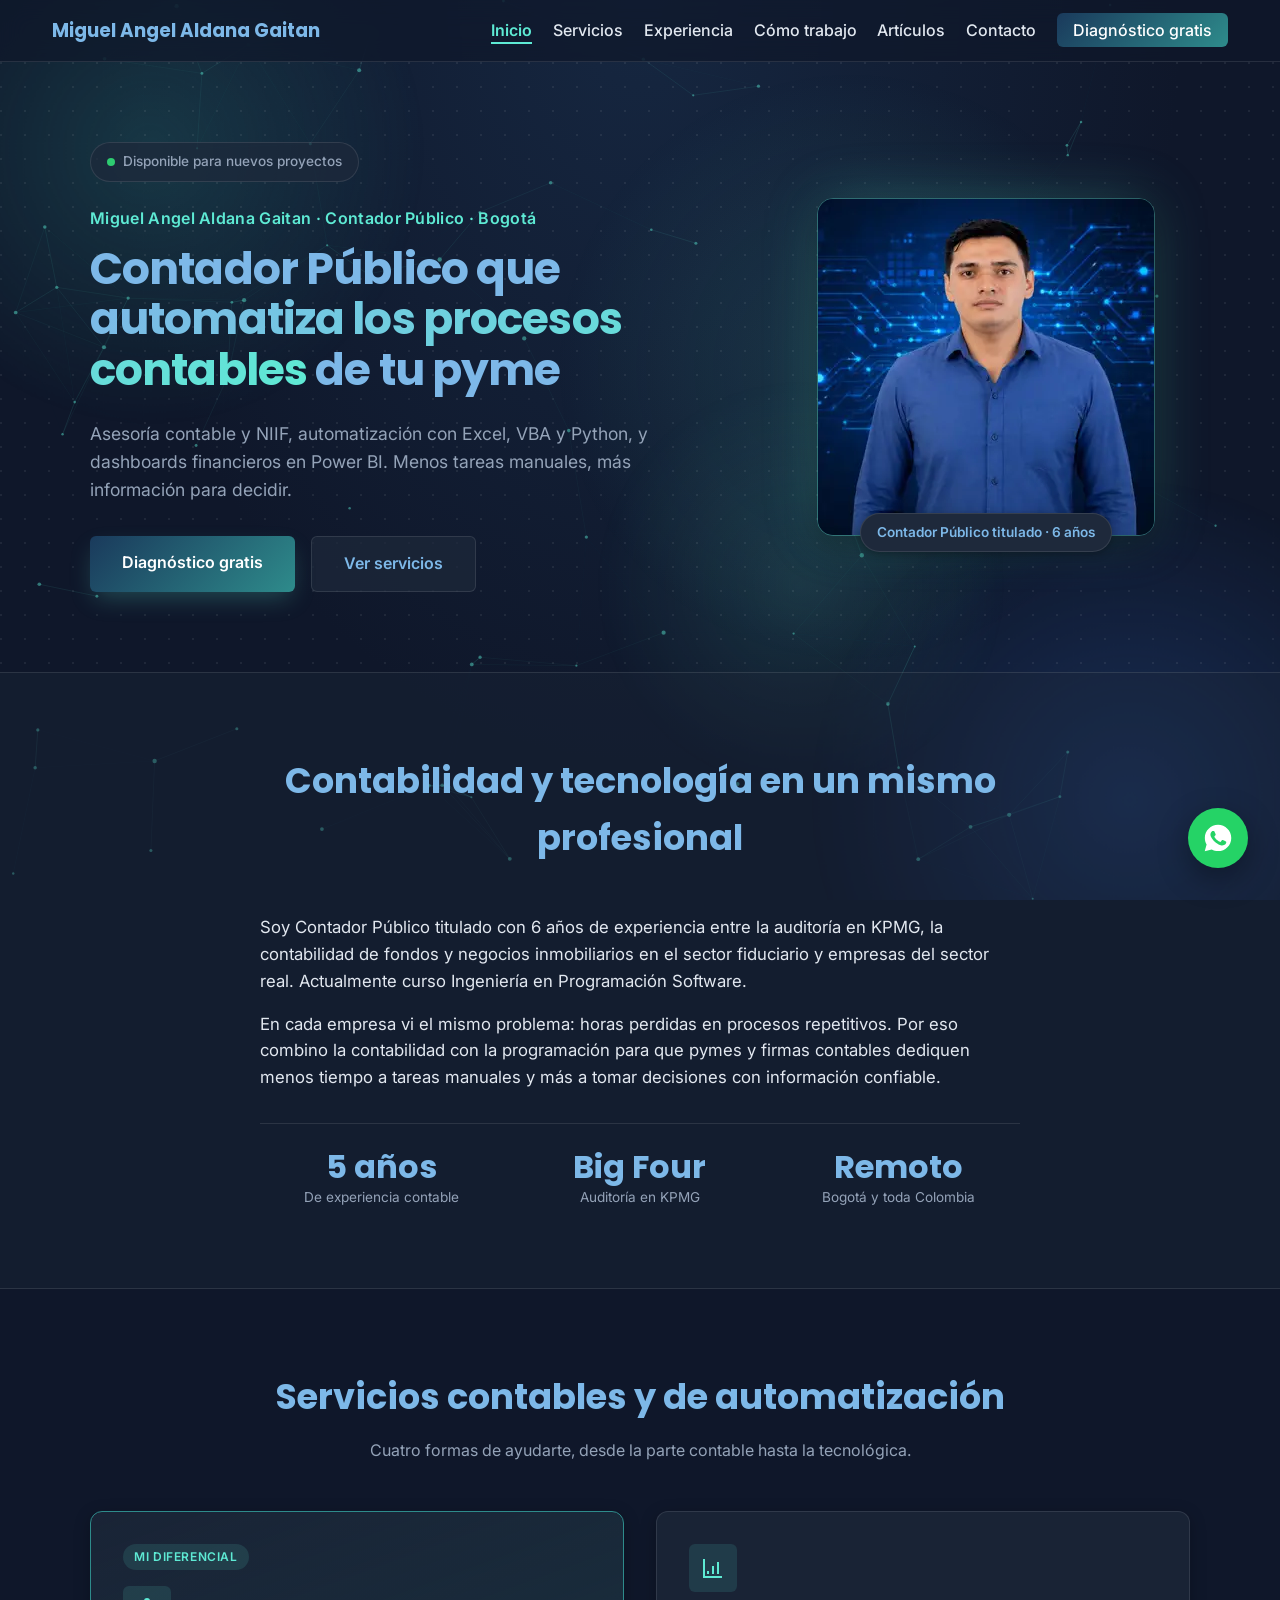
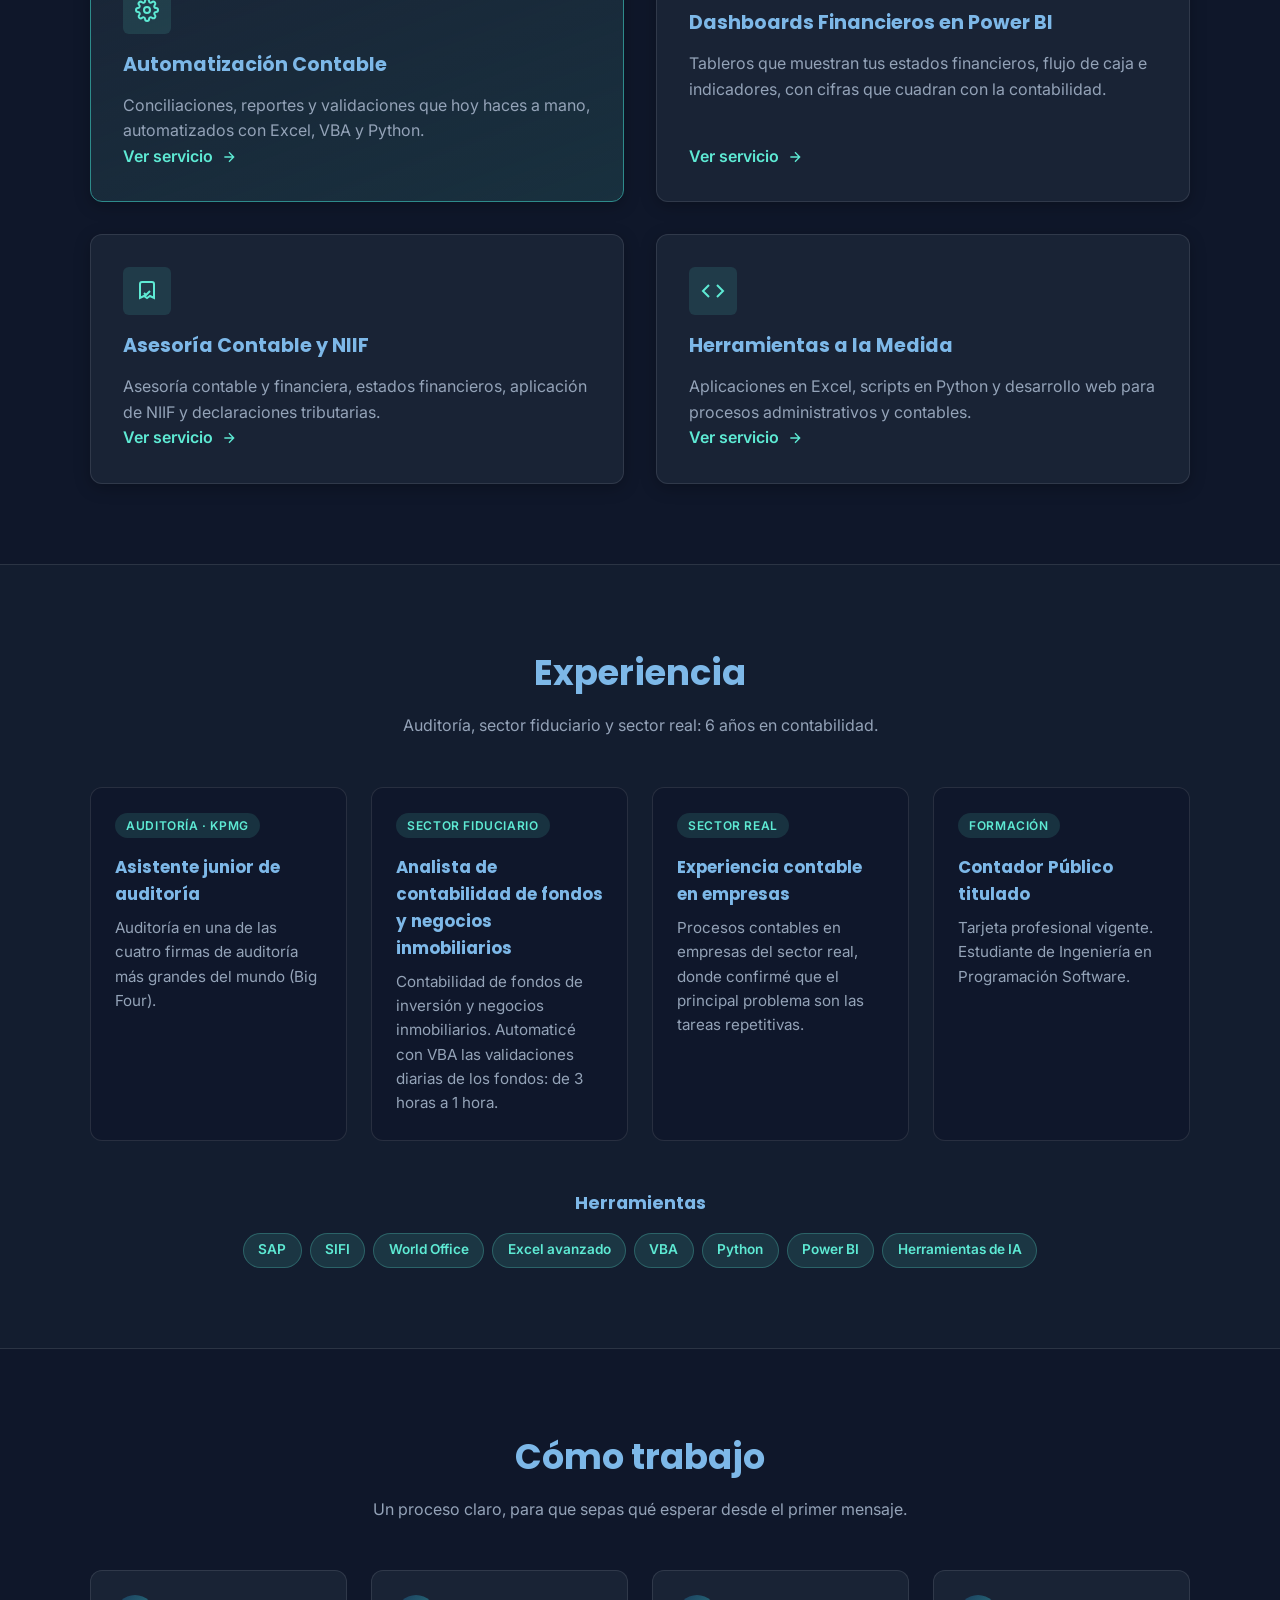
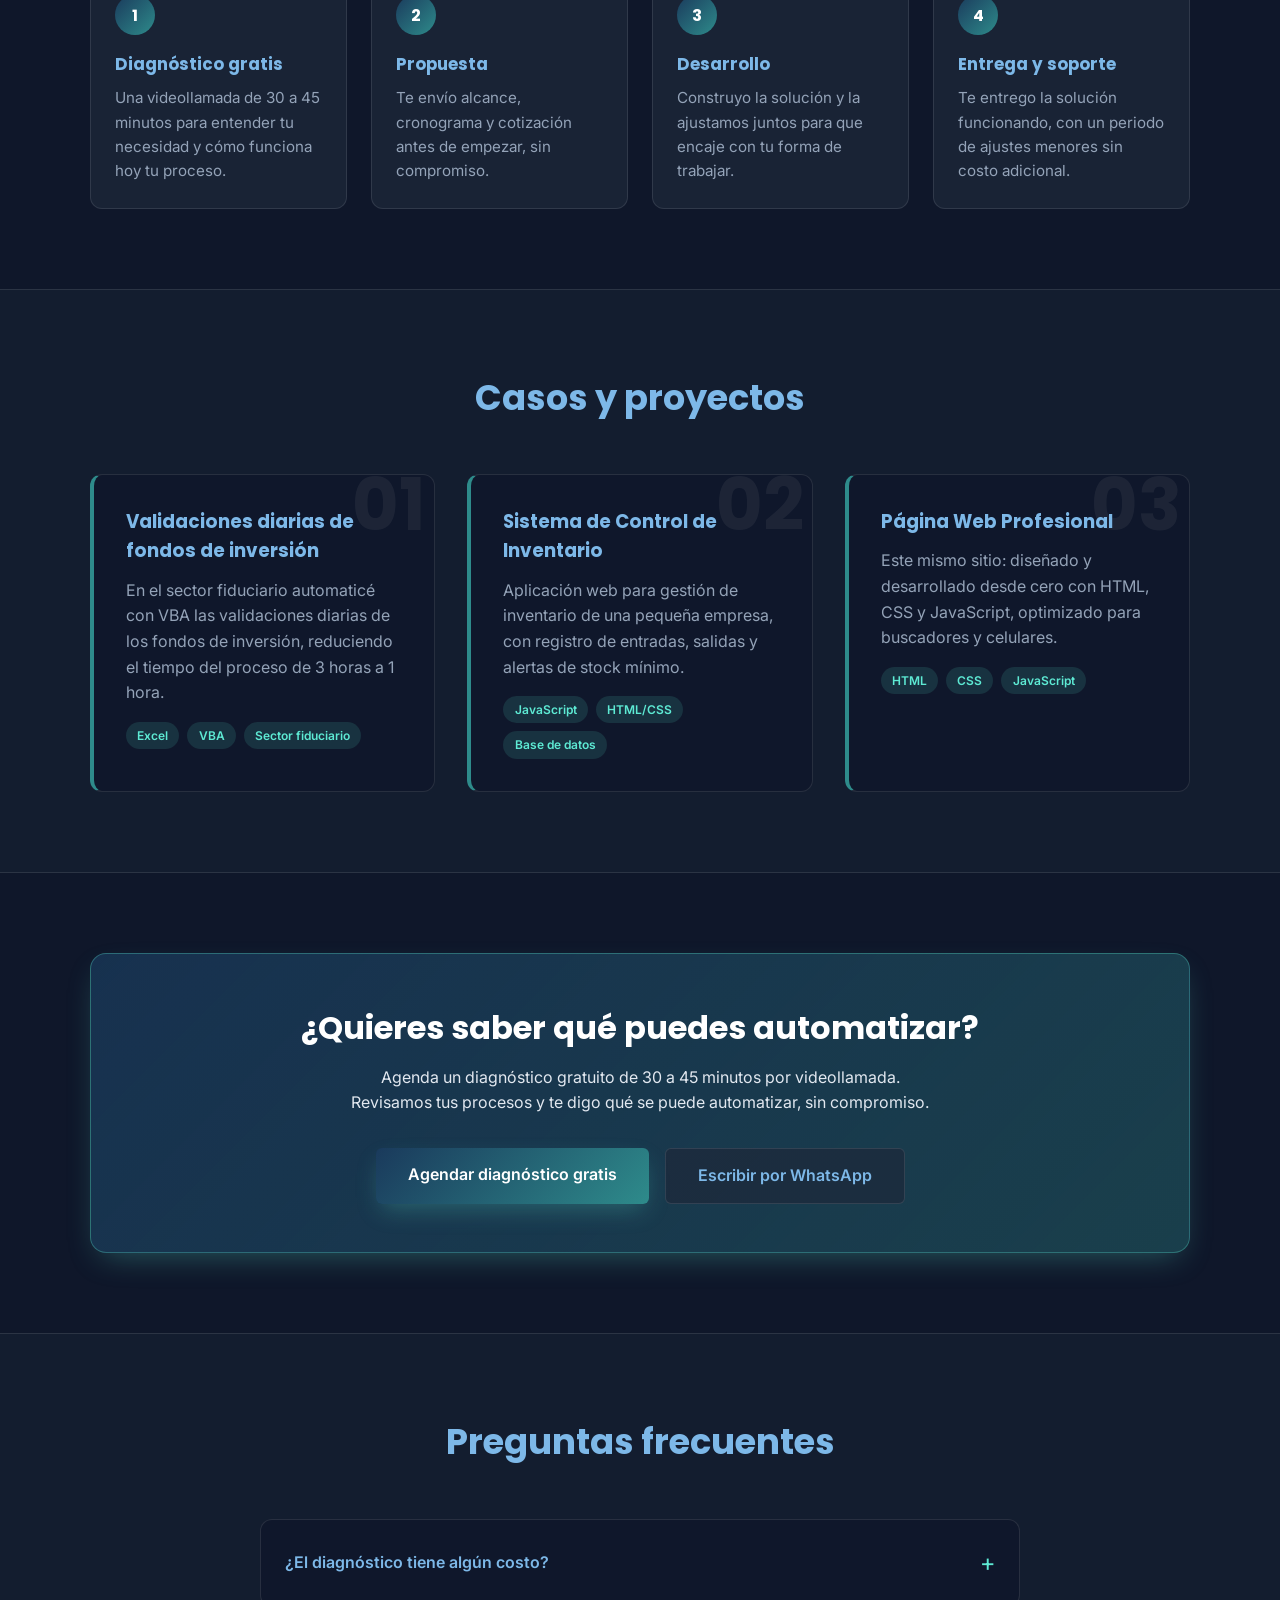
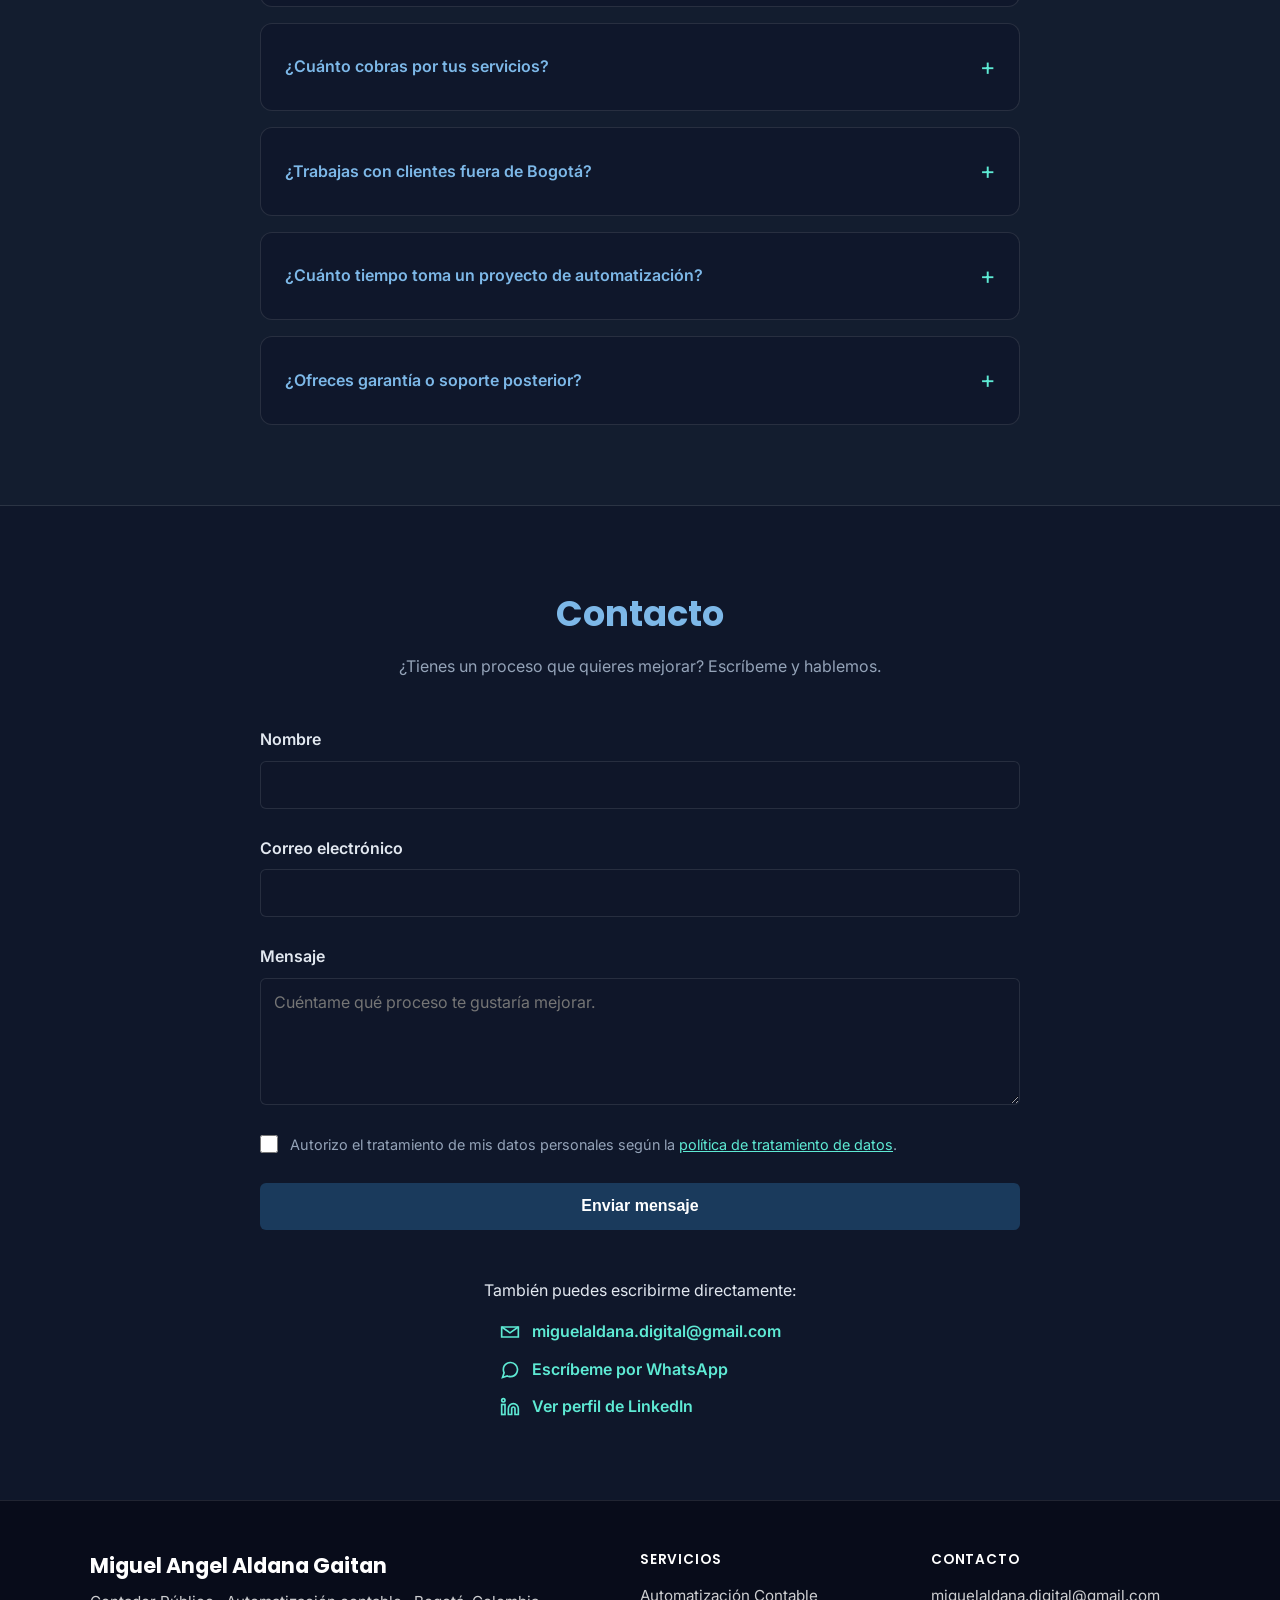
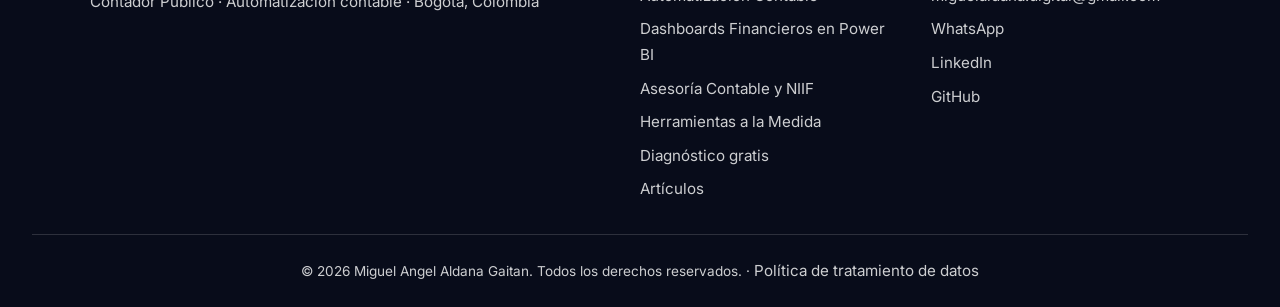
==== commit 496c1c24: "Sección de artículos y artículo de NIIF para pymes" ====
--- a/index.html
+++ b/index.html
@@ -174,7 +174,7 @@
                     <li><a href="#servicios">Servicios</a></li>
                     <li><a href="#experiencia">Experiencia</a></li>
                     <li><a href="#proceso">Cómo trabajo</a></li>
-                    <li><a href="#preguntas-frecuentes">FAQ</a></li>
+                    <li><a href="articulos/">Artículos</a></li>
                     <li><a href="#contacto">Contacto</a></li>
                     <li><a href="diagnostico-automatizacion/" class="nav-cta">Diagnóstico gratis</a></li>
                 </ul>
@@ -604,6 +604,7 @@
                     <li><a href="contabilidad-niif/">Asesoría Contable y NIIF</a></li>
                     <li><a href="herramientas-a-la-medida/">Herramientas a la Medida</a></li>
                     <li><a href="diagnostico-automatizacion/">Diagnóstico gratis</a></li>
+                    <li><a href="articulos/">Artículos</a></li>
                 </ul>
             </nav>
 
--- a/css/style.css
+++ b/css/style.css
@@ -350,7 +350,8 @@
 /* "header nav" y no solo "nav": hay otro <nav> en el pie de página
    que no debe recibir estos estilos */
 header nav {
-    max-width: var(--ancho-maximo);
+    max-width: 1240px;
+    gap: var(--space-xl);
     margin: 0 auto;
     display: flex;
     justify-content: space-between;
@@ -377,7 +378,7 @@
     display: flex;
     align-items: center;
     list-style: none;
-    gap: 1.6rem;
+    gap: 1.3rem;
 }
 
 .nav-links a {
@@ -1449,6 +1450,200 @@
     color: rgba(255, 255, 255, 0.8);
 }
 
+/* ----- Artículos ----- */
+.meta-articulo {
+    font-size: 0.85rem;
+    color: var(--color-texto-claro);
+}
+
+.meta-articulo a {
+    color: var(--color-secundario-texto);
+}
+
+.tarjeta-titulo {
+    color: var(--color-encabezado);
+    font-size: 1.15rem;
+    line-height: 1.3;
+    margin: var(--space-xs) 0;
+}
+
+/* Cuerpo del artículo: tipografía cómoda para leer textos largos */
+.cuerpo-articulo > p,
+.cuerpo-articulo > ul li,
+.cuerpo-articulo > ol li {
+    font-size: 1.05rem;
+    line-height: 1.75;
+}
+
+.cuerpo-articulo > p,
+.cuerpo-articulo > ul,
+.cuerpo-articulo > ol {
+    margin-bottom: var(--space-md);
+}
+
+.cuerpo-articulo > ul,
+.cuerpo-articulo > ol {
+    padding-left: 1.4rem;
+}
+
+.cuerpo-articulo > ul li,
+.cuerpo-articulo > ol li {
+    margin-bottom: var(--space-xs);
+}
+
+.cuerpo-articulo h2 {
+    color: var(--color-encabezado);
+    font-size: 1.6rem;
+    line-height: 1.3;
+    margin: var(--space-2xl) 0 var(--space-md);
+    scroll-margin-top: 80px;
+}
+
+.cuerpo-articulo h3 {
+    color: var(--color-texto);
+    font-size: 1.15rem;
+    margin: var(--space-lg) 0 var(--space-sm);
+}
+
+.cuerpo-articulo strong {
+    color: var(--color-blanco);
+}
+
+.cuerpo-articulo a {
+    color: var(--color-secundario-texto);
+}
+
+.nota {
+    font-size: 0.9rem;
+    color: var(--color-texto-claro);
+    border-left: 3px solid var(--color-secundario);
+    padding: var(--space-sm) var(--space-md);
+    background-color: var(--color-tarjeta);
+    border-radius: 0 var(--radio-sm) var(--radio-sm) 0;
+}
+
+/* Tabla de contenido */
+.toc {
+    background-color: var(--color-tarjeta);
+    border: 1px solid var(--color-borde);
+    border-radius: var(--radio-md);
+    padding: var(--space-lg);
+    margin-bottom: var(--space-xl);
+}
+
+.toc-titulo {
+    font-weight: 600;
+    color: var(--color-encabezado);
+    margin-bottom: var(--space-sm);
+}
+
+.toc ol {
+    padding-left: 1.2rem;
+    display: grid;
+    gap: 0.3rem;
+}
+
+.toc a {
+    color: var(--color-texto);
+    text-decoration: none;
+}
+
+.toc a:hover {
+    color: var(--color-secundario-texto);
+    text-decoration: underline;
+}
+
+/* Tablas: se desplazan de lado en celular en lugar de romper el diseño */
+.tabla-contenedor {
+    overflow-x: auto;
+    margin-bottom: var(--space-lg);
+    border: 1px solid var(--color-borde);
+    border-radius: var(--radio-md);
+}
+
+.tabla-contenedor table {
+    width: 100%;
+    min-width: 520px;
+    border-collapse: collapse;
+    font-size: 0.95rem;
+}
+
+.tabla-contenedor th,
+.tabla-contenedor td {
+    text-align: left;
+    padding: var(--space-sm) var(--space-md);
+    border-bottom: 1px solid var(--color-borde);
+    vertical-align: top;
+}
+
+.tabla-contenedor th {
+    background-color: var(--color-tarjeta);
+    color: var(--color-encabezado);
+}
+
+.tabla-contenedor tr:last-child td {
+    border-bottom: none;
+}
+
+/* Caja del autor: refuerza la experiencia y credibilidad */
+.caja-autor {
+    display: flex;
+    gap: var(--space-md);
+    align-items: flex-start;
+    margin-top: var(--space-2xl);
+    padding: var(--space-lg);
+    background: linear-gradient(160deg, var(--color-tarjeta), var(--color-glow));
+    border: 1px solid rgba(94, 234, 212, 0.3);
+    border-radius: var(--radio-md);
+}
+
+.caja-autor img {
+    width: 72px;
+    height: 72px;
+    border-radius: 50%;
+    object-fit: cover;
+    flex-shrink: 0;
+}
+
+.caja-autor-nombre {
+    font-weight: 700;
+    color: var(--color-encabezado);
+}
+
+.caja-autor p {
+    color: var(--color-texto-claro);
+    font-size: 0.95rem;
+    margin-bottom: var(--space-xs);
+}
+
+.caja-autor a {
+    color: var(--color-secundario-texto);
+    font-weight: 600;
+    text-decoration: none;
+}
+
+.fuentes {
+    margin-top: var(--space-xl);
+}
+
+.fuentes h2 {
+    font-size: 1.2rem;
+    margin-top: 0;
+}
+
+.fuentes ul {
+    padding-left: 1.2rem;
+    margin-bottom: var(--space-md);
+}
+
+.fuentes li {
+    margin-bottom: var(--space-xs);
+}
+
+.fuentes a {
+    overflow-wrap: anywhere;
+}
+
 
 /* ===== 18. RESPONSIVE ===== */
 
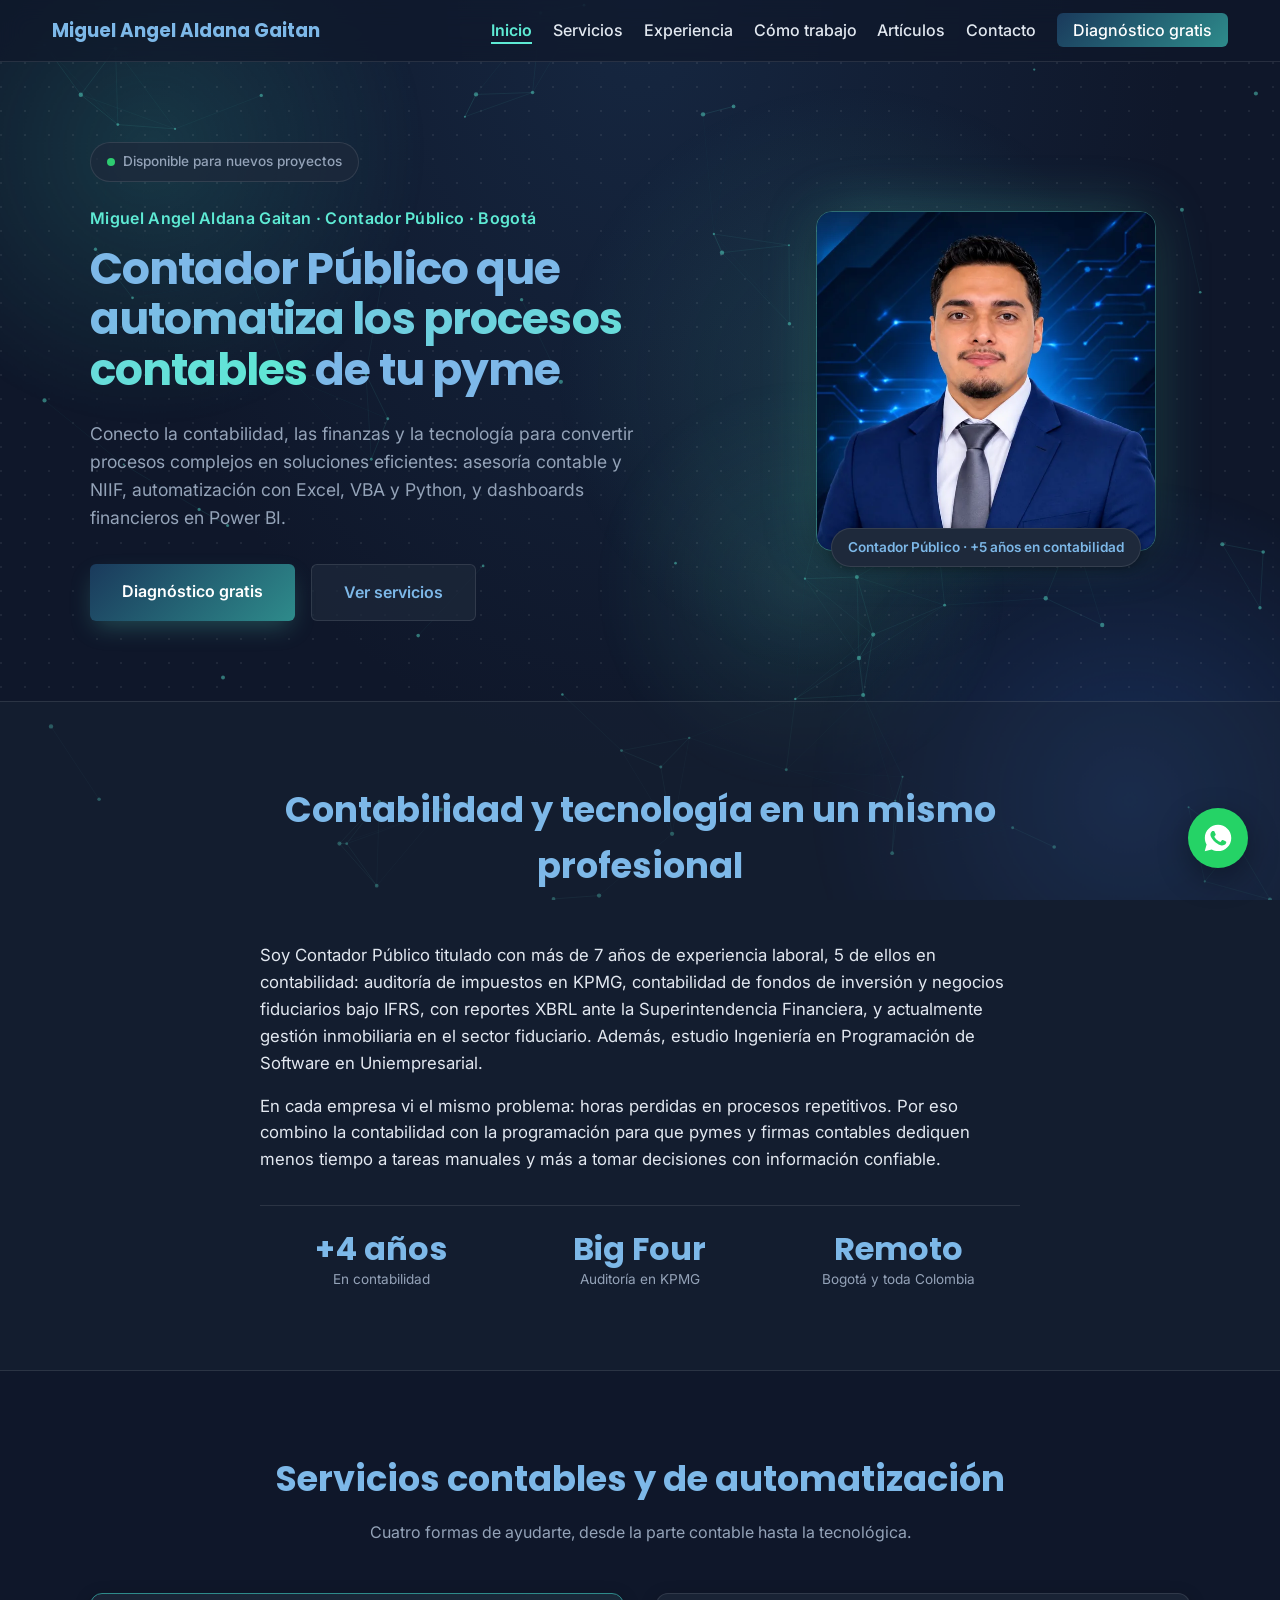
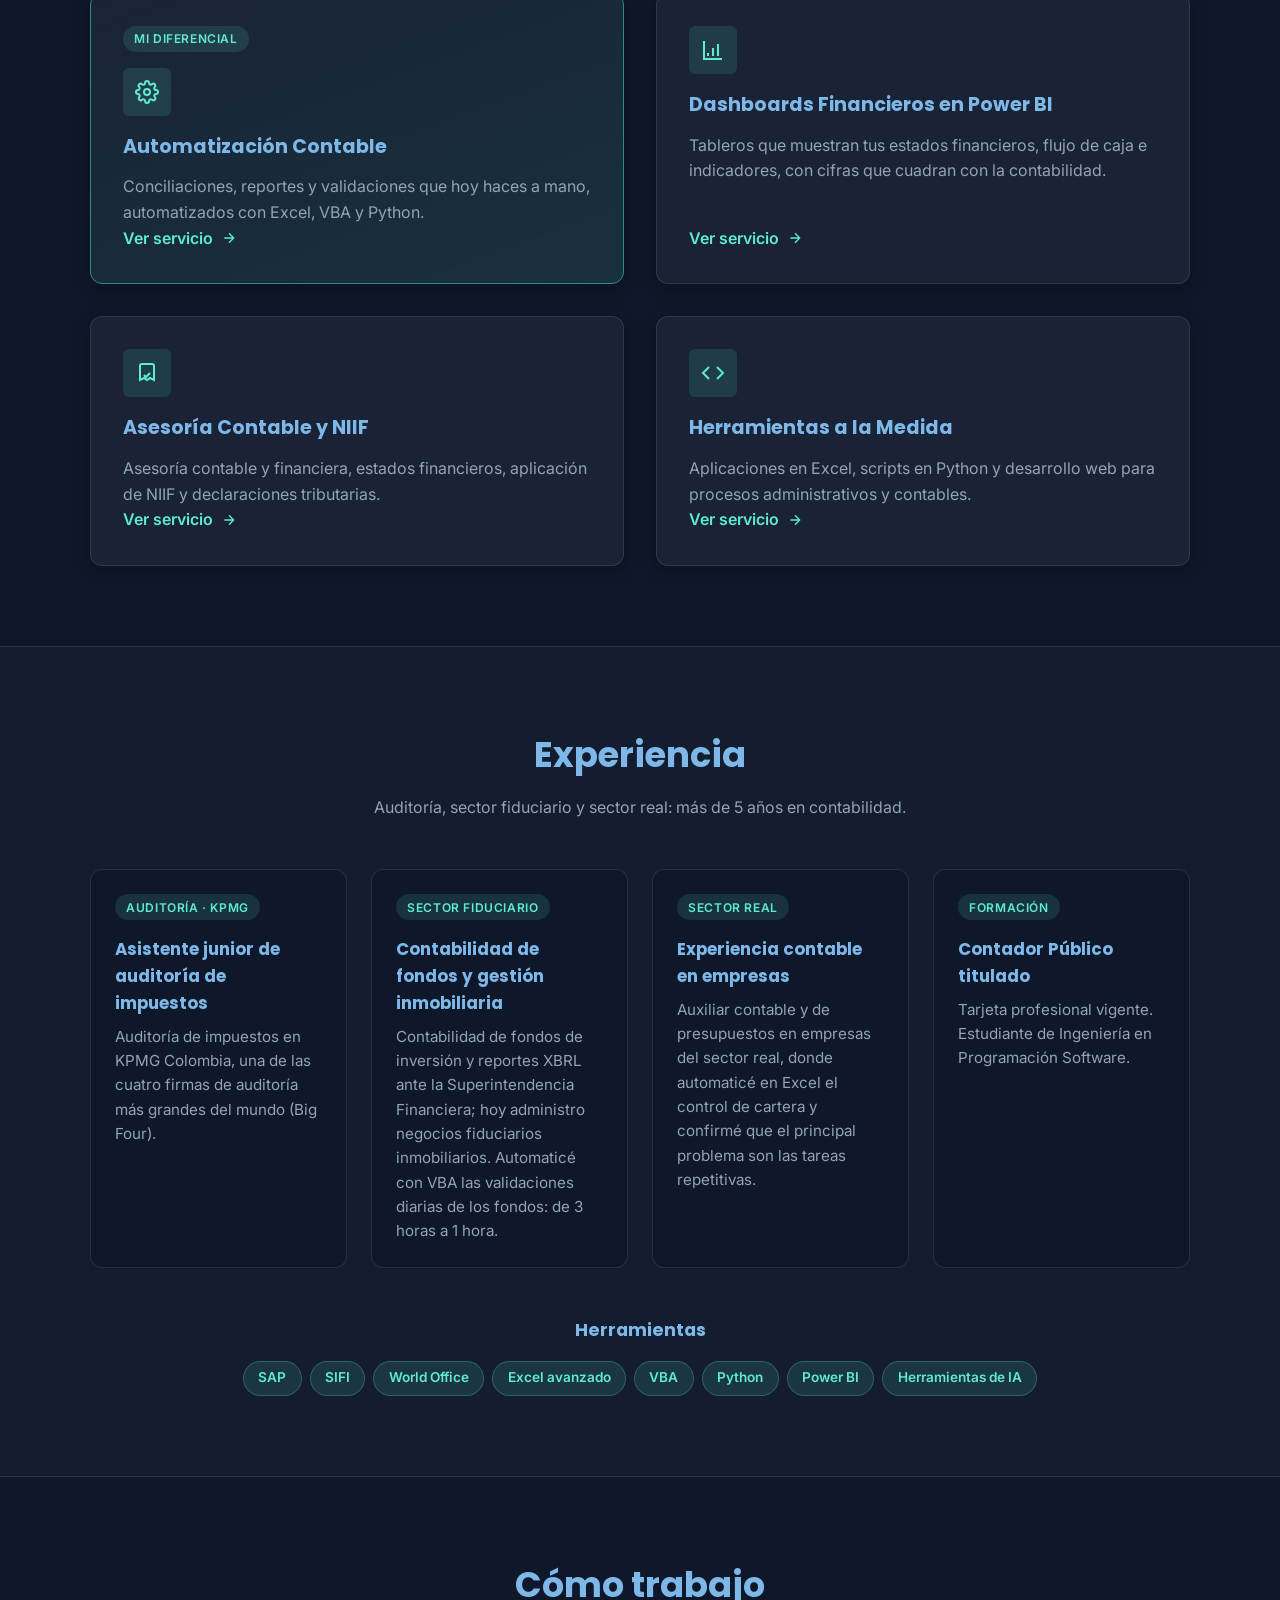
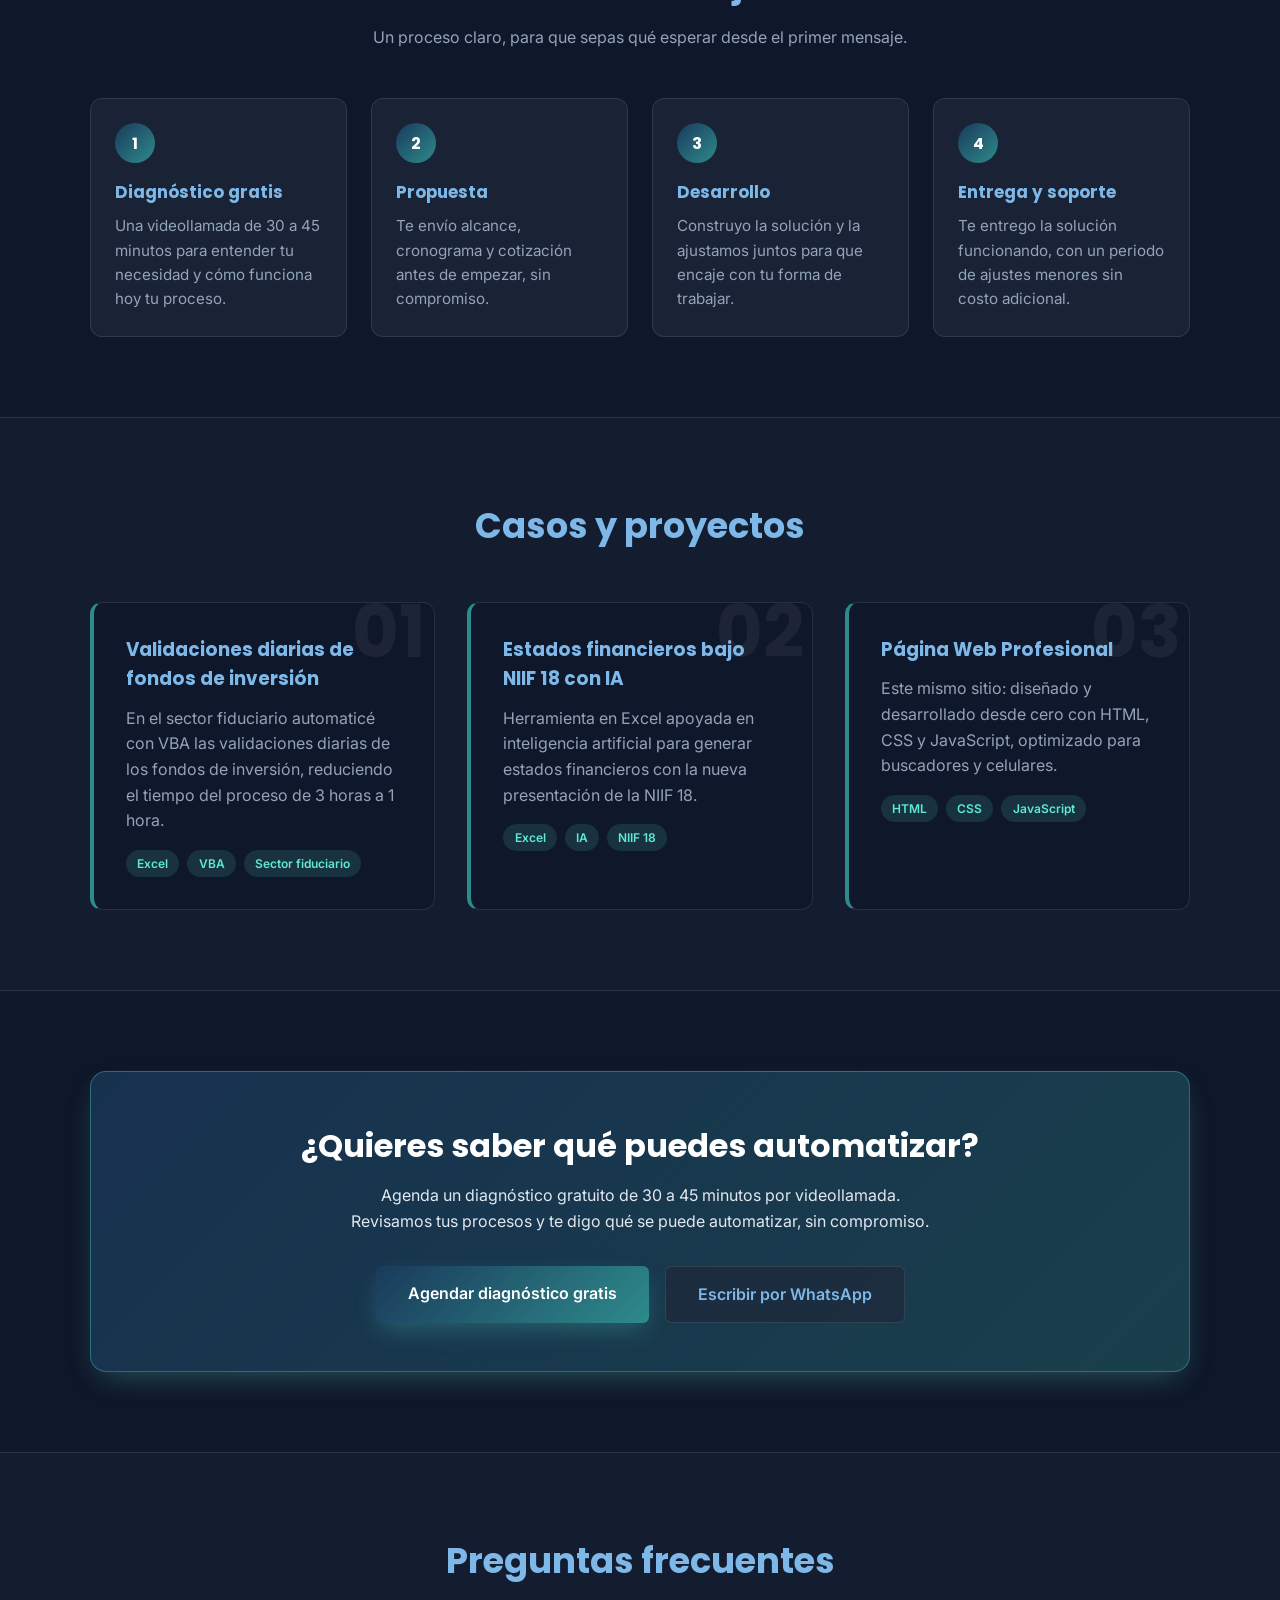
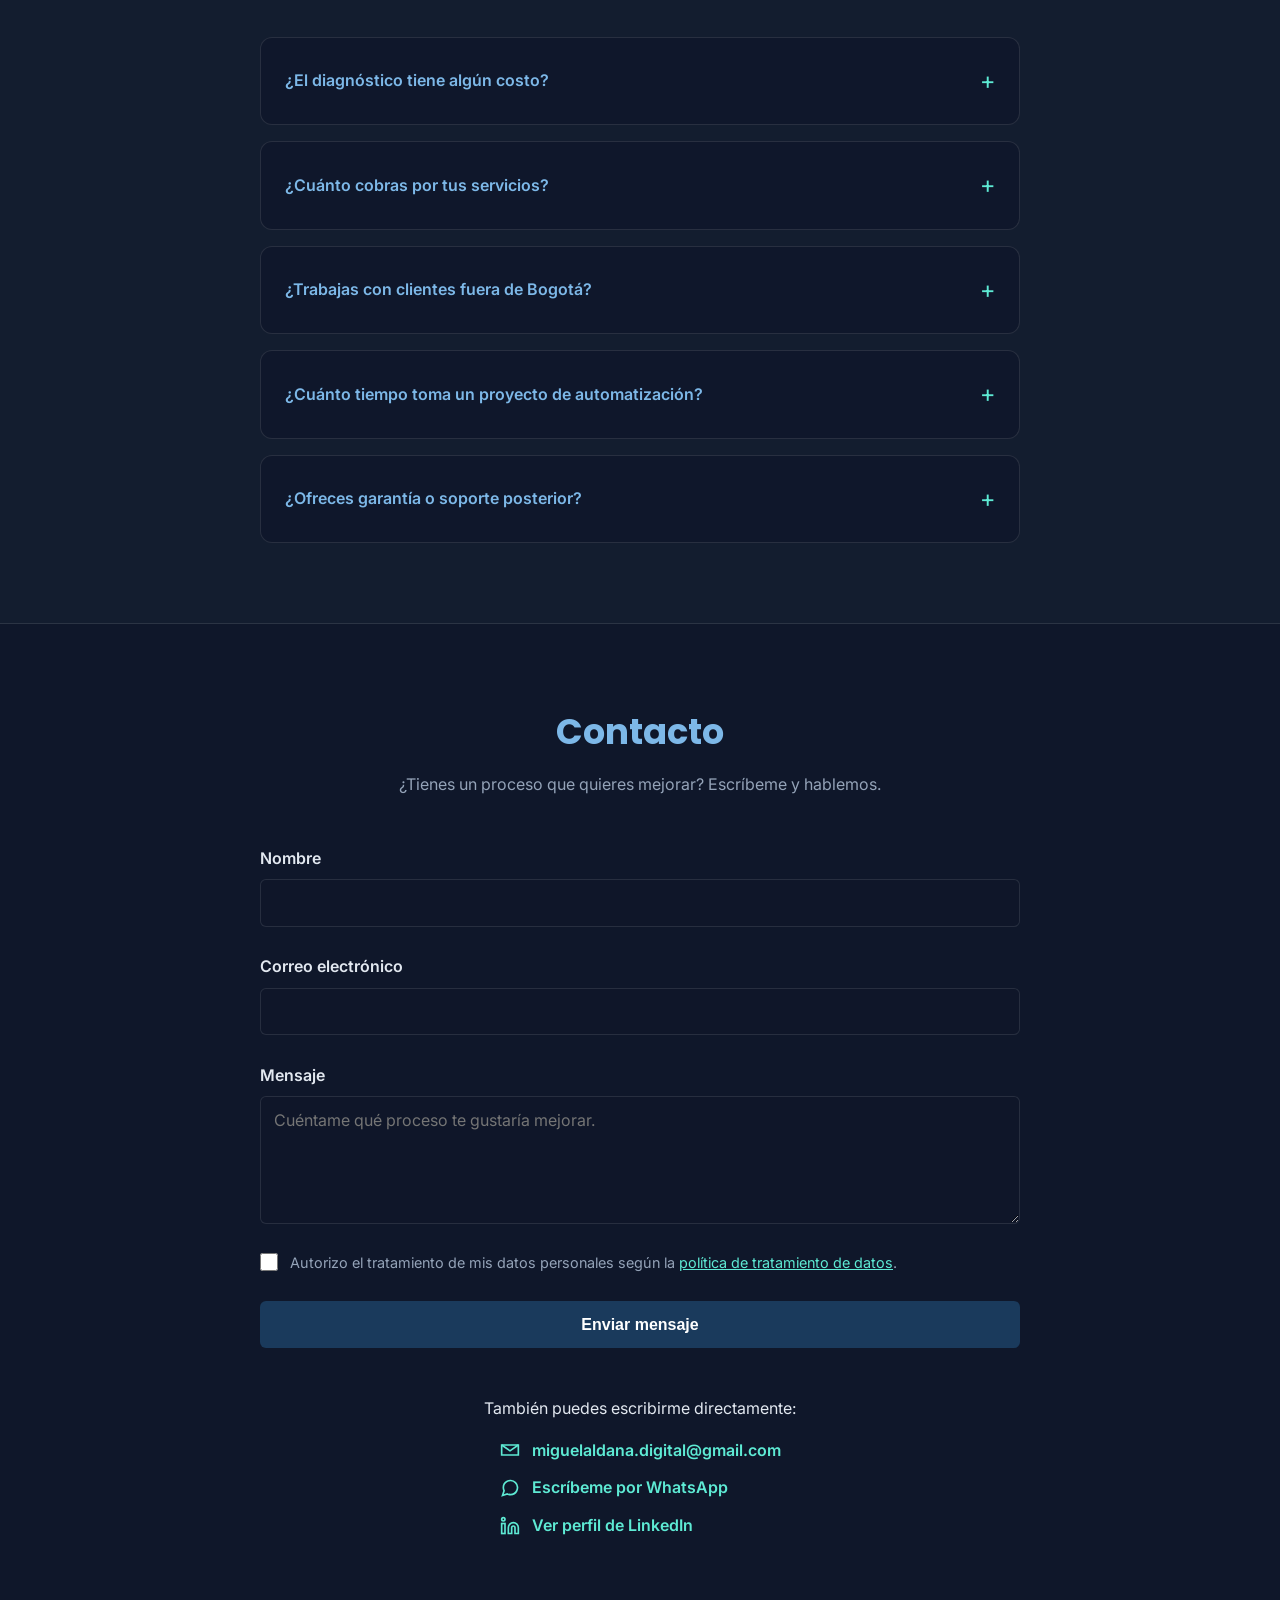
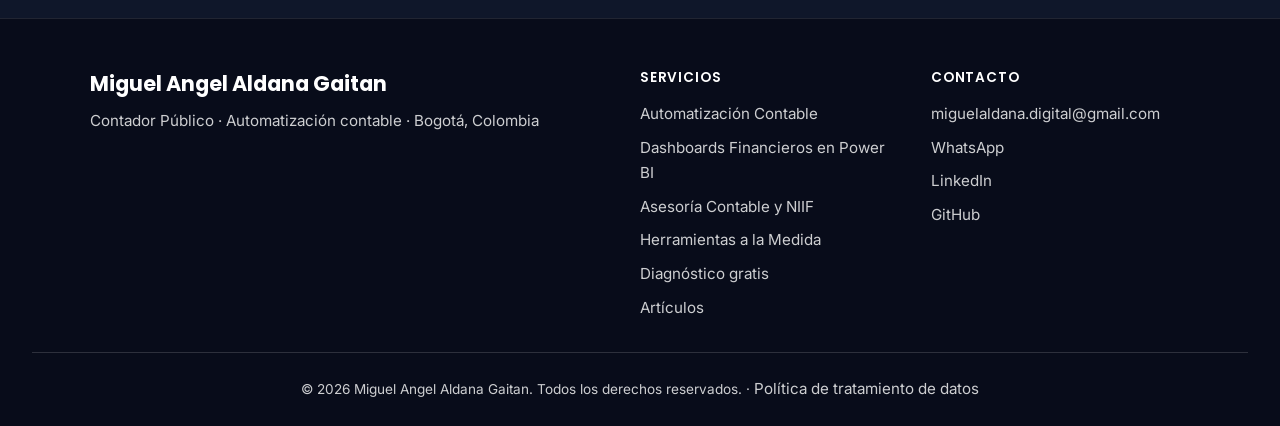
==== commit 7d8aae02: "Nueva foto de perfil y experiencia alineada con LinkedIn Co-Authored-By: Claude Opus 5.5 <noreply@an" ====
--- a/index.html
+++ b/index.html
@@ -4,7 +4,7 @@
 <head>
     <meta charset="UTF-8">
     <meta name="viewport" content="width=device-width, initial-scale=1.0">
-    <title>Contador y Automatización Contable | Miguel Angel Aldana Gaitan</title>
+    <title>Miguel Angel Aldana Gaitan | Contador y Automatización Contable</title>
     <meta name="description" content="Contador Público en Bogotá con experiencia en KPMG y el sector fiduciario. Automatizo procesos contables con Excel, Python y Power BI para pymes. Diagnóstico gratis.">
     <link rel="canonical" href="https://maldanagaitan-del.github.io/perfil-profesional/">
     <meta name="theme-color" content="#0f172a">
@@ -205,8 +205,9 @@
                         de tu pyme
                     </h1>
                     <p class="descripcion">
-                        Asesoría contable y NIIF, automatización con Excel, VBA y Python, y dashboards
-                        financieros en Power BI. Menos tareas manuales, más información para decidir.
+                        Conecto la contabilidad, las finanzas y la tecnología para convertir procesos complejos
+                        en soluciones eficientes: asesoría contable y NIIF, automatización con Excel, VBA y Python,
+                        y dashboards financieros en Power BI.
                     </p>
                     <div class="hero-acciones">
                         <a href="diagnostico-automatizacion/" class="btn-principal">Diagnóstico gratis</a>
@@ -217,7 +218,7 @@
                 <div class="hero-foto">
                     <img src="img/foto-perfil.webp" alt="Miguel Angel Aldana Gaitan, Contador Público" width="336" height="336"
                         fetchpriority="high" decoding="async">
-                    <span class="hero-credencial">Contador Público titulado · 6 años</span>
+                    <span class="hero-credencial">Contador Público · +5 años en contabilidad</span>
                 </div>
             </div>
         </section>
@@ -227,11 +228,12 @@
             <div class="contenedor contenedor--angosto seccion-oculta">
                 <h2 class="titulo-seccion">Contabilidad y tecnología en un mismo profesional</h2>
                 <div class="texto-sobre-mi">
-                    <!-- BORRADOR: revisa y ajusta este texto con tus palabras -->
                     <p>
-                        Soy Contador Público titulado con 6 años de experiencia entre la auditoría en
-                        KPMG, la contabilidad de fondos y negocios inmobiliarios en el sector fiduciario
-                        y empresas del sector real. Actualmente curso Ingeniería en Programación Software.
+                        Soy Contador Público titulado con más de 7 años de experiencia laboral, 5 de ellos en
+                        contabilidad: auditoría de impuestos en KPMG, contabilidad de fondos de inversión y
+                        negocios fiduciarios bajo IFRS, con reportes XBRL ante la Superintendencia Financiera,
+                        y actualmente gestión inmobiliaria en el sector fiduciario. Además, estudio Ingeniería
+                        en Programación de Software en Uniempresarial.
                     </p>
                     <p>
                         En cada empresa vi el mismo problema: horas perdidas en procesos repetitivos.
@@ -243,8 +245,8 @@
 
                 <div class="grid-contadores">
                     <div class="contador">
-                        <span class="valor-destacado"><span class="numero-contador" data-hasta="6">6</span> años</span>
-                        <p>De experiencia contable</p>
+                        <span class="valor-destacado">+<span class="numero-contador" data-hasta="5">5</span> años</span>
+                        <p>En contabilidad</p>
                     </div>
                     <div class="contador">
                         <span class="valor-destacado">Big Four</span>
@@ -326,22 +328,22 @@
         <section id="experiencia" class="seccion seccion--alterna">
             <div class="contenedor seccion-oculta">
                 <h2 class="titulo-seccion">Experiencia</h2>
-                <p class="intro-seccion">Auditoría, sector fiduciario y sector real: 6 años en contabilidad.</p>
+                <p class="intro-seccion">Auditoría, sector fiduciario y sector real: más de 5 años en contabilidad.</p>
                 <div class="grid-tarjetas">
                     <div class="tarjeta">
                         <span class="etiqueta-destacada">Auditoría · KPMG</span>
-                        <h3>Asistente junior de auditoría</h3>
-                        <p>Auditoría en una de las cuatro firmas de auditoría más grandes del mundo (Big Four).</p>
+                        <h3>Asistente junior de auditoría de impuestos</h3>
+                        <p>Auditoría de impuestos en KPMG Colombia, una de las cuatro firmas de auditoría más grandes del mundo (Big Four).</p>
                     </div>
                     <div class="tarjeta">
                         <span class="etiqueta-destacada">Sector fiduciario</span>
-                        <h3>Analista de contabilidad de fondos y negocios inmobiliarios</h3>
-                        <p>Contabilidad de fondos de inversión y negocios inmobiliarios. Automaticé con VBA las validaciones diarias de los fondos: de 3 horas a 1 hora.</p>
+                        <h3>Contabilidad de fondos y gestión inmobiliaria</h3>
+                        <p>Contabilidad de fondos de inversión y reportes XBRL ante la Superintendencia Financiera; hoy administro negocios fiduciarios inmobiliarios. Automaticé con VBA las validaciones diarias de los fondos: de 3 horas a 1 hora.</p>
                     </div>
                     <div class="tarjeta">
                         <span class="etiqueta-destacada">Sector real</span>
                         <h3>Experiencia contable en empresas</h3>
-                        <p>Procesos contables en empresas del sector real, donde confirmé que el principal problema son las tareas repetitivas.</p>
+                        <p>Auxiliar contable y de presupuestos en empresas del sector real, donde automaticé en Excel el control de cartera y confirmé que el principal problema son las tareas repetitivas.</p>
                     </div>
                     <div class="tarjeta">
                         <span class="etiqueta-destacada">Formación</span>
@@ -386,8 +388,7 @@
             </div>
         </section>
 
-        <!-- ===== CASOS Y PROYECTOS =====
-             PENDIENTE: reemplazar "Sistema de Control de Inventario" por un proyecto real confirmado -->
+        <!-- ===== CASOS Y PROYECTOS ===== -->
         <section id="proyectos" class="seccion seccion--alterna">
             <div class="contenedor seccion-oculta">
                 <h2 class="titulo-seccion">Casos y proyectos</h2>
@@ -408,16 +409,16 @@
                     </article>
 
                     <article class="tarjeta-proyecto">
-                        <h3>Sistema de Control de Inventario</h3>
+                        <h3>Estados financieros bajo NIIF 18 con IA</h3>
                         <p>
-                            Aplicación web para gestión de inventario de una pequeña
-                            empresa, con registro de entradas, salidas y alertas de
-                            stock mínimo.
+                            Herramienta en Excel apoyada en inteligencia artificial para
+                            generar estados financieros con la nueva presentación de
+                            la NIIF 18.
                         </p>
                         <div class="etiquetas-proyecto">
-                            <span class="etiqueta">JavaScript</span>
-                            <span class="etiqueta">HTML/CSS</span>
-                            <span class="etiqueta">Base de datos</span>
+                            <span class="etiqueta">Excel</span>
+                            <span class="etiqueta">IA</span>
+                            <span class="etiqueta">NIIF 18</span>
                         </div>
                     </article>
 
